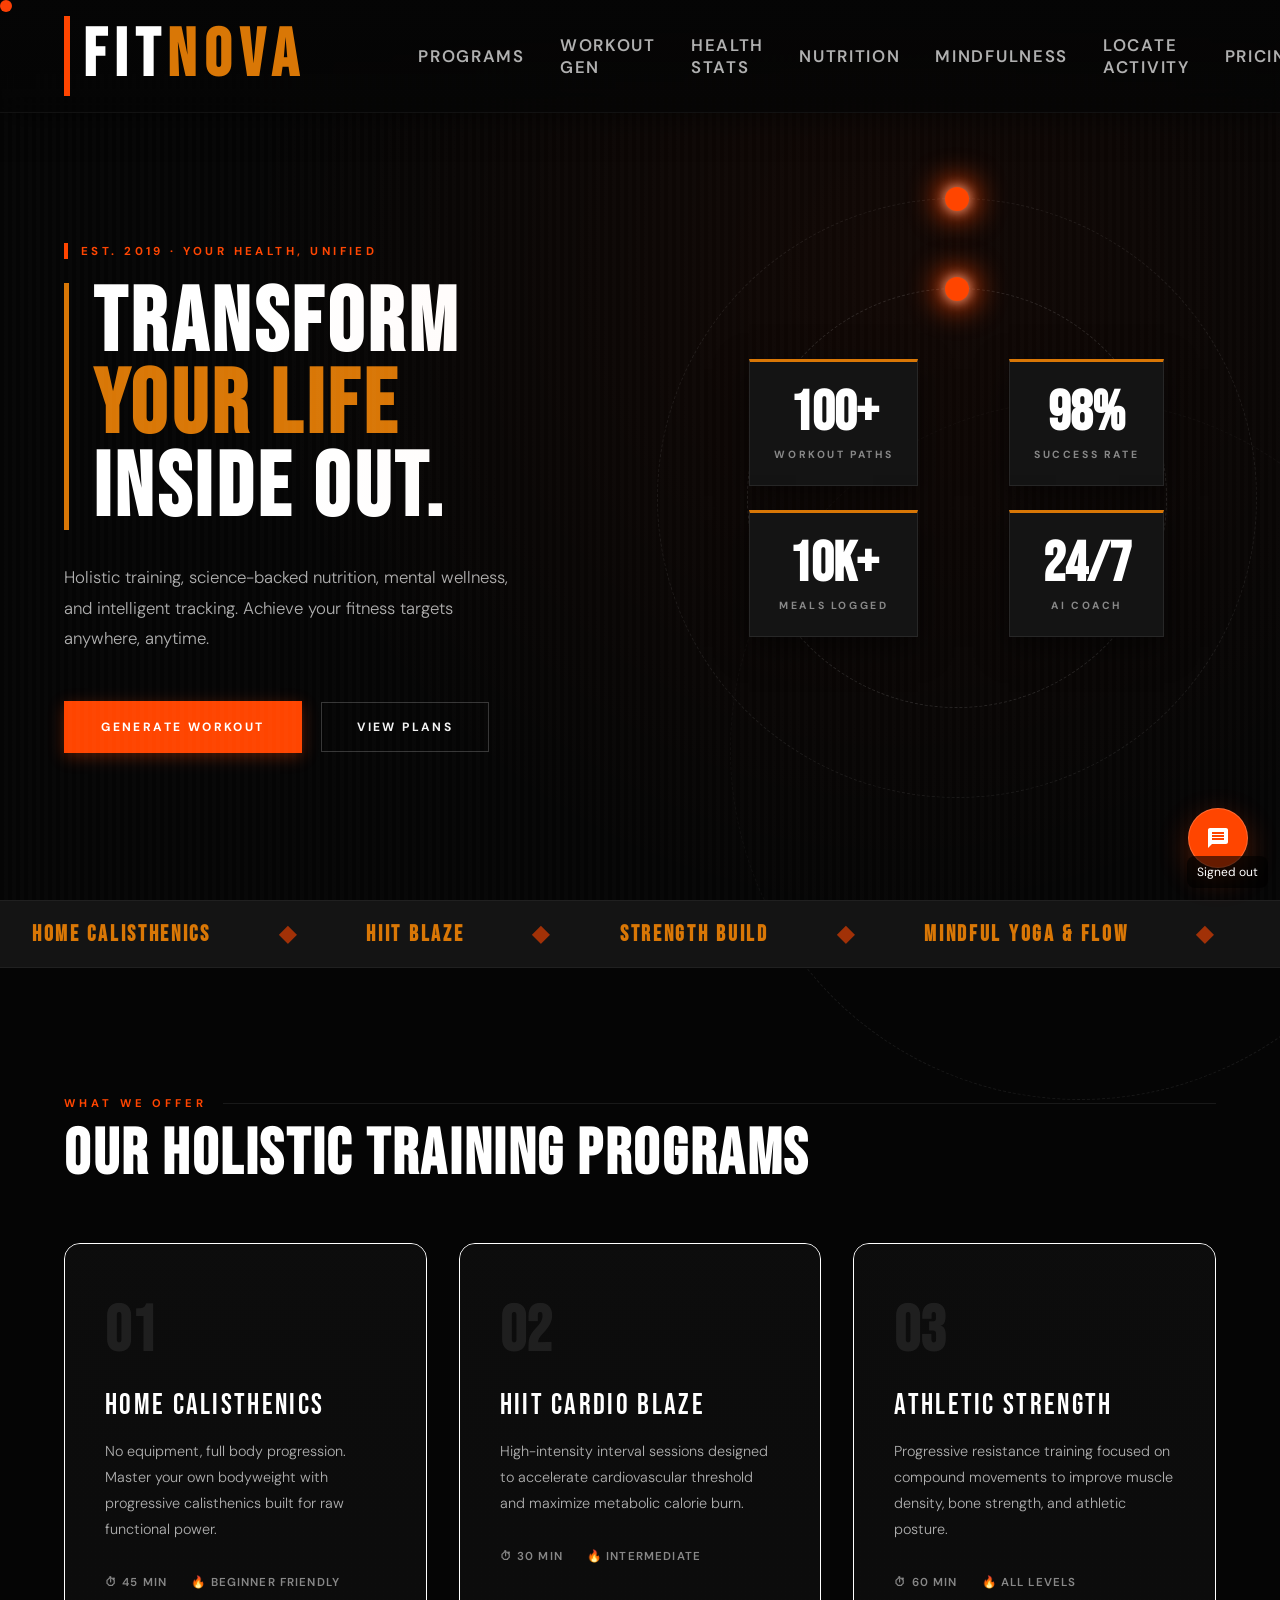
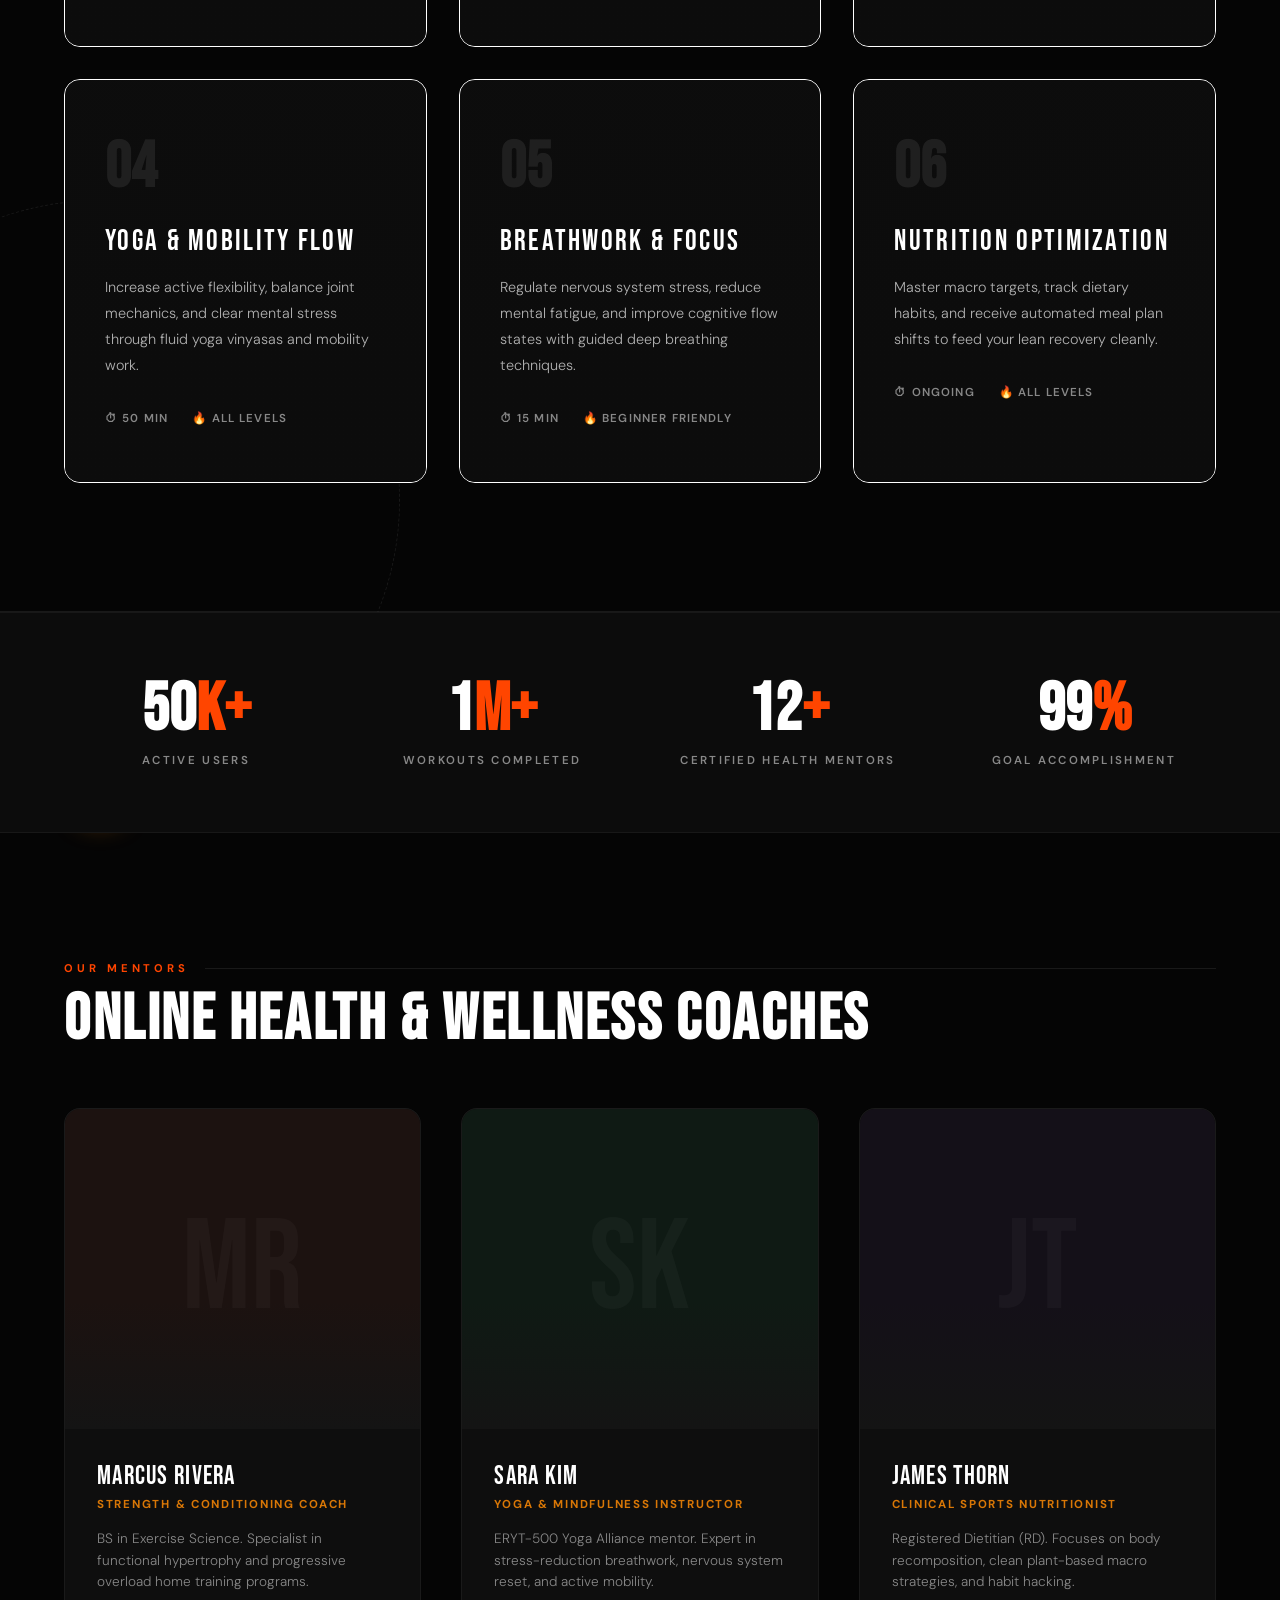
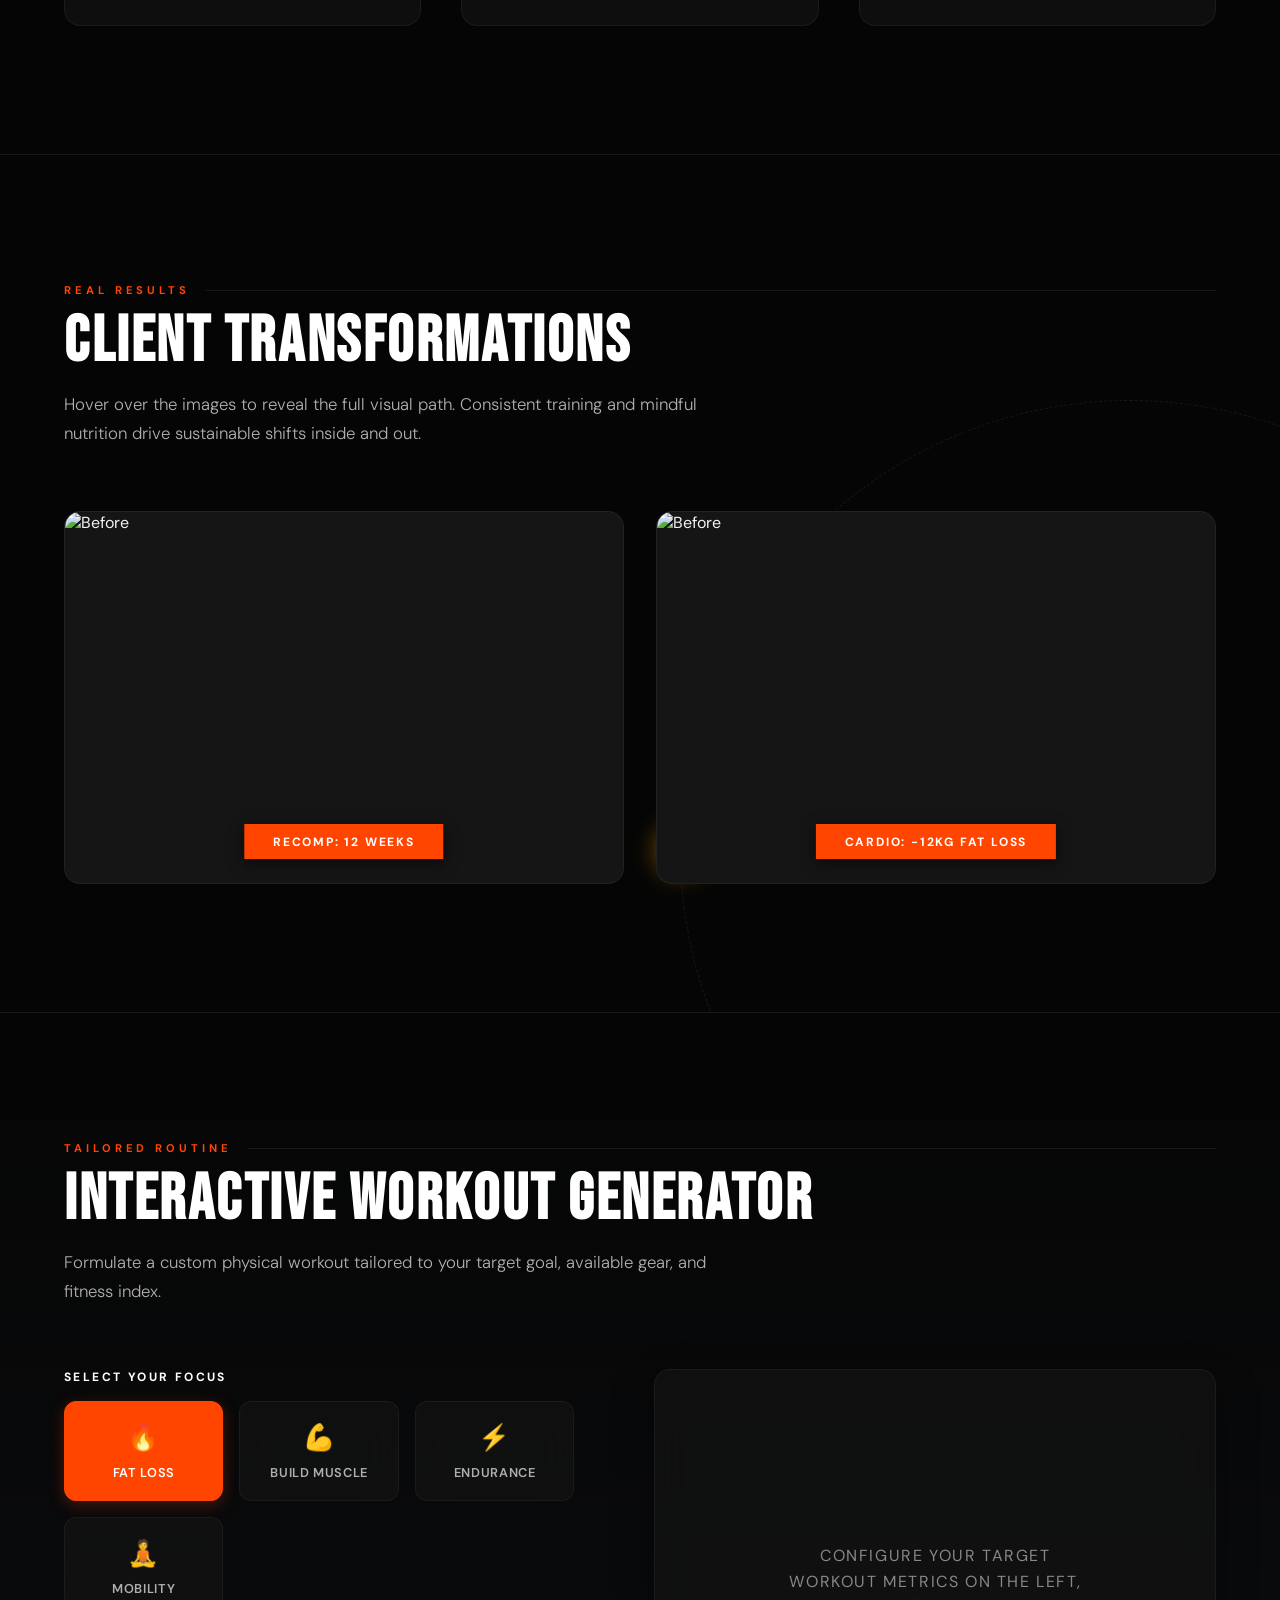
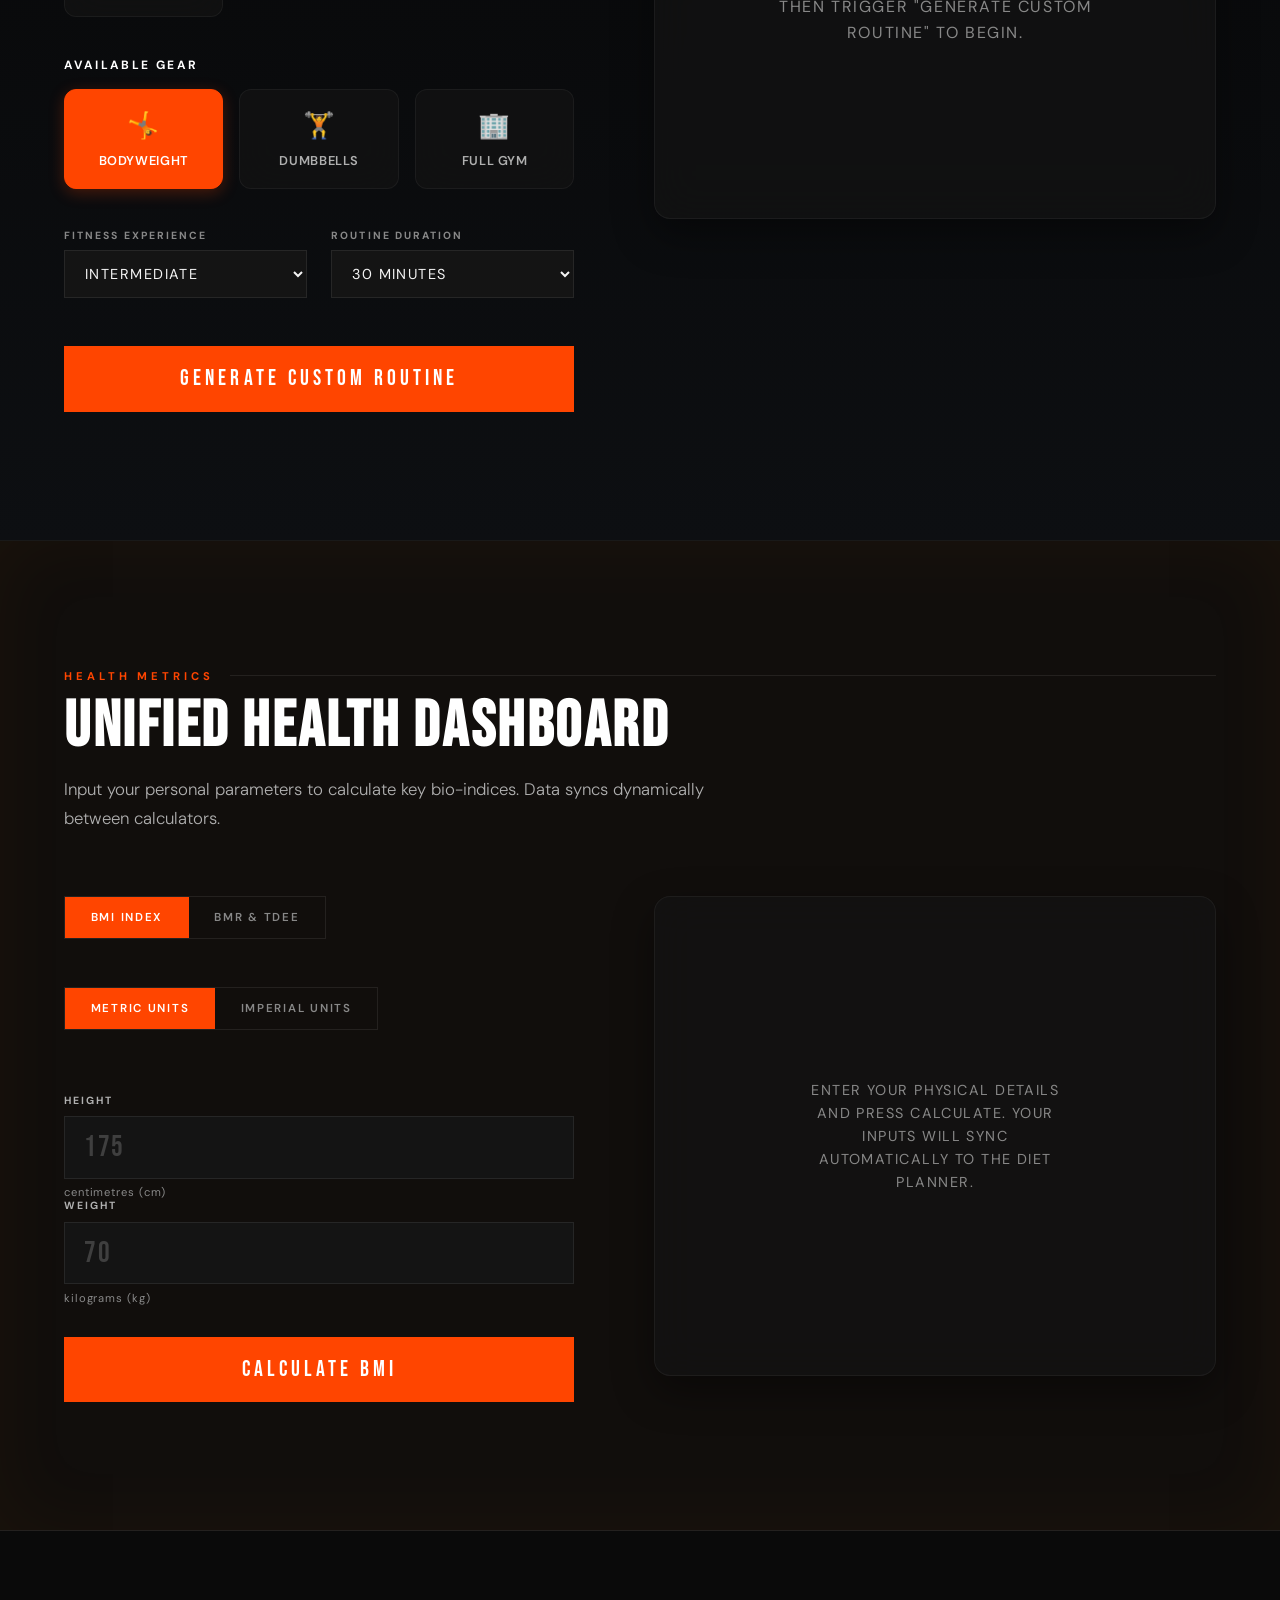
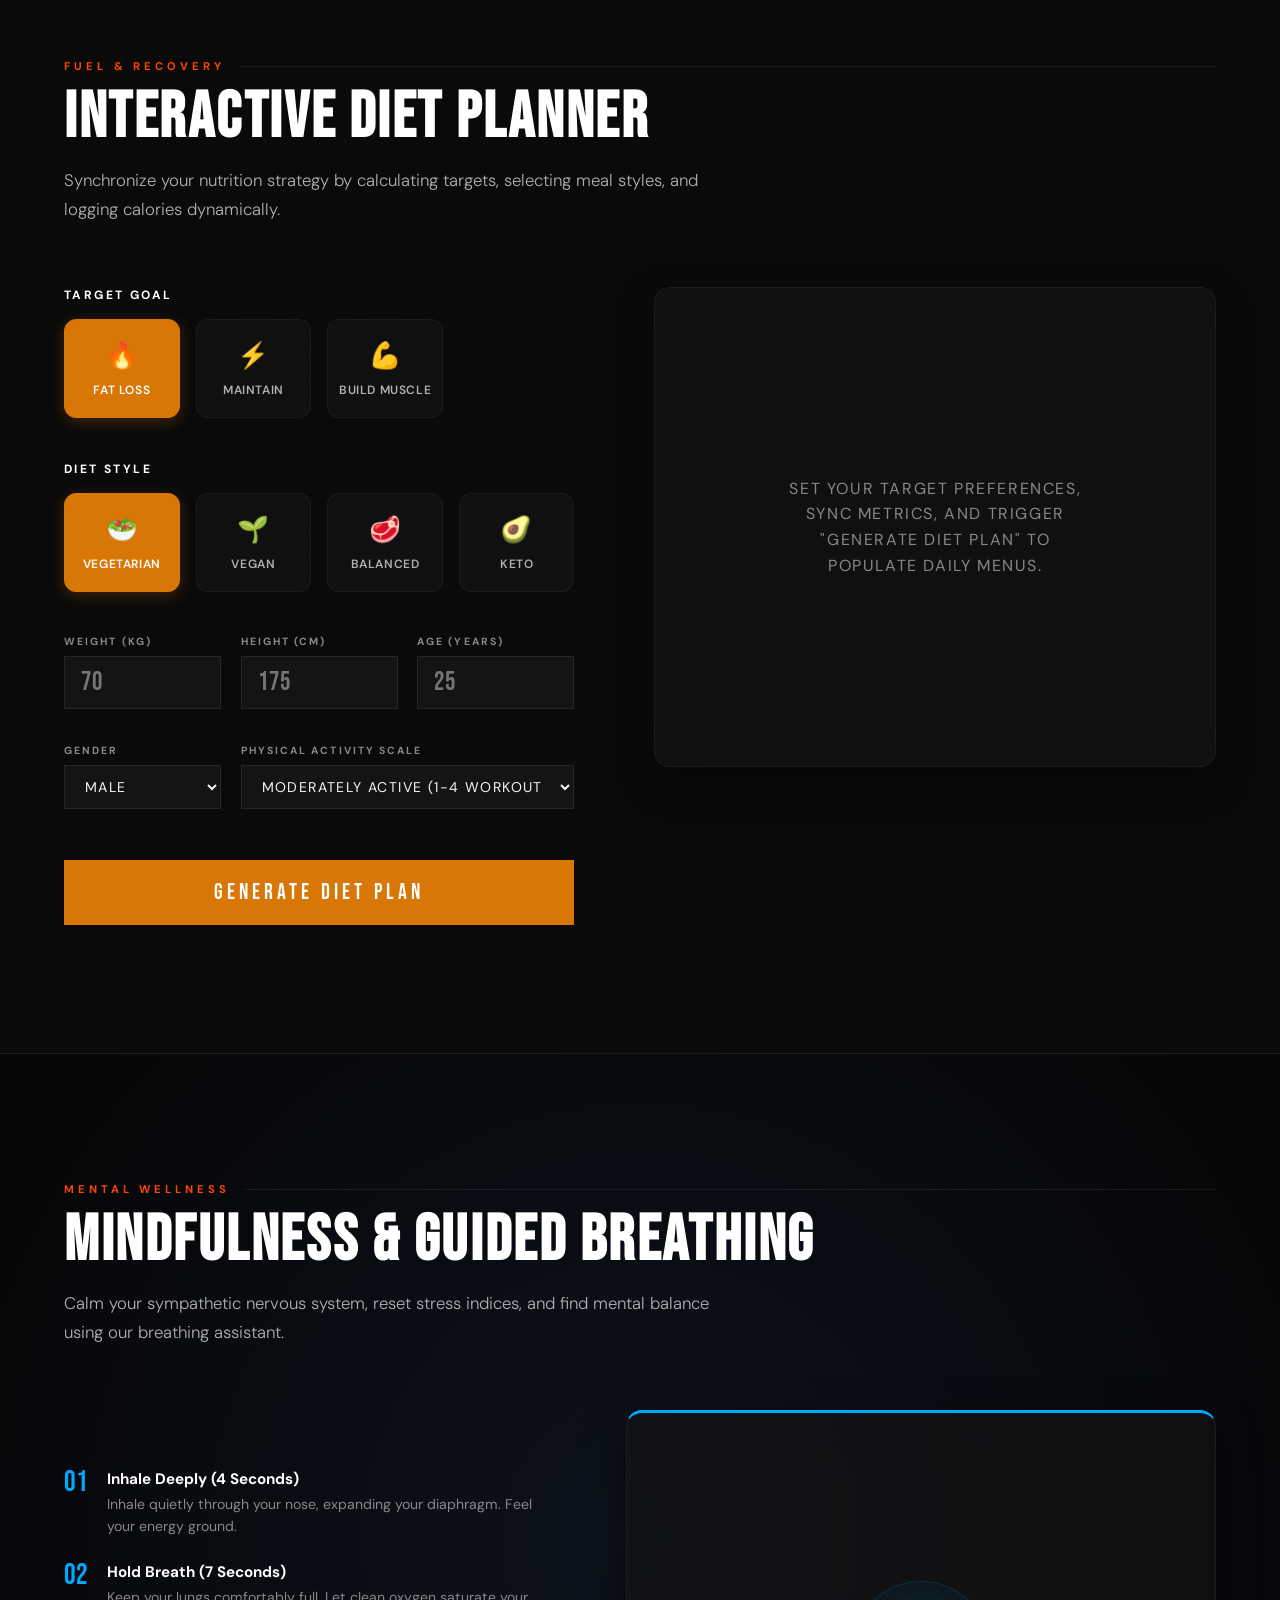
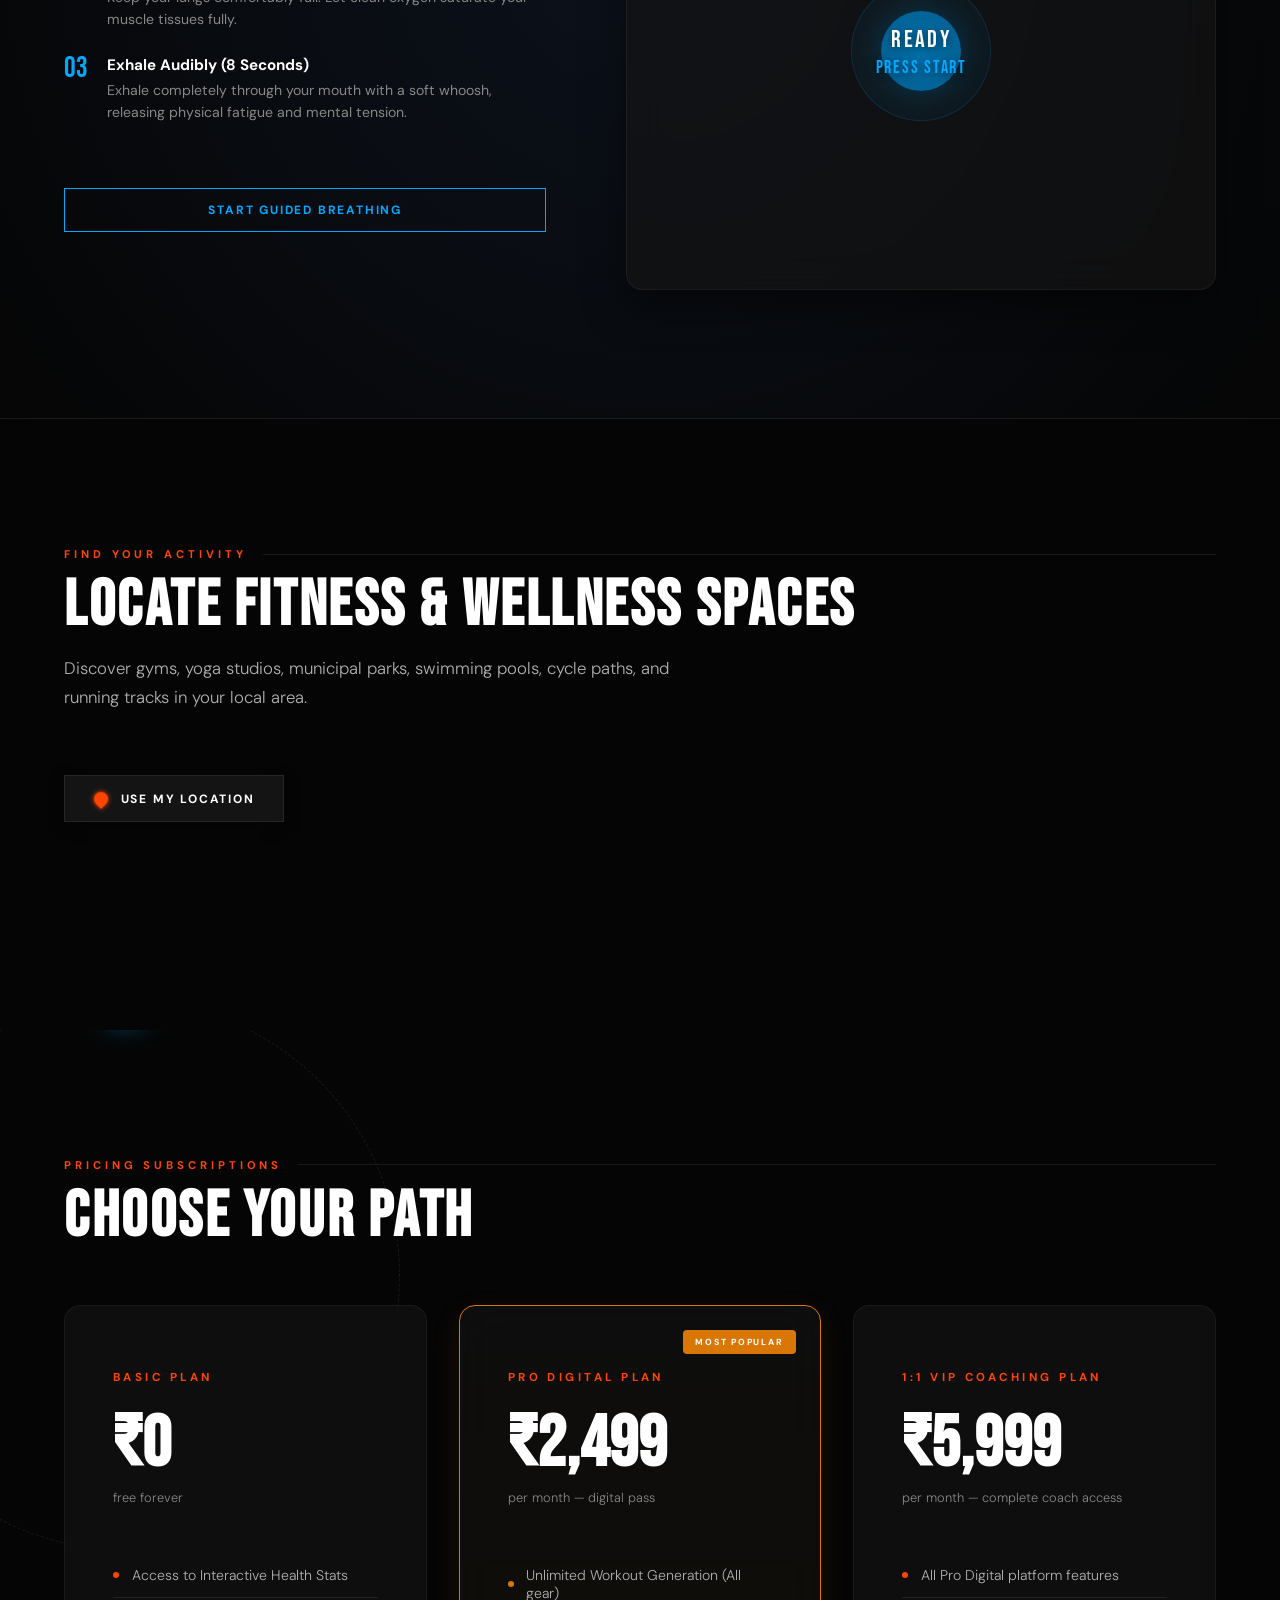
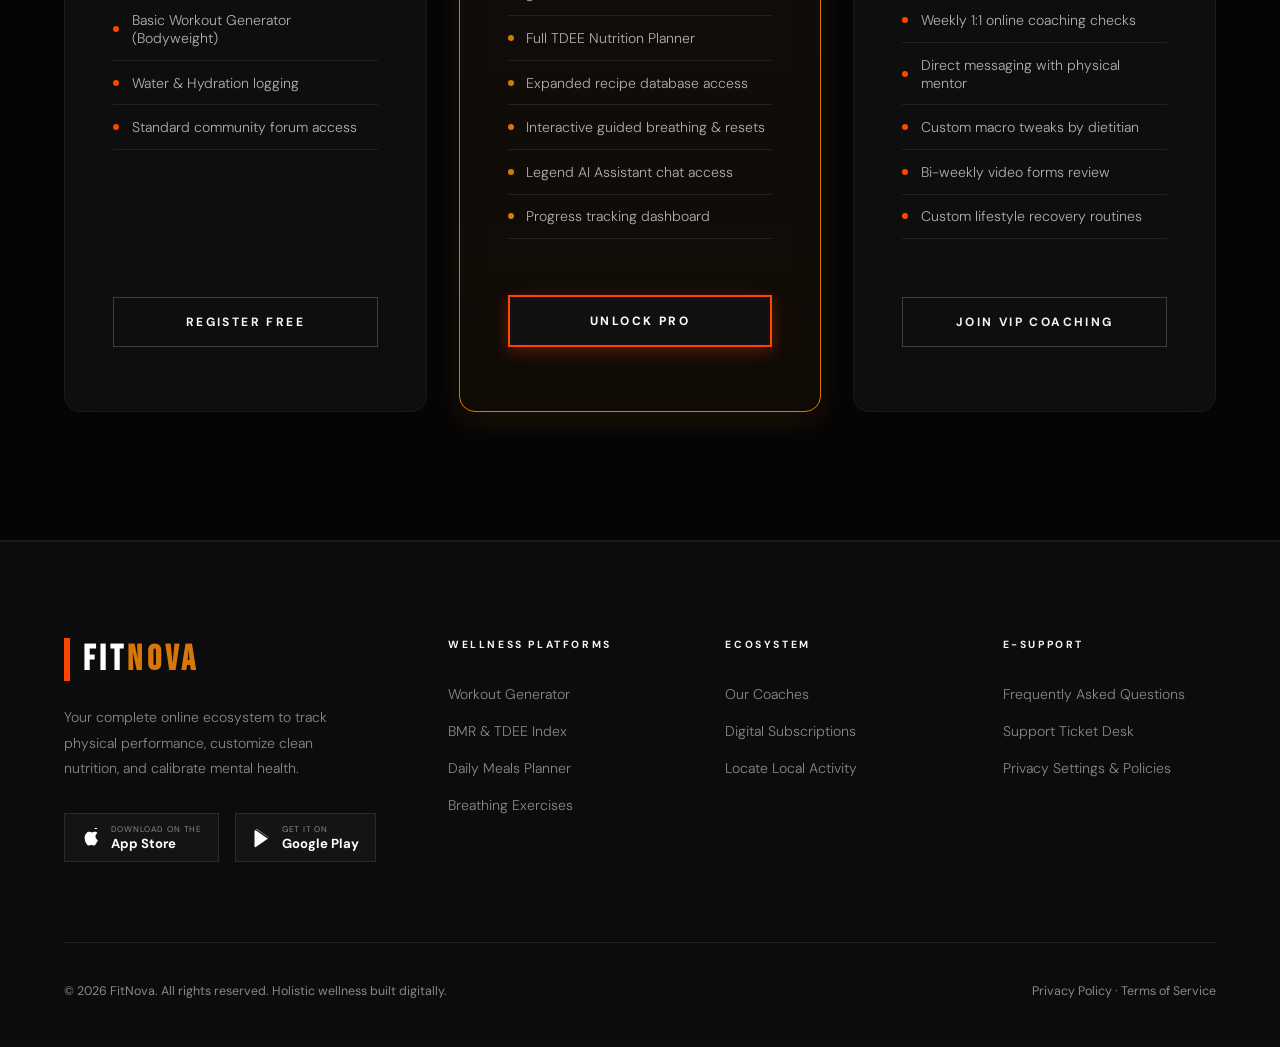
==== index.html @ a73613bc "Rename fitness.html to index.html" ====
<!DOCTYPE html>
<html lang="en">

<head>
  <meta charset="UTF-8">
  <meta name="viewport" content="width=device-width, initial-scale=1.0">
  <title>FitNova — Holistic Fitness & Wellness Ecosystem</title>
  <link href="https://fonts.googleapis.com/css2?family=Bebas+Neue&family=DM+Sans:ital,wght@0,300;0,400;0,500;0,700;1,300;1,400&display=swap" rel="stylesheet">
  <link rel="stylesheet" href="fitness.css">
</head>

<body>

  <!-- Page-Wide Ambient Orbital Background -->
  <div class="bg-orbitals">
    <div class="orbital-ring ring-1"></div>
    <div class="orbital-ring ring-2"></div>
    <div class="orbital-ring ring-3"></div>
    <div class="orbital-ring ring-4"></div>
    <div class="orbital-ring ring-5"></div>
    <div class="orbital-ring ring-6"></div>
    <div class="orbital-ring ring-7"></div>
    <div class="orbital-ring ring-8"></div>
  </div>

  <!-- Custom Mouse Follow Cursor -->
  <div class="cursor" id="cursor"></div>

  <!-- Navigation -->
  <nav>
    <div class="logo">FIT<span>NOVA</span></div>
    <ul>
      <li><a href="#programs">Programs</a></li>
      <li><a href="#workout-generator">Workout Gen</a></li>
      <li><a href="#dashboard">Health Stats</a></li>
      <li><a href="#diet">Nutrition</a></li>
      <li><a href="#mindfulness">Mindfulness</a></li>
      <li><a href="#gyms">Locate Activity</a></li>
      <li><a href="#pricing">Pricing</a></li>
      <li><a href="#" class="nav-cta" onclick="openAuthModal(event, 'login')">Login / Join</a></li>
    </ul>
  </nav>

  <!-- Hero Section -->
  <section class="hero">
    <div class="hero-text">
      <div class="hero-tag">Est. 2019 · Your Health, Unified</div>
      <h1>
        Transform
        <em>Your Life</em>
        Inside Out.
      </h1>
      <p class="hero-desc">
        Holistic training, science-backed nutrition, mental wellness, and intelligent tracking. Achieve your fitness targets anywhere, anytime.
      </p>
      <div class="hero-actions">
        <a href="#workout-generator" class="btn-primary">Generate Workout</a>
        <a href="#pricing" class="btn-ghost">View Plans</a>
      </div>
    </div>

    <div class="hero-visual">
      <div class="hero-circle"></div>
      <div class="hero-circle hero-circle-2"></div>

      <div class="stats-float right">
        <div class="hero-stat-block">
          <div class="num">98%</div>
          <div class="label">Success Rate</div>
        </div>
        <div class="hero-stat-block">
          <div class="num">24/7</div>
          <div class="label">AI Coach</div>
        </div>
      </div>

      <div class="stats-float left">
        <div class="hero-stat-block">
          <div class="num">100+</div>
          <div class="label">Workout Paths</div>
        </div>
        <div class="hero-stat-block">
          <div class="num">10K+</div>
          <div class="label">Meals Logged</div>
        </div>
      </div>
    </div>
  </section>

  <!-- Marquee Scroll -->
  <div class="marquee-wrap">
    <div class="marquee-track">
      <span>HOME CALISTHENICS</span> <span class="bullet">◆</span> <span>HIIT BLAZE</span> <span class="bullet">◆</span> <span>STRENGTH BUILD</span>
      <span class="bullet">◆</span> <span>MINDFUL YOGA & FLOW</span> <span class="bullet">◆</span> <span>NUTRITION COACHING</span> <span class="bullet">◆</span>
      <span>BREATHWORK & FOCUS</span> <span class="bullet">◆</span>
      <span>HOME CALISTHENICS</span> <span class="bullet">◆</span> <span>HIIT BLAZE</span> <span class="bullet">◆</span> <span>STRENGTH BUILD</span>
      <span class="bullet">◆</span> <span>MINDFUL YOGA & FLOW</span> <span class="bullet">◆</span> <span>NUTRITION COACHING</span> <span class="bullet">◆</span>
      <span>BREATHWORK & FOCUS</span> <span class="bullet">◆</span>
    </div>
  </div>

  <!-- Programs Section -->
  <section class="section" id="programs">
    <div class="section-label">What We Offer</div>
    <h2 class="section-title">Our Holistic Training Programs</h2>
    <div class="programs-grid">
      <div class="program-card" style="background-image: url('https://images.pexels.com/photos/32610333/pexels-photo-32610333.jpeg');">
        <div class="program-num">01</div>
        <div class="program-name">Home Calisthenics</div>
        <p class="program-desc">No equipment, full body progression. Master your own bodyweight with progressive calisthenics built for raw functional power.</p>
        <div class="program-meta"><span>⏱ 45 min</span> <span>🔥 Beginner Friendly</span></div>
      </div>
      <div class="program-card" style="background-image: url('https://images.pexels.com/photos/1954524/pexels-photo-1954524.jpeg');">
        <div class="program-num">02</div>
        <div class="program-name">HIIT Cardio Blaze</div>
        <p class="program-desc">High-intensity interval sessions designed to accelerate cardiovascular threshold and maximize metabolic calorie burn.</p>
        <div class="program-meta"><span>⏱ 30 min</span> <span>🔥 Intermediate</span></div>
      </div>
      <div class="program-card" style="background-image: url('https://images.unsplash.com/photo-1534438327276-14e5300c3a48?w=600&q=80');">
        <div class="program-num">03</div>
        <div class="program-name">Athletic Strength</div>
        <p class="program-desc">Progressive resistance training focused on compound movements to improve muscle density, bone strength, and athletic posture.</p>
        <div class="program-meta"><span>⏱ 60 min</span> <span>🔥 All Levels</span></div>
      </div>
      <div class="program-card" style="background-image: url('https://images.unsplash.com/photo-1506126613408-eca07ce68773?w=600&q=80');">
        <div class="program-num">04</div>
        <div class="program-name">Yoga & Mobility Flow</div>
        <p class="program-desc">Increase active flexibility, balance joint mechanics, and clear mental stress through fluid yoga vinyasas and mobility work.</p>
        <div class="program-meta"><span>⏱ 50 min</span> <span>🔥 All Levels</span></div>
      </div>
      <div class="program-card" style="background-image: url('https://s7ap1.scene7.com/is/image/aia/benefits-of-breathwork?qlt=85&wid=1024&ts=1731295173034&dpr=off');">
        <div class="program-num">05</div>
        <div class="program-name">Breathwork & Focus</div>
        <p class="program-desc">Regulate nervous system stress, reduce mental fatigue, and improve cognitive flow states with guided deep breathing techniques.</p>
        <div class="program-meta"><span>⏱ 15 min</span> <span>🔥 Beginner Friendly</span></div>
      </div>
      <div class="program-card" style="background-image: url('https://images.unsplash.com/photo-1490645935967-10de6ba17061?w=600&q=80');">
        <div class="program-num">06</div>
        <div class="program-name">Nutrition Optimization</div>
        <p class="program-desc">Master macro targets, track dietary habits, and receive automated meal plan shifts to feed your lean recovery cleanly.</p>
        <div class="program-meta"><span>⏱ Ongoing</span> <span>🔥 All Levels</span></div>
      </div>
    </div>
  </section>

  <!-- Platform Stats -->
  <div class="stats-bar">
    <div class="stat-item">
      <div class="big">50<span>K+</span></div>
      <div class="small">Active Users</div>
    </div>
    <div class="stat-item">
      <div class="big">1<span>M+</span></div>
      <div class="small">Workouts Completed</div>
    </div>
    <div class="stat-item">
      <div class="big">12<span>+</span></div>
      <div class="small">Certified Health Mentors</div>
    </div>
    <div class="stat-item">
      <div class="big">99<span>%</span></div>
      <div class="small">Goal Accomplishment</div>
    </div>
  </div>

  <!-- Mentors Section -->
  <section class="section" id="trainers">
    <div class="section-label">Our Mentors</div>
    <h2 class="section-title">Online Health & Wellness Coaches</h2>
    <div class="trainers-grid">
      <div class="trainer-card">
        <div class="trainer-avatar" style="background: #1c1210; background-image: url('https://static.vecteezy.com/system/resources/thumbnails/046/836/942/small/young-bangladeshi-male-fitness-trainer-in-modern-gym-environment-suitable-for-health-and-wellness-promotions-exercise-tutorials-and-gym-advertisements-photo.jpg'); background-size: cover; background-position: center;">
          <div class="trainer-initials">MR</div>
        </div>
        <div class="trainer-info">
          <div class="trainer-name">Marcus Rivera</div>
          <div class="trainer-role">Strength & Conditioning Coach</div>
          <p class="trainer-spec">BS in Exercise Science. Specialist in functional hypertrophy and progressive overload home training programs.</p>
        </div>
      </div>
      <div class="trainer-card">
        <div class="trainer-avatar" style="background: #0f1a14; background-image: url('https://t3.ftcdn.net/jpg/05/62/09/28/360_F_562092860_mWJBNRqTg4rarfoJaSdkaLlfy1dkrP33.jpg'); background-size: cover; background-position: center;">
          <div class="trainer-initials">SK</div>
        </div>
        <div class="trainer-info">
          <div class="trainer-name">Sara Kim</div>
          <div class="trainer-role">Yoga & Mindfulness Instructor</div>
          <p class="trainer-spec">ERYT-500 Yoga Alliance mentor. Expert in stress-reduction breathwork, nervous system reset, and active mobility.</p>
        </div>
      </div>
      <div class="trainer-card">
        <div class="trainer-avatar" style="background: #141018; background-image: url('https://ifsinstitute.com/wp-content/uploads/2024/03/scope-for-fitness-trainer.jpg'); background-size: cover; background-position: center;">
          <div class="trainer-initials">JT</div>
        </div>
        <div class="trainer-info">
          <div class="trainer-name">James Thorn</div>
          <div class="trainer-role">Clinical Sports Nutritionist</div>
          <p class="trainer-spec">Registered Dietitian (RD). Focuses on body recomposition, clean plant-based macro strategies, and habit hacking.</p>
        </div>
      </div>
    </div>
  </section>

  <!-- Client Transformations -->
  <section class="section" id="transformations">
    <div class="section-label">Real Results</div>
    <h2 class="section-title">Client Transformations</h2>
    <p class="section-intro">Hover over the images to reveal the full visual path. Consistent training and mindful nutrition drive sustainable shifts inside and out.</p>
    <div class="transformation-grid">
      <div class="transformation-item">
        <img class="transformation-before" src="https://i0.wp.com/thecutgym.com/wp-content/uploads/2024/06/male-body-transformation-london.webp?fit=1000%2C700&ssl=1" alt="Before">
        <img class="transformation-after" src="https://i0.wp.com/thecutgym.com/wp-content/uploads/2024/06/male-body-transformation-london.webp?fit=1000%2C700&ssl=1" alt="After">
        <div class="transformation-label">Recomp: 12 Weeks</div>
      </div>
      <div class="transformation-item">
        <img class="transformation-before" src="https://i0.wp.com/thecutgym.com/wp-content/uploads/2024/11/male-body-transformation-london-3.webp?fit=750%2C525&ssl=1" alt="Before">
        <img class="transformation-after" src="https://i0.wp.com/thecutgym.com/wp-content/uploads/2024/11/male-body-transformation-london-3.webp?fit=750%2C525&ssl=1" alt="After">
        <div class="transformation-label">Cardio: -12kg Fat Loss</div>
      </div>
    </div>
  </section>

  <!-- Interactive Workout Generator Section -->
  <section class="workout-generator-section" id="workout-generator">
    <div class="section-label">Tailored Routine</div>
    <h2 class="section-title">Interactive Workout Generator</h2>
    <p class="section-intro">Formulate a custom physical workout tailored to your target goal, available gear, and fitness index.</p>
    <div class="workout-inner">
      <div class="workout-left">
        <!-- Goal Select -->
        <div class="workout-option-group">
          <label class="workout-option-label">Select Your Focus</label>
          <div class="workout-grid-select" id="workout-goal-select">
            <button class="workout-card-btn active" data-goal="lose" onclick="selectWorkoutGoal('lose')">
              <span class="card-icon">🔥</span>Fat Loss
            </button>
            <button class="workout-card-btn" data-goal="gain" onclick="selectWorkoutGoal('gain')">
              <span class="card-icon">💪</span>Build Muscle
            </button>
            <button class="workout-card-btn" data-goal="endurance" onclick="selectWorkoutGoal('endurance')">
              <span class="card-icon">⚡</span>Endurance
            </button>
            <button class="workout-card-btn" data-goal="mobility" onclick="selectWorkoutGoal('mobility')">
              <span class="card-icon">🧘</span>Mobility
            </button>
          </div>
        </div>

        <!-- Equipment Select -->
        <div class="workout-option-group">
          <label class="workout-option-label">Available Gear</label>
          <div class="workout-grid-select" id="workout-eq-select">
            <button class="workout-card-btn active" data-eq="bodyweight" onclick="selectWorkoutEquipment('bodyweight')">
              <span class="card-icon">🤸</span>Bodyweight
            </button>
            <button class="workout-card-btn" data-eq="minimal" onclick="selectWorkoutEquipment('minimal')">
              <span class="card-icon">🏋️</span>Dumbbells
            </button>
            <button class="workout-card-btn" data-eq="gym" onclick="selectWorkoutEquipment('gym')">
              <span class="card-icon">🏢</span>Full Gym
            </button>
          </div>
        </div>

        <!-- Dropdowns -->
        <div class="workout-fields-row">
          <div class="workout-field">
            <label>Fitness Experience</label>
            <select id="workout-level">
              <option value="beginner">Beginner</option>
              <option value="intermediate" selected>Intermediate</option>
              <option value="advanced">Advanced</option>
            </select>
          </div>
          <div class="workout-field">
            <label>Routine Duration</label>
            <select id="workout-duration">
              <option value="15">15 Minutes</option>
              <option value="30" selected>30 Minutes</option>
              <option value="45">45 Minutes</option>
              <option value="60">60 Minutes</option>
            </select>
          </div>
        </div>

        <button class="workout-generate-btn" onclick="generateWorkout()">Generate Custom Routine</button>
      </div>

      <div class="workout-right">
        <div class="workout-result-box" id="workout-result-box">
          <div class="workout-placeholder" id="workout-placeholder">
            Configure your target workout metrics on the left, then trigger "Generate Custom Routine" to begin.
          </div>
          <div id="workout-output" style="display: none; width: 100%;">
            <div class="workout-header">
              <h3 id="workout-title-display">Your Custom Routine</h3>
              <div class="workout-subtitle" id="workout-desc-display">Specifically organized to support your target path. Check off steps as you proceed.</div>
            </div>

            <div class="workout-meta-summary">
              <div class="workout-meta-item">
                <span class="workout-meta-val" id="workout-time-target">30m</span>
                <span class="workout-meta-lbl">Target Time</span>
              </div>
              <div class="workout-meta-item" style="text-align: center;">
                <span class="workout-meta-val" id="workout-eq-target">None</span>
                <span class="workout-meta-lbl">Equipment</span>
              </div>
              <div class="workout-meta-item" style="text-align: center;">
                <span class="workout-meta-val" id="workout-ex-target">6</span>
                <span class="workout-meta-lbl">Exercises</span>
              </div>
              <div class="workout-meta-item" style="text-align: right;">
                <span class="workout-meta-val" id="workout-logged-target" style="color: var(--green);">0</span>
                <span class="workout-meta-lbl">Steps Logged</span>
              </div>
            </div>

            <!-- Exercises list target -->
            <div class="workout-list" id="workout-list">
              <!-- Rendered dynamically -->
            </div>
          </div>
        </div>
      </div>
    </div>
  </section>

  <!-- Health & Wellness Dashboard Section -->
  <section class="dashboard-section" id="dashboard">
    <div class="section-label">Health Metrics</div>
    <h2 class="section-title">Unified Health Dashboard</h2>
    <p class="section-intro">Input your personal parameters to calculate key bio-indices. Data syncs dynamically between calculators.</p>
    <div class="dashboard-inner">
      <div class="dashboard-left">
        <!-- Toggle Tabs -->
        <div class="dashboard-tabs">
          <button class="active" id="tab-btn-bmi" onclick="setDashboardTab('bmi')">BMI Index</button>
          <button id="tab-btn-bmr" onclick="setDashboardTab('bmr')">BMR & TDEE</button>
        </div>

        <div class="dashboard-tabs" style="margin-bottom: 2rem;">
          <button class="active" id="btn-metric" onclick="setUnit('metric')">Metric Units</button>
          <button id="btn-imperial" onclick="setUnit('imperial')">Imperial Units</button>
        </div>

        <!-- Dynamic Form Fields -->
        <div class="dashboard-fields">
          <div class="dashboard-fields-row">
            <div class="dashboard-field">
              <label>Height</label>
              <input type="number" id="dash-height" placeholder="175" min="1">
              <div class="unit-label" id="height-unit-label">centimetres (cm)</div>
            </div>
            <div class="dashboard-field">
              <label>Weight</label>
              <input type="number" id="dash-weight" placeholder="70" min="1">
              <div class="unit-label" id="weight-unit-label">kilograms (kg)</div>
            </div>
          </div>

          <div class="dashboard-fields-row" id="dash-field-age" style="display: none;">
            <div class="dashboard-field" style="grid-column: 1 / -1;">
              <label>Age (Years)</label>
              <input type="number" id="dash-age" placeholder="25" min="1" max="110" value="25">
            </div>
          </div>

          <div class="dashboard-field" id="dash-field-gender" style="display: none;">
            <label>Biological Gender</label>
            <select id="dash-gender">
              <option value="male">Male</option>
              <option value="female">Female</option>
            </select>
          </div>

          <div class="dashboard-field" id="dash-field-activity" style="display: none;">
            <label>Physical Activity Scale</label>
            <select id="dash-activity">
              <option value="1.2">Sedentary (Little or no active exercise)</option>
              <option value="1.375" selected>Lightly Active (1-3 light sessions/week)</option>
              <option value="1.55">Moderately Active (3-5 intense workouts/week)</option>
              <option value="1.725">Very Active (6-7 heavy workouts/week)</option>
            </select>
          </div>
        </div>

        <button class="dashboard-calc-btn" onclick="calculateDashboard()">
          <span id="dash-calc-btn-text">Calculate BMI</span>
        </button>
      </div>

      <div class="dashboard-right">
        <div class="dashboard-result-box" id="dash-result-box">
          <div class="dashboard-placeholder" id="dash-placeholder">
            Enter your physical details and press Calculate. Your inputs will sync automatically to the Diet Planner.
          </div>
          <div class="dashboard-output-block" id="dash-output-block" style="display: none;">
            <div class="dashboard-output-num" id="dash-number">--</div>
            <div class="dashboard-output-title" id="dash-category">--</div>
            <p class="dashboard-output-desc" id="dash-advice"></p>

            <!-- BMI scale representation -->
            <div class="dashboard-scale" id="dash-scale-container">
              <div class="dashboard-scale-bar">
                <div class="dashboard-scale-needle" id="dash-needle"></div>
              </div>
              <div class="dashboard-scale-labels">
                <span>Underweight</span> <span>Normal</span> <span>Overweight</span> <span>Obese</span>
              </div>
            </div>

            <!-- BMR Metric breakdown -->
            <div class="dashboard-metric-row" id="dash-bmr-metrics" style="display: none;">
              <div class="dashboard-metric-col">
                <div class="dashboard-metric-val" id="val-bmr">--</div>
                <div class="dashboard-metric-lbl">Base BMR</div>
              </div>
              <div class="dashboard-metric-col">
                <div class="dashboard-metric-val" id="val-tdee">--</div>
                <div class="dashboard-metric-lbl">Active TDEE</div>
              </div>
              <div class="dashboard-metric-col" style="border-color: var(--blue);">
                <div class="dashboard-metric-val" id="val-water" style="color: var(--blue);">--</div>
                <div class="dashboard-metric-lbl">Hydration Target</div>
              </div>
            </div>

            <!-- BMI index reference table -->
            <div id="dash-table-container">
              <table class="dashboard-table">
                <tr id="row-under">
                  <td>Underweight</td>
                  <td>&lt; 18.5</td>
                </tr>
                <tr id="row-normal">
                  <td>Normal weight (Healthy)</td>
                  <td>18.5 – 24.9</td>
                </tr>
                <tr id="row-over">
                  <td>Overweight</td>
                  <td>25 – 29.9</td>
                </tr>
                <tr id="row-obese">
                  <td>Obese</td>
                  <td>≥ 30</td>
                </tr>
              </table>
            </div>
          </div>
        </div>
      </div>
    </div>
  </section>

  <!-- Interactive Diet Planner Section -->
  <section class="diet-section" id="diet">
    <div class="section-label">Fuel & Recovery</div>
    <h2 class="section-title">Interactive Diet Planner</h2>
    <p class="section-intro">Synchronize your nutrition strategy by calculating targets, selecting meal styles, and logging calories dynamically.</p>
    <div class="diet-inner">
      <div class="diet-left">
        <!-- Goal Select -->
        <div class="diet-option-group">
          <label class="diet-option-label">Target Goal</label>
          <div class="diet-grid-select" id="diet-goal-select">
            <button class="diet-card-btn active" data-goal="lose" onclick="selectDietGoal('lose')">
              <span class="card-icon">🔥</span>Fat Loss
            </button>
            <button class="diet-card-btn" data-goal="maintain" onclick="selectDietGoal('maintain')">
              <span class="card-icon">⚡</span>Maintain
            </button>
            <button class="diet-card-btn" data-goal="gain" onclick="selectDietGoal('gain')">
              <span class="card-icon">💪</span>Build Muscle
            </button>
          </div>
        </div>

        <!-- Preference Select -->
        <div class="diet-option-group">
          <label class="diet-option-label">Diet Style</label>
          <div class="diet-grid-select" id="diet-pref-select">
            <button class="diet-card-btn active" data-pref="veg" onclick="selectDietPref('veg')">
              <span class="card-icon">🥗</span>Vegetarian
            </button>
            <button class="diet-card-btn" data-pref="vegan" onclick="selectDietPref('vegan')">
              <span class="card-icon">🌱</span>Vegan
            </button>
            <button class="diet-card-btn" data-pref="balanced" onclick="selectDietPref('balanced')">
              <span class="card-icon">🥩</span>Balanced
            </button>
            <button class="diet-card-btn" data-pref="keto" onclick="selectDietPref('keto')">
              <span class="card-icon">🥑</span>Keto
            </button>
          </div>
        </div>

        <!-- Metrics (Synced from health stats) -->
        <div class="diet-fields-row">
          <div class="diet-field">
            <label>Weight (kg)</label>
            <input type="number" id="diet-weight" placeholder="70" min="20" max="300">
          </div>
          <div class="diet-field">
            <label>Height (cm)</label>
            <input type="number" id="diet-height" placeholder="175" min="100" max="250">
          </div>
          <div class="diet-field">
            <label>Age (Years)</label>
            <input type="number" id="diet-age" placeholder="25" min="10" max="100">
          </div>
        </div>

        <div class="diet-fields-row">
          <div class="diet-field" style="grid-column: 1 / 2;">
            <label>Gender</label>
            <select id="diet-gender">
              <option value="male">Male</option>
              <option value="female">Female</option>
            </select>
          </div>
          <div class="diet-field" style="grid-column: 2 / -1;">
            <label>Physical Activity Scale</label>
            <select id="diet-activity">
              <option value="1.2">Sedentary (No exercise)</option>
              <option value="1.4" selected>Moderately Active (1-4 workouts/wk)</option>
              <option value="1.6">Very Active (Daily workouts)</option>
            </select>
          </div>
        </div>

        <button class="diet-generate-btn" onclick="generateDietPlan()">Generate Diet Plan</button>
      </div>

      <div class="diet-right">
        <div class="diet-result-box" id="diet-result-box">
          <div class="diet-placeholder" id="diet-placeholder">
            Set your target preferences, sync metrics, and trigger "Generate Diet Plan" to populate daily menus.
          </div>
          <div id="diet-output" style="display: none; width: 100%;">
            <div class="diet-header">
              <h3 id="diet-title-display">Your Tailored Diet</h3>
              <div class="diet-subtitle" id="diet-desc-display">Custom daily plan mapped to TDEE calculations. Track macro stats.</div>
            </div>

            <div class="diet-calories-summary">
              <div class="diet-cal-number-container">
                <span class="diet-cal-number" id="diet-cal-target">--</span>
                <span class="diet-cal-label">Daily Target (kcal)</span>
              </div>
              <div class="diet-cal-number-container" style="text-align: right;">
                <span class="diet-cal-number" id="diet-cal-logged" style="color: var(--white);">0</span>
                <span class="diet-cal-label">Logged Today</span>
              </div>
            </div>

            <!-- Macros Split -->
            <div class="diet-macros-row">
              <div class="diet-macro-col">
                <div class="diet-macro-name">Protein</div>
                <div class="diet-macro-val" id="diet-macro-p">--</div>
              </div>
              <div class="diet-macro-col">
                <div class="diet-macro-name">Carbs</div>
                <div class="diet-macro-val" id="diet-macro-c">--</div>
              </div>
              <div class="diet-macro-col">
                <div class="diet-macro-name">Fats</div>
                <div class="diet-macro-val" id="diet-macro-f">--</div>
              </div>
              <div class="diet-macro-col" style="border-color: var(--copper);">
                <div class="diet-macro-name" style="color: var(--copper);">Logged</div>
                <div class="diet-macro-val" id="diet-macro-logged" style="color: var(--copper);">0%</div>
              </div>
            </div>

            <!-- Meal Checklist -->
            <div class="diet-meals-container" id="diet-meals-container">
              <!-- Rendered dynamically -->
            </div>

            <!-- Water Tracker -->
            <div class="diet-water-tracker">
              <div class="diet-water-header">
                <span class="diet-water-title">💧 Daily Hydration Tracker</span>
                <span class="diet-water-count" id="diet-water-count">0 / 8 Glasses</span>
              </div>
              <div class="diet-glasses-row" id="diet-glasses-row">
                <!-- Water glass items rendered dynamically -->
              </div>
            </div>
          </div>
        </div>
      </div>
    </div>
  </section>

  <!-- Mindfulness & Breathing Section -->
  <section class="mindfulness-section" id="mindfulness">
    <div class="section-label">Mental Wellness</div>
    <h2 class="section-title">Mindfulness & Guided Breathing</h2>
    <p class="section-intro">Calm your sympathetic nervous system, reset stress indices, and find mental balance using our breathing assistant.</p>
    <div class="mindfulness-inner">
      <div class="mindfulness-left">
        <ul class="breathing-instruction-list">
          <li>
            <div class="instruction-step-num">01</div>
            <div class="instruction-step-text">
              <strong>Inhale Deeply (4 Seconds)</strong>
              <p>Inhale quietly through your nose, expanding your diaphragm. Feel your energy ground.</p>
            </div>
          </li>
          <li>
            <div class="instruction-step-num">02</div>
            <div class="instruction-step-text">
              <strong>Hold Breath (7 Seconds)</strong>
              <p>Keep your lungs comfortably full. Let clean oxygen saturate your muscle tissues fully.</p>
            </div>
          </li>
          <li>
            <div class="instruction-step-num">03</div>
            <div class="instruction-step-text">
              <strong>Exhale Audibly (8 Seconds)</strong>
              <p>Exhale completely through your mouth with a soft whoosh, releasing physical fatigue and mental tension.</p>
            </div>
          </li>
        </ul>
        <button class="mindfulness-control-btn" id="breath-control-btn" onclick="toggleBreathing()">Start Guided Breathing</button>
      </div>

      <div class="mindfulness-visualizer">
        <div class="breathing-container" id="breathing-container" onclick="toggleBreathing()">
          <div class="breathing-circle-outer"></div>
          <div class="breathing-circle-inner"></div>
          <div class="breathing-text">
            <div id="breath-state-label">Ready</div>
            <div class="breathing-timer" id="breath-timer-val">Press Start</div>
          </div>
        </div>
      </div>
    </div>
  </section>

  <!-- Finder Section -->
  <section class="gyms-section" id="gyms">
    <div class="section-label">Find Your Activity</div>
    <h2 class="section-title">Locate Fitness & Wellness Spaces</h2>
    <p class="section-intro">Discover gyms, yoga studios, municipal parks, swimming pools, cycle paths, and running tracks in your local area.</p>
    <button class="gyms-locate-btn" id="locate-btn" onclick="locateUser()">
      <div class="pin-icon"></div><span id="locate-text">Use My Location</span>
    </button>
    <div class="gyms-filter-bar" id="gyms-filter" style="display:none;">
      <button class="filter-btn active" onclick="filterGyms('all', this)">All Spaces</button>
      <button class="filter-btn" onclick="filterGyms('gym', this)">Gyms</button>
      <button class="filter-btn" onclick="filterGyms('yoga', this)">Yoga Studios</button>
      <button class="filter-btn" onclick="filterGyms('park', this)">Parks</button>
      <button class="filter-btn" onclick="filterGyms('pool', this)">Swimming</button>
      <button class="filter-btn" onclick="filterGyms('sport', this)">Sports Centres</button>
      <button class="filter-btn" onclick="filterGyms('running', this)">Running Tracks</button>
      <button class="filter-btn" onclick="filterGyms('cycling', this)">Cycling Paths</button>
    </div>
    <div class="gyms-status" id="gyms-status"></div>
    <div class="gyms-grid" id="gyms-grid">
      <div class="gyms-empty" id="gyms-empty" style="display:none;">No locations found within 5km of your coordinates.</div>
    </div>
  </section>

  <!-- Subscription Pricing Section -->
  <section class="section" id="pricing">
    <div class="section-label">Pricing Subscriptions</div>
    <h2 class="section-title">Choose Your Path</h2>
    <div class="pricing-grid">
      <div class="pricing-card">
        <div class="plan-name">Basic Plan</div>
        <div class="plan-price">₹0</div>
        <div class="plan-period">free forever</div>
        <ul class="plan-features">
          <li>Access to Interactive Health Stats</li>
          <li>Basic Workout Generator (Bodyweight)</li>
          <li>Water & Hydration logging</li>
          <li>Standard community forum access</li>
        </ul>
        <a href="#" class="btn-ghost" style="width:100%; text-align:center; display:block;" onclick="openAuthModal(event, 'signup')">Register Free</a>
      </div>
      <div class="pricing-card featured">
        <div class="plan-name">Pro Digital Plan</div>
        <div class="plan-price">₹2,499</div>
        <div class="plan-period">per month — digital pass</div>
        <ul class="plan-features">
          <li>Unlimited Workout Generation (All gear)</li>
          <li>Full TDEE Nutrition Planner</li>
          <li>Expanded recipe database access</li>
          <li>Interactive guided breathing & resets</li>
          <li>Legend AI Assistant chat access</li>
          <li>Progress tracking dashboard</li>
        </ul>
        <a href="#" class="btn-primary" style="width:100%; text-align:center; display:block; background:#111; color:#fff;" onclick="openAuthModal(event, 'signup')">Unlock Pro</a>
      </div>
      <div class="pricing-card">
        <div class="plan-name">1:1 VIP Coaching Plan</div>
        <div class="plan-price">₹5,999</div>
        <div class="plan-period">per month — complete coach access</div>
        <ul class="plan-features">
          <li>All Pro Digital platform features</li>
          <li>Weekly 1:1 online coaching checks</li>
          <li>Direct messaging with physical mentor</li>
          <li>Custom macro tweaks by dietitian</li>
          <li>Bi-weekly video forms review</li>
          <li>Custom lifestyle recovery routines</li>
        </ul>
        <a href="#" class="btn-ghost" style="width:100%; text-align:center; display:block;" onclick="openAuthModal(event, 'signup')">Join VIP Coaching</a>
      </div>
    </div>
  </section>

  <!-- Footer Section -->
  <footer>
    <div class="footer-top">
      <div class="footer-brand">
        <span class="logo">FIT<span>NOVA</span></span>
        <p class="footer-tagline">Your complete online ecosystem to track physical performance, customize clean nutrition, and calibrate mental health.</p>
        <div class="app-badges">
          <a href="#" class="app-badge">
            <svg viewBox="0 0 24 24"><path d="M17.05 20.28c-.98.95-2.05.88-3.08.4-1.09-.5-2.08-.48-3.24 0-1.44.62-2.2.44-3.06-.4C3.8 16.32 3.1 9.4 6.77 5.86c1.77-1.72 3.55-1.52 4.67-1.03 1.48.64 2.12.63 3.56 0 1.2-.53 3.32-.9 4.81 1.05-3.66 2.05-3 6.96.48 8.65-1.05 2.5-2.43 4.96-3.24 5.75zM15.93.5c1-1.08 2.65-.95 3.58 0-.96 1.15-2.6 1.08-3.58 0z"/></svg>
            <div class="app-badge-text">
              <span>Download on the</span>
              <span>App Store</span>
            </div>
          </a>
          <a href="#" class="app-badge">
            <svg viewBox="0 0 24 24"><path d="M3 1.95v20.1c0 .58.42.95 1 .95.2 0 .38-.05.56-.16l14.36-10.05-14.36-10.05c-.18-.1-.36-.16-.56-.16-.58 0-1 .37-1 .95zm16.48 9.53L4.85 21.1c.32.18.73.18 1.05 0l13.58-9.5c.34-.24.34-.64 0-.88L5.9 1.22c-.32-.18-.73-.18-1.05 0L19.48 11c.35.1.35.38 0 .48z"/></svg>
            <div class="app-badge-text">
              <span>Get it on</span>
              <span>Google Play</span>
            </div>
          </a>
        </div>
      </div>
      <div class="footer-col">
        <h4>Wellness Platforms</h4>
        <ul>
          <li><a href="#workout-generator">Workout Generator</a></li>
          <li><a href="#dashboard">BMR & TDEE Index</a></li>
          <li><a href="#diet">Daily Meals Planner</a></li>
          <li><a href="#mindfulness">Breathing Exercises</a></li>
        </ul>
      </div>
      <div class="footer-col">
        <h4>Ecosystem</h4>
        <ul>
          <li><a href="#trainers">Our Coaches</a></li>
          <li><a href="#pricing">Digital Subscriptions</a></li>
          <li><a href="#gyms">Locate Local Activity</a></li>
        </ul>
      </div>
      <div class="footer-col">
        <h4>E-Support</h4>
        <ul>
          <li><a href="#">Frequently Asked Questions</a></li>
          <li><a href="#">Support Ticket Desk</a></li>
          <li><a href="#">Privacy Settings & Policies</a></li>
        </ul>
      </div>
    </div>
    <div class="footer-bottom">
      <span>© 2026 FitNova. All rights reserved. Holistic wellness built digitally.</span>
      <span>Privacy Policy · Terms of Service</span>
    </div>
  </footer>

  <!-- Recipe Details Overlay Modal -->
  <div class="recipe-overlay" id="recipeOverlay" onclick="if(event.target.id === 'recipeOverlay') closeRecipeModal()">
    <div class="recipe-card" onclick="event.stopPropagation()">
      <button class="recipe-close" onclick="closeRecipeModal()">✕</button>
      <div class="recipe-tag">Recipe Details</div>
      <h3 class="recipe-title" id="rec-title">Oatmeal with Almond Milk</h3>
      
      <div class="recipe-meta-row" id="rec-macros-row">
        <div class="recipe-meta-item">
          <span class="recipe-meta-val" id="rec-cal">350 kcal</span>
          <span class="recipe-meta-lbl">Calories</span>
        </div>
        <div class="recipe-meta-item">
          <span class="recipe-meta-val" id="rec-p">12g</span>
          <span class="recipe-meta-lbl">Protein</span>
        </div>
        <div class="recipe-meta-item">
          <span class="recipe-meta-val" id="rec-c">55g</span>
          <span class="recipe-meta-lbl">Carbs</span>
        </div>
        <div class="recipe-meta-item">
          <span class="recipe-meta-val" id="rec-f">8g</span>
          <span class="recipe-meta-lbl">Fats</span>
        </div>
      </div>
      
      <div class="recipe-meta-row" style="border-bottom:none; margin-bottom:1.5rem; padding-bottom:0;">
        <div class="recipe-meta-item">
          <span class="recipe-meta-val" id="rec-time">10 min</span>
          <span class="recipe-meta-lbl">Cook Time</span>
        </div>
        <div class="recipe-meta-item" style="margin-left: 3rem;">
          <span class="recipe-meta-val" id="rec-serves">1 Person</span>
          <span class="recipe-meta-lbl">Yields</span>
        </div>
      </div>

      <div class="recipe-ingredients">
        <h4 class="recipe-section-title">Ingredients Needed</h4>
        <ul class="recipe-ingredients-list" id="rec-ing-list">
          <!-- Populated dynamically -->
        </ul>
      </div>

      <div class="recipe-steps">
        <h4 class="recipe-section-title">Cooking Instructions</h4>
        <ol class="recipe-steps-list" id="rec-steps-list">
          <!-- Populated dynamically -->
        </ol>
      </div>
    </div>
  </div>

  <!-- Interactive Auth Modal Overlay -->
  <div class="auth-overlay" id="authOverlay" onclick="closeAuthModal(event)">
    <div class="auth-card" onclick="event.stopPropagation()">
      <button class="auth-close" onclick="toggleAuthModal()">×</button>
      <div class="auth-tabs">
        <button class="auth-tab active" id="tab-login" onclick="switchAuthTab('login')">Login</button>
        <button class="auth-tab" id="tab-signup" onclick="switchAuthTab('signup')">Sign Up</button>
      </div>

      <!-- Login Form -->
      <form class="auth-form active" id="form-login" onsubmit="handleAuthSubmit(event)">
        <div class="input-group">
          <label>Email Address</label>
          <input type="email" placeholder="athlete@fitnova.com" required>
        </div>
        <div class="input-group">
          <label>Password</label>
          <input type="password" placeholder="••••••••" required>
        </div>
        <div class="forgot-password-link">
          <button type="button" class="btn-forgot" onclick="switchAuthTab('forgot')">Forgot Password?</button>
        </div>
        <button type="submit" class="btn-primary" style="margin-top:1rem;">Log In</button>

        <div class="social-auth-title">Or Connect With</div>
        <div class="social-grid">
            <button type="button" class="btn-social" id="googleSignBtn">Google</button>
          <button type="button" class="btn-social" onclick="alert('Facebook authentication triggered!')">Facebook</button>
        </div>
      </form>

      <!-- Signup Form -->
      <form class="auth-form" id="form-signup" onsubmit="handleAuthSubmit(event)">
        <div class="input-group">
          <label>Full Name</label>
          <input type="text" placeholder="John Doe" required>
        </div>
        <div class="input-group">
          <label>Email Address</label>
          <input type="email" placeholder="athlete@fitnova.com" required>
        </div>
        <div class="input-group">
          <label>Create Password</label>
          <input type="password" placeholder="••••••••" required>
        </div>
        <button type="submit" class="btn-primary" style="margin-top:1rem;">Create Account</button>
      </form>

      <!-- Forgot Form -->
      <form class="auth-form" id="form-forgot" onsubmit="handleForgotPassword(event)">
        <div class="input-group">
          <label>Email Address</label>
          <input type="email" placeholder="athlete@fitnova.com" required>
        </div>
        <p class="forgot-password-help" style="font-size: 0.8rem; color: var(--ash); margin-top: 0.5rem; line-height: 1.5;">Input your email and we'll dispatch a link to securely reset your credentials.</p>
        <button type="submit" class="btn-primary" style="margin-top:1rem;">Send Reset Link</button>
      </form>
    </div>
  </div>

  <!-- Legend AI Floating Chatbot -->
  <button class="bot-trigger" id="botTrigger" onclick="toggleBotWindow()">
    <svg viewBox="0 0 24 24">
      <path d="M20 2H4c-1.1 0-2 .9-2 2v18l4-4h14c1.1 0 2-.9 2-2V4c0-1.1-.9-2-2-2zm-2 12H6v-2h12v2zm0-3H6V9h12v2zm0-3H6V6h12v2z" />
    </svg>
  </button>

  <div class="bot-window" id="botWindow">
    <div class="bot-header">
      <div class="bot-title">LEGEND <span>AI</span></div>
      <button class="bot-close" onclick="toggleBotWindow()">✕</button>
    </div>
    <div class="bot-messages" id="botMessages">
      <div class="msg-bubble bot">Welcome, athlete. I am your automated wellness assistant. Ask me about custom workouts, daily meal plans, and mindfulness calibrations.</div>
    </div>
    <div class="bot-input-area">
      <input type="text" id="botInput" placeholder="Ask about workouts, recipes, pricing..." onkeydown="if(event.key === 'Enter') sendBotMessage()">
      <button class="bot-send-btn" onclick="sendBotMessage()">GO</button>
    </div>
  </div>

  <script src="fitness.js" defer></script>
  <!-- Firebase (web) - replace firebaseConfig below with your project values -->
  <script src="https://www.gstatic.com/firebasejs/9.22.1/firebase-app-compat.js"></script>
  <script src="https://www.gstatic.com/firebasejs/9.22.1/firebase-auth-compat.js"></script>
  <script>
    // TODO: Replace these values with your Firebase project's config
    const firebaseConfig = {
      apiKey: "REPLACE_ME",
      authDomain: "REPLACE_ME",
      projectId: "REPLACE_ME",
      storageBucket: "REPLACE_ME",
      messagingSenderId: "REPLACE_ME",
      appId: "REPLACE_ME"
    };

    try {
      if (firebase && !firebase.apps?.length) {
        firebase.initializeApp(firebaseConfig);
      }
      window._firebaseReady = true;
      console.log('Firebase init attempt complete.');
    } catch (err) {
      window._firebaseReady = false;
      console.warn('Firebase init skipped or failed. Please add valid config to fitness.html', err);
    }
  </script>
</body>

</html>
---- fitness.css ----
/* ==========================================================================
   FitNova — CSS Design System & Layout Engine
   ========================================================================== */

*,
*::before,
*::after {
  margin: 0;
  padding: 0;
  box-sizing: border-box;
}

:root {
  --black: #050505;
  --off-black: #0c0c0c;
  --charcoal: #141414;
  --iron: #222222;
  --smoke: #333333;
  --ash: #888888;
  --cream: #f4f4f4;
  --white: #ffffff;
  --fire: #ff4500;
  --fire-dim: #cc3700;
  --steel: rgba(255, 255, 255, 0.08);
  --steel-border: 1px solid rgba(255, 255, 255, 0.08);
  --steel-border-thick: 2px solid rgba(255, 255, 255, 0.12);
  --metal: #eaeaea;
  --silver: #b0b0b0;
  --copper: #d97706;
  --gold: #f59e0b;
  --blue: #00a8ff;
  --green: #10b981;
  --glow-orange: rgba(255, 69, 0, 0.15);
  --glow-blue: rgba(0, 168, 255, 0.15);
  --transition: all 0.3s cubic-bezier(0.25, 0.8, 0.25, 1);
}

html {
  scroll-behavior: smooth;
}

body {
  font-family: 'DM Sans', sans-serif;
  background:
    linear-gradient(rgba(5, 5, 5, 0.94), rgba(5, 5, 5, 0.94)),
    url('https://images.unsplash.com/photo-1517836357463-d25ddfcbf042?w=1600&q=80') no-repeat center/cover fixed;
  background-color: var(--black);
  color: var(--cream);
  overflow-x: hidden;
  position: relative;
  cursor: none;
}

/* --- AMBIENT ORBITAL BACKGROUND --- */
.bg-orbitals {
  position: absolute;
  top: 0;
  left: 0;
  width: 100%;
  height: 100%;
  pointer-events: none;
  z-index: -2;
  overflow: hidden;
}

.orbital-ring {
  border-radius: 50%;
  border: 1.5px dashed rgba(255, 255, 255, 0.08);
  position: absolute;
  pointer-events: none;
  animation: rotateSlow 50s linear infinite;
}

.orbital-ring::before {
  content: '';
  position: absolute;
  width: 24px;
  height: 24px;
  border-radius: 50%;
  background: var(--fire);
  box-shadow: 0 0 30px 6px var(--fire), 0 0 12px rgba(255, 255, 255, 0.9);
}

.ring-1 {
  width: 700px;
  height: 700px;
  top: 400px;
  right: -150px;
  animation-duration: 60s;
}
.ring-1::before {
  top: -12px;
  left: 50%;
  transform: translateX(-50%);
  background: var(--fire);
  box-shadow: 0 0 30px 6px var(--fire), 0 0 12px rgba(255, 255, 255, 0.9);
}

.ring-2 {
  width: 600px;
  height: 600px;
  top: 1800px;
  left: -200px;
  animation-direction: reverse;
  animation-duration: 45s;
}
.ring-2::before {
  bottom: -12px;
  left: 50%;
  transform: translateX(-50%);
  background: var(--copper);
  box-shadow: 0 0 30px 6px var(--copper), 0 0 12px rgba(255, 255, 255, 0.9);
}

.ring-3 {
  width: 900px;
  height: 900px;
  top: 3600px;
  right: -300px;
  animation-duration: 80s;
}
.ring-3::before {
  left: -12px;
  top: 50%;
  transform: translateY(-50%);
  background: var(--gold);
  box-shadow: 0 0 30px 6px var(--gold), 0 0 12px rgba(255, 255, 255, 0.9);
}

.ring-4 {
  width: 750px;
  height: 750px;
  top: 5400px;
  left: -250px;
  animation-duration: 55s;
  animation-direction: reverse;
}
.ring-4::before {
  right: -12px;
  top: 50%;
  transform: translateY(-50%);
  background: var(--fire);
  box-shadow: 0 0 30px 6px var(--fire), 0 0 12px rgba(255, 255, 255, 0.9);
}

.ring-5 {
  width: 800px;
  height: 800px;
  top: 7200px;
  right: -200px;
  animation-duration: 65s;
}
.ring-5::before {
  top: -12px;
  left: 50%;
  transform: translateX(-50%);
  background: var(--copper);
  box-shadow: 0 0 30px 6px var(--copper), 0 0 12px rgba(255, 255, 255, 0.9);
}

.ring-6 {
  width: 550px;
  height: 550px;
  top: 9000px;
  left: -150px;
  animation-duration: 40s;
  animation-direction: reverse;
}
.ring-6::before {
  top: -12px;
  left: 50%;
  transform: translateX(-50%);
  background: var(--blue);
  box-shadow: 0 0 30px 6px var(--blue), 0 0 12px rgba(255, 255, 255, 0.9);
}

.ring-7 {
  width: 950px;
  height: 950px;
  top: 11200px;
  right: -300px;
  animation-duration: 75s;
}
.ring-7::before {
  left: -12px;
  top: 50%;
  transform: translateY(-50%);
  background: var(--fire);
  box-shadow: 0 0 30px 6px var(--fire), 0 0 12px rgba(255, 255, 255, 0.9);
}

.ring-8 {
  width: 700px;
  height: 700px;
  top: 13000px;
  left: -200px;
  animation-duration: 50s;
  animation-direction: reverse;
}
.ring-8::before {
  bottom: -12px;
  left: 50%;
  transform: translateX(-50%);
  background: var(--gold);
  box-shadow: 0 0 30px 6px var(--gold), 0 0 12px rgba(255, 255, 255, 0.9);
}

/* Custom follow cursor */
.cursor {
  width: 12px;
  height: 12px;
  background: var(--fire);
  border-radius: 50%;
  position: fixed;
  top: 0;
  left: 0;
  pointer-events: none;
  z-index: 9999;
  transition: transform 0.1s ease;
  mix-blend-mode: difference;
}

/* --- NAVIGATION --- */
nav {
  position: fixed;
  top: 0;
  left: 0;
  right: 0;
  z-index: 100;
  display: flex;
  justify-content: flex-start;
  align-items: center;
  padding: 1rem 4rem;
  background: linear-gradient(to bottom, rgba(5, 5, 5, 0.98), rgba(5, 5, 5, 0.8));
  backdrop-filter: blur(12px);
  -webkit-backdrop-filter: blur(12px);
  border-bottom: 1px solid rgba(255, 255, 255, 0.05);
  box-shadow: 0 4px 30px rgba(0, 0, 0, 0.5);
}

.logo {
  font-family: 'Bebas Neue', sans-serif;
  font-size: 4.2rem;
  letter-spacing: 0.12em;
  color: var(--white);
  font-weight: 700;
  text-transform: uppercase;
  border-left: 6px solid var(--fire);
  padding-left: 0.8rem;
}

.logo span {
  color: var(--copper);
}

nav ul {
  display: flex;
  gap: 2.2rem;
  list-style: none;
  align-items: center;
  margin-left: 7rem;
  flex-grow: 1;
}

nav ul li:last-child {
  margin-left: auto;
}

nav ul a {
  text-decoration: none;
  font-size: 1.05rem;
  font-weight: 600;
  letter-spacing: 0.1em;
  text-transform: uppercase;
  color: var(--silver);
  transition: var(--transition);
}

nav ul a:hover {
  color: var(--fire);
}

.nav-cta {
  background: var(--fire) !important;
  color: var(--white) !important;
  padding: 0.6rem 1.6rem !important;
  letter-spacing: 0.15em !important;
  border: 1px solid var(--fire) !important;
  font-weight: 700;
  box-shadow: 0 4px 10px rgba(255, 69, 0, 0.2);
  transition: var(--transition) !important;
}

.nav-cta:hover {
  background: transparent !important;
  color: var(--fire) !important;
  border-color: var(--fire) !important;
  box-shadow: none;
}

/* --- HERO SECTION --- */
.hero {
  min-height: 100vh;
  display: grid;
  grid-template-columns: 1.1fr 0.9fr;
  align-items: center;
  padding: 0 4rem;
  padding-top: 6rem;
  position: relative;
  overflow: hidden;
  background: linear-gradient(135deg, rgba(5, 5, 5, 0.8) 0%, rgba(5, 5, 5, 0.5) 100%), 
              url('https://images.unsplash.com/photo-1517838277536-f5f99be501cd?w=1600&q=80') no-repeat center/cover;
}

.hero::before {
  content: '';
  position: absolute;
  inset: 0;
  background: radial-gradient(circle at 70% 30%, rgba(255, 69, 0, 0.05) 0%, transparent 60%),
              repeating-linear-gradient(90deg, transparent, transparent 4px, rgba(255, 255, 255, 0.01) 4px, rgba(255, 255, 255, 0.01) 8px);
  pointer-events: none;
}

.hero-tag {
  font-size: 0.72rem;
  letter-spacing: 0.3em;
  text-transform: uppercase;
  color: var(--fire);
  margin-bottom: 1.5rem;
  display: flex;
  align-items: center;
  gap: 0.8rem;
  font-weight: 700;
}

.hero-tag::before {
  content: '';
  width: 4px;
  height: 16px;
  background: var(--fire);
  display: inline-block;
}

.hero h1 {
  font-family: 'Bebas Neue', sans-serif;
  font-size: clamp(3.5rem, 7vw, 7.5rem);
  line-height: 0.92;
  letter-spacing: 0.05em;
  color: var(--white);
  margin-bottom: 2rem;
  font-weight: 900;
  text-transform: uppercase;
  border-left: 5px solid var(--copper);
  padding-left: 1.5rem;
}

.hero h1 em {
  font-style: normal;
  color: var(--copper);
  display: block;
}

.hero-desc {
  font-size: 1.05rem;
  font-weight: 300;
  line-height: 1.8;
  color: var(--silver);
  max-width: 460px;
  margin-bottom: 3rem;
}

.hero-actions {
  display: flex;
  gap: 1.2rem;
  align-items: center;
}

.btn-primary {
  background: var(--fire);
  color: var(--white);
  border: 2px solid var(--fire);
  padding: 1rem 2.2rem;
  font-family: 'DM Sans', sans-serif;
  font-size: 0.75rem;
  font-weight: 700;
  letter-spacing: 0.2em;
  text-transform: uppercase;
  cursor: none;
  text-decoration: none;
  display: inline-block;
  transition: var(--transition);
  box-shadow: 0 4px 15px rgba(255, 69, 0, 0.3);
}

.btn-primary:hover {
  background: transparent;
  color: var(--fire);
  transform: translateY(-3px);
  box-shadow: 0 6px 20px rgba(255, 69, 0, 0.1);
}

.btn-ghost {
  background: transparent;
  color: var(--cream);
  border: 1px solid rgba(255, 255, 255, 0.2);
  padding: 1rem 2.2rem;
  font-family: 'DM Sans', sans-serif;
  font-size: 0.75rem;
  font-weight: 700;
  letter-spacing: 0.2em;
  text-transform: uppercase;
  cursor: none;
  text-decoration: none;
  display: inline-block;
  transition: var(--transition);
}

.btn-ghost:hover {
  border-color: var(--white);
  background: rgba(255, 255, 255, 0.05);
  transform: translateY(-3px);
}

.hero-visual {
  display: flex;
  justify-content: center;
  align-items: center;
  position: relative;
  height: 80vh;
}

.hero-circle {
  width: 600px;
  height: 600px;
  border-radius: 50%;
  border: 1.5px dashed rgba(255, 255, 255, 0.08);
  position: absolute;
  animation: rotateSlow 40s linear infinite;
}

.hero-circle::before {
  content: '';
  position: absolute;
  top: -12px;
  left: 50%;
  width: 24px;
  height: 24px;
  border-radius: 50%;
  background: var(--fire);
  transform: translateX(-50%);
  box-shadow: 0 0 30px 6px var(--fire), 0 0 12px rgba(255, 255, 255, 0.9);
}

.hero-circle-2 {
  width: 420px;
  height: 420px;
  animation-direction: reverse;
  animation-duration: 25s;
  border: 1.5px dashed rgba(255, 255, 255, 0.12);
}

@keyframes rotateSlow {
  to {
    transform: rotate(360deg);
  }
}

.hero-stat-block {
  background: var(--charcoal);
  border: var(--steel-border);
  padding: 1.5rem;
  z-index: 2;
  text-align: center;
  box-shadow: 0 10px 30px rgba(0, 0, 0, 0.5);
  border-top: 3px solid var(--copper);
}

.hero-stat-block .num {
  font-family: 'Bebas Neue', sans-serif;
  font-size: 3.5rem;
  color: var(--white);
  line-height: 1;
  font-weight: 900;
}

.hero-stat-block .label {
  font-size: 0.65rem;
  letter-spacing: 0.25em;
  text-transform: uppercase;
  color: var(--ash);
  margin-top: 0.4rem;
  font-weight: 700;
}

.stats-float {
  position: absolute;
  display: flex;
  flex-direction: column;
  gap: 1.5rem;
}

.stats-float.right {
  right: 10%;
}

.stats-float.left {
  left: 10%;
}

/* --- TEXT MARQUEE --- */
.marquee-wrap {
  overflow: hidden;
  background: var(--charcoal);
  padding: 1.2rem 0;
  white-space: nowrap;
  border-top: 1px solid rgba(255, 255, 255, 0.05);
  border-bottom: 1px solid rgba(255, 255, 255, 0.05);
}

.marquee-track {
  display: inline-block;
  animation: scroll 25s linear infinite;
}

.marquee-track span {
  font-family: 'Bebas Neue', sans-serif;
  font-size: 1.4rem;
  letter-spacing: 0.12em;
  color: var(--copper);
  margin: 0 2rem;
  font-weight: 700;
  text-transform: uppercase;
}

.marquee-track span.bullet {
  color: var(--fire);
  opacity: 0.6;
}

@keyframes scroll {
  from {
    transform: translateX(0);
  }
  to {
    transform: translateX(-50%);
  }
}

/* --- SECTIONS MAIN --- */
.section {
  padding: 8rem 4rem;
  border-bottom: var(--steel-border);
}

.section-label {
  font-size: 0.7rem;
  letter-spacing: 0.35em;
  text-transform: uppercase;
  color: var(--fire);
  margin-bottom: 0.8rem;
  display: flex;
  align-items: center;
  gap: 1rem;
  font-weight: 700;
}

.section-label::after {
  content: '';
  flex: 1;
  height: 1px;
  background: var(--steel);
}

.section-title {
  font-family: 'Bebas Neue', sans-serif;
  font-size: clamp(2.5rem, 5vw, 4.5rem);
  letter-spacing: 0.04em;
  line-height: 1;
  color: var(--white);
  margin-bottom: 3.5rem;
}

.section-intro {
  font-size: 1.05rem;
  font-weight: 300;
  color: var(--silver);
  max-width: 650px;
  margin-top: -2.5rem;
  margin-bottom: 4rem;
  line-height: 1.7;
}

/* --- PROGRAMS GRID --- */
.programs-grid {
  display: grid;
  grid-template-columns: repeat(3, 1fr);
  gap: 2rem;
}

.program-card {
  background-color: rgba(20, 20, 20, 0.65);
  border: 1px solid var(--white);
  backdrop-filter: blur(20px);
  -webkit-backdrop-filter: blur(20px);
  border-radius: 16px;
  padding: 3.5rem 2.5rem;
  position: relative;
  overflow: hidden;
  transition: var(--transition);
  z-index: 1;
  background-size: cover;
  background-position: center;
}

.program-card::after {
  content: '';
  position: absolute;
  inset: 0;
  background: linear-gradient(to top, rgba(12, 12, 12, 0.95) 30%, rgba(12, 12, 12, 0.6) 100%);
  z-index: -1;
  transition: var(--transition);
}

.program-card::before {
  content: '';
  position: absolute;
  bottom: 0;
  left: 0;
  right: 0;
  height: 3px;
  background: var(--fire);
  transform: scaleX(0);
  transform-origin: left;
  transition: var(--transition);
}

.program-card:hover {
  transform: translateY(-5px);
  border-color: var(--white);
  box-shadow: 0 15px 35px rgba(255, 255, 255, 0.15), 0 5px 15px rgba(0, 0, 0, 0.5);
}

.program-card:hover::after {
  background: linear-gradient(to top, rgba(12, 12, 12, 0.98) 20%, rgba(12, 12, 12, 0.75) 100%);
}

.program-card:hover::before {
  transform: scaleX(1);
}

.program-num {
  font-family: 'Bebas Neue', sans-serif;
  font-size: 4rem;
  color: rgba(255, 255, 255, 0.08);
  line-height: 1;
  margin-bottom: 1.5rem;
  font-weight: 900;
  transition: var(--transition);
}

.program-card:hover .program-num {
  color: var(--fire);
  transform: scale(1.05);
}

.program-name {
  font-family: 'Bebas Neue', sans-serif;
  font-size: 1.8rem;
  letter-spacing: 0.08em;
  color: var(--white);
  margin-bottom: 1rem;
  text-transform: uppercase;
}

.program-desc {
  font-size: 0.9rem;
  font-weight: 300;
  line-height: 1.8;
  color: var(--silver);
  margin-bottom: 2rem;
}

.program-meta {
  display: flex;
  gap: 1.5rem;
  font-size: 0.72rem;
  letter-spacing: 0.1em;
  text-transform: uppercase;
  color: var(--ash);
  font-weight: 600;
}

/* --- STATS BAR --- */
.stats-bar {
  background: var(--off-black);
  border-top: 1px solid rgba(255, 255, 255, 0.05);
  border-bottom: 1px solid rgba(255, 255, 255, 0.05);
  padding: 4rem;
  display: grid;
  grid-template-columns: repeat(4, 1fr);
  gap: 2rem;
  text-align: center;
}

.stat-item .big {
  font-family: 'Bebas Neue', sans-serif;
  font-size: 4.2rem;
  color: var(--white);
  line-height: 1;
  font-weight: 900;
}

.stat-item .big span {
  color: var(--fire);
}

.stat-item .small {
  font-size: 0.72rem;
  letter-spacing: 0.2em;
  text-transform: uppercase;
  color: var(--ash);
  margin-top: 0.6rem;
  font-weight: 600;
}

/* --- COACHES/MENTORS GRID --- */
.trainers-grid {
  display: grid;
  grid-template-columns: repeat(3, 1fr);
  gap: 2.5rem;
}

.trainer-card {
  background: rgba(20, 20, 20, 0.65);
  border: 1px solid rgba(255, 255, 255, 0.05);
  backdrop-filter: blur(20px);
  -webkit-backdrop-filter: blur(20px);
  border-radius: 16px;
  position: relative;
  overflow: hidden;
  transition: var(--transition);
}

.trainer-card:hover {
  transform: translateY(-5px);
  border-color: rgba(217, 119, 6, 0.4);
  box-shadow: 0 15px 35px rgba(217, 119, 6, 0.18), 0 5px 15px rgba(0, 0, 0, 0.5);
}

.trainer-avatar {
  height: 320px;
  display: flex;
  align-items: center;
  justify-content: center;
  position: relative;
  overflow: hidden;
}

.trainer-avatar::after {
  content: '';
  position: absolute;
  inset: 0;
  background: linear-gradient(to top, var(--charcoal) 0%, transparent 40%);
}

.trainer-initials {
  font-family: 'Bebas Neue', sans-serif;
  font-size: 8rem;
  color: rgba(255, 255, 255, 0.03);
  position: absolute;
  z-index: 1;
  pointer-events: none;
}

.trainer-info {
  padding: 2rem;
  position: relative;
  z-index: 2;
}

.trainer-name {
  font-family: 'Bebas Neue', sans-serif;
  font-size: 1.6rem;
  letter-spacing: 0.05em;
  color: var(--white);
  text-transform: uppercase;
}

.trainer-role {
  font-size: 0.72rem;
  letter-spacing: 0.15em;
  text-transform: uppercase;
  color: var(--copper);
  margin-top: 0.3rem;
  font-weight: 700;
}

.trainer-spec {
  font-size: 0.85rem;
  color: var(--ash);
  margin-top: 1rem;
  line-height: 1.6;
  font-weight: 300;
}

/* --- CLIENT TRANSFORMATION GALLERY --- */
.transformation-grid {
  display: grid;
  grid-template-columns: repeat(2, 1fr);
  gap: 2rem;
}

.transformation-item {
  position: relative;
  overflow: hidden;
  aspect-ratio: 1.5;
  border: 1px solid rgba(255, 255, 255, 0.05);
  border-radius: 16px;
  background: #151515;
}

.transformation-before,
.transformation-after {
  position: absolute;
  width: 100%;
  height: 100%;
  object-fit: cover;
  display: block;
  transition: transform 0.6s cubic-bezier(0.25, 0.8, 0.25, 1);
}

.transformation-before {
  left: 0;
  z-index: 2;
}

.transformation-after {
  left: 100%;
  z-index: 3;
}

.transformation-item:hover .transformation-before {
  transform: translateX(-5%);
}

.transformation-item:hover .transformation-after {
  left: 0;
}

.transformation-label {
  position: absolute;
  bottom: 1.5rem;
  left: 50%;
  transform: translateX(-50%);
  background: var(--fire);
  color: var(--white);
  padding: 0.6rem 1.8rem;
  font-size: 0.75rem;
  font-weight: 700;
  letter-spacing: 0.15em;
  text-transform: uppercase;
  z-index: 10;
  box-shadow: 0 4px 15px rgba(0, 0, 0, 0.6);
}

/* --- INTERACTIVE WORKOUT GENERATOR --- */
.workout-generator-section {
  padding: 8rem 4rem;
  background: linear-gradient(180deg, var(--black) 0%, #0d0f12 100%);
  border-bottom: var(--steel-border);
}

.workout-inner {
  display: grid;
  grid-template-columns: 1fr 1.1fr;
  gap: 5rem;
  align-items: start;
}

.workout-left {
  display: flex;
  flex-direction: column;
  gap: 2rem;
}

.workout-option-group {
  margin-bottom: 0.5rem;
}

.workout-option-label {
  display: block;
  font-size: 0.75rem;
  letter-spacing: 0.2em;
  text-transform: uppercase;
  color: var(--white);
  margin-bottom: 1rem;
  font-weight: 700;
}

.workout-grid-select {
  display: grid;
  grid-template-columns: repeat(auto-fit, minmax(130px, 1fr));
  gap: 1rem;
}

.workout-card-btn {
  background: rgba(20, 20, 20, 0.65);
  border: 1px solid rgba(255, 255, 255, 0.05);
  backdrop-filter: blur(20px);
  -webkit-backdrop-filter: blur(20px);
  border-radius: 12px;
  color: var(--silver);
  padding: 1.2rem 1rem;
  text-align: center;
  cursor: none;
  transition: var(--transition);
  font-family: 'DM Sans', sans-serif;
  font-size: 0.8rem;
  font-weight: 600;
  text-transform: uppercase;
  letter-spacing: 0.05em;
  display: flex;
  flex-direction: column;
  align-items: center;
  justify-content: center;
}

.workout-card-btn:hover {
  border-color: var(--fire);
  color: var(--white);
  transform: translateY(-2px);
}

.workout-card-btn.active {
  background: var(--fire);
  border-color: var(--fire);
  color: var(--white);
  box-shadow: 0 4px 15px rgba(255, 69, 0, 0.25);
}

.workout-card-btn .card-icon {
  font-size: 1.6rem;
  margin-bottom: 0.6rem;
  display: block;
}

.workout-fields-row {
  display: grid;
  grid-template-columns: 1fr 1fr;
  gap: 1.5rem;
}

.workout-field {
  display: flex;
  flex-direction: column;
  gap: 0.5rem;
}

.workout-field label {
  font-size: 0.65rem;
  letter-spacing: 0.2em;
  text-transform: uppercase;
  color: var(--ash);
  font-weight: 700;
}

.workout-field select {
  width: 100%;
  background: var(--charcoal);
  border: var(--steel-border);
  color: var(--cream);
  font-family: 'DM Sans', sans-serif;
  font-size: 0.9rem;
  height: 48px;
  padding: 0 1rem;
  outline: none;
  cursor: none;
  transition: var(--transition);
  text-transform: uppercase;
  letter-spacing: 0.1em;
}

.workout-field select:focus {
  border-color: var(--fire);
}

.workout-generate-btn {
  width: 100%;
  background: var(--fire);
  color: var(--white);
  border: none;
  padding: 1.2rem;
  font-family: 'Bebas Neue', sans-serif;
  font-size: 1.4rem;
  letter-spacing: 0.18em;
  cursor: none;
  transition: var(--transition);
  margin-top: 1rem;
}

.workout-generate-btn:hover {
  background: var(--fire-dim);
  transform: translateY(-2px);
}

.workout-right {
  position: sticky;
  top: 120px;
}

.workout-result-box {
  background: rgba(20, 20, 20, 0.65);
  border: 1px solid rgba(255, 255, 255, 0.05);
  backdrop-filter: blur(20px);
  -webkit-backdrop-filter: blur(20px);
  border-radius: 16px;
  padding: 3rem;
  min-height: 450px;
  display: flex;
  flex-direction: column;
  justify-content: center;
  align-items: center;
  box-shadow: 0 15px 40px rgba(0, 0, 0, 0.4);
}

.workout-result-box.has-content {
  align-items: stretch;
  justify-content: start;
}

.workout-placeholder {
  font-size: 1rem;
  color: var(--ash);
  letter-spacing: 0.1em;
  text-transform: uppercase;
  text-align: center;
  max-width: 320px;
  line-height: 1.6;
}

.workout-header {
  border-bottom: 2px solid var(--iron);
  padding-bottom: 1.5rem;
  margin-bottom: 2rem;
}

.workout-header h3 {
  font-family: 'Bebas Neue', sans-serif;
  font-size: 2.2rem;
  color: var(--white);
  letter-spacing: 0.05em;
  margin-bottom: 0.5rem;
}

.workout-subtitle {
  font-size: 0.8rem;
  color: var(--ash);
  line-height: 1.5;
}

.workout-meta-summary {
  display: flex;
  justify-content: space-between;
  margin-bottom: 2rem;
  background: rgba(255, 255, 255, 0.02);
  padding: 1rem;
  border: 1px dashed rgba(255, 255, 255, 0.1);
}

.workout-meta-item {
  display: flex;
  flex-direction: column;
}

.workout-meta-val {
  font-family: 'Bebas Neue', sans-serif;
  font-size: 1.8rem;
  color: var(--fire);
}

.workout-meta-lbl {
  font-size: 0.6rem;
  letter-spacing: 0.15em;
  text-transform: uppercase;
  color: var(--ash);
}

.workout-list {
  display: flex;
  flex-direction: column;
  gap: 1.2rem;
}

.workout-step-card {
  background: rgba(12, 12, 12, 0.6);
  border: 1px solid rgba(255, 255, 255, 0.05);
  border-radius: 12px;
  padding: 1.2rem;
  display: flex;
  gap: 1.2rem;
  align-items: flex-start;
  transition: var(--transition);
}

.workout-step-card.completed {
  border-color: rgba(16, 185, 129, 0.3);
  background: rgba(16, 185, 129, 0.02);
}

.workout-step-card.completed .workout-step-name {
  text-decoration: line-through;
  color: var(--ash);
}

.workout-chk-wrapper {
  position: relative;
  width: 22px;
  height: 22px;
  margin-top: 3px;
}

.workout-chk-wrapper input[type="checkbox"] {
  position: absolute;
  opacity: 0;
  cursor: none;
  width: 100%;
  height: 100%;
  z-index: 2;
}

.workout-chk-custom {
  position: absolute;
  inset: 0;
  background: var(--charcoal);
  border: 1.5px solid rgba(255, 255, 255, 0.15);
  transition: var(--transition);
}

.workout-chk-wrapper input[type="checkbox"]:checked ~ .workout-chk-custom {
  background: var(--green);
  border-color: var(--green);
}

.workout-chk-wrapper input[type="checkbox"]:checked ~ .workout-chk-custom::after {
  content: '';
  position: absolute;
  left: 7px;
  top: 3px;
  width: 5px;
  height: 9px;
  border: solid white;
  border-width: 0 2px 2px 0;
  transform: rotate(45deg);
}

.workout-step-info {
  flex: 1;
}

.workout-step-num {
  font-size: 0.6rem;
  letter-spacing: 0.15em;
  text-transform: uppercase;
  color: var(--fire);
  font-weight: 700;
  margin-bottom: 0.25rem;
}

.workout-step-name {
  font-size: 1rem;
  font-weight: 600;
  color: var(--white);
  margin-bottom: 0.4rem;
  transition: var(--transition);
}

.workout-step-details {
  font-size: 0.8rem;
  color: var(--silver);
  margin-bottom: 0.6rem;
  font-weight: 300;
  line-height: 1.5;
}

.workout-step-specs {
  font-size: 0.72rem;
  color: var(--ash);
  display: flex;
  gap: 1rem;
}

.workout-step-specs span strong {
  color: var(--cream);
}

/* --- HEALTH & WELLNESS DASHBOARD (BMI, BMR, TDEE) --- */
.dashboard-section {
  padding: 8rem 4rem;
  background: #110e0c;
  border-bottom: var(--steel-border);
  box-shadow: inset 0 0 80px rgba(217, 119, 6, 0.05);
}

.dashboard-inner {
  display: grid;
  grid-template-columns: 1fr 1.1fr;
  gap: 5rem;
  align-items: start;
}

.dashboard-left {
  display: flex;
  flex-direction: column;
  gap: 2rem;
}

.dashboard-tabs {
  display: flex;
  width: fit-content;
  border: var(--steel-border);
  margin-bottom: 1rem;
}

.dashboard-tabs button {
  background: transparent;
  border: none;
  color: var(--ash);
  font-family: 'DM Sans', sans-serif;
  font-size: 0.72rem;
  font-weight: 600;
  letter-spacing: 0.15em;
  text-transform: uppercase;
  padding: 0.8rem 1.6rem;
  cursor: none;
  transition: var(--transition);
}

.dashboard-tabs button.active {
  background: var(--fire);
  color: var(--white);
}

.dashboard-fields {
  display: flex;
  flex-direction: column;
  gap: 1.5rem;
}

.dashboard-field label {
  display: block;
  font-size: 0.65rem;
  letter-spacing: 0.2em;
  text-transform: uppercase;
  color: var(--silver);
  margin-bottom: 0.6rem;
  font-weight: 700;
}

.dashboard-field input,
.dashboard-field select {
  width: 100%;
  background: var(--charcoal);
  border: var(--steel-border);
  color: var(--cream);
  font-family: 'Bebas Neue', sans-serif;
  font-size: 1.8rem;
  padding: 0.8rem 1.2rem;
  outline: none;
  transition: var(--transition);
  letter-spacing: 0.05em;
}

.dashboard-field select {
  font-family: 'DM Sans', sans-serif;
  font-size: 0.95rem;
  height: 54px;
  text-transform: uppercase;
  letter-spacing: 0.1em;
}

.dashboard-field input::placeholder {
  color: #3f3f3f;
}

.dashboard-field input:focus,
.dashboard-field select:focus {
  border-color: var(--fire);
}

.dashboard-field .unit-label {
  font-size: 0.7rem;
  color: var(--ash);
  margin-top: 0.4rem;
  letter-spacing: 0.08em;
}

.dashboard-calc-btn {
  width: 100%;
  background: var(--fire);
  color: var(--white);
  border: none;
  padding: 1.2rem;
  font-family: 'Bebas Neue', sans-serif;
  font-size: 1.4rem;
  letter-spacing: 0.18em;
  cursor: none;
  transition: var(--transition);
}

.dashboard-calc-btn:hover {
  background: var(--fire-dim);
  transform: translateY(-2px);
}

.dashboard-right {
  position: sticky;
  top: 120px;
}

.dashboard-result-box {
  background: rgba(20, 20, 20, 0.65);
  border: 1px solid rgba(255, 255, 255, 0.05);
  backdrop-filter: blur(20px);
  -webkit-backdrop-filter: blur(20px);
  border-radius: 16px;
  padding: 3rem;
  text-align: center;
  min-height: 480px;
  display: flex;
  flex-direction: column;
  align-items: center;
  justify-content: center;
  box-shadow: 0 15px 40px rgba(0, 0, 0, 0.4);
}

.dashboard-result-box.show {
  border-color: rgba(255, 69, 0, 0.4);
  box-shadow: 0 15px 35px rgba(255, 69, 0, 0.1), 0 15px 40px rgba(0, 0, 0, 0.4);
}

.dashboard-placeholder {
  font-size: 0.9rem;
  color: var(--ash);
  letter-spacing: 0.1em;
  text-transform: uppercase;
  max-width: 280px;
  line-height: 1.6;
}

.dashboard-output-block {
  width: 100%;
}

.dashboard-output-num {
  font-family: 'Bebas Neue', sans-serif;
  font-size: 6.5rem;
  line-height: 1;
  color: var(--white);
  margin-bottom: 0.25rem;
}

.dashboard-output-title {
  font-family: 'Bebas Neue', sans-serif;
  font-size: 1.8rem;
  letter-spacing: 0.08em;
  margin-bottom: 1rem;
}

.dashboard-output-desc {
  font-size: 0.88rem;
  font-weight: 300;
  color: var(--silver);
  line-height: 1.7;
  max-width: 380px;
  margin: 0 auto 2.5rem;
}

.dashboard-metric-row {
  display: grid;
  grid-template-columns: repeat(3, 1fr);
  gap: 1rem;
  margin-top: 2rem;
  border-top: 1px solid var(--iron);
  padding-top: 2rem;
}

.dashboard-metric-col {
  text-align: center;
  background: var(--off-black);
  padding: 1rem;
  border: var(--steel-border);
}

.dashboard-metric-val {
  font-family: 'Bebas Neue', sans-serif;
  font-size: 1.6rem;
  color: var(--white);
}

.dashboard-metric-lbl {
  font-size: 0.6rem;
  letter-spacing: 0.15em;
  text-transform: uppercase;
  color: var(--ash);
  margin-top: 0.2rem;
}

/* Scale needle elements */
.dashboard-scale {
  width: 100%;
  margin-top: 1.5rem;
}

.dashboard-scale-bar {
  height: 6px;
  border-radius: 3px;
  background: linear-gradient(to right, #38bdf8, #34d399, #fbbf24, #ef4444, #b91c1c);
  position: relative;
  margin-bottom: 0.8rem;
}

.dashboard-scale-needle {
  position: absolute;
  top: -5px;
  width: 3px;
  height: 16px;
  background: var(--white);
  transform: translateX(-50%);
  transition: left 0.8s cubic-bezier(0.34, 1.56, 0.64, 1);
  border-radius: 1px;
  left: 0%;
  box-shadow: 0 0 5px rgba(0, 0, 0, 0.5);
}

.dashboard-scale-labels {
  display: flex;
  justify-content: space-between;
  font-size: 0.6rem;
  color: var(--ash);
  letter-spacing: 0.05em;
  text-transform: uppercase;
}

.dashboard-table {
  margin-top: 2rem;
  width: 100%;
  border-collapse: collapse;
}

.dashboard-table tr {
  border-bottom: 1px solid var(--iron);
}

.dashboard-table td {
  padding: 0.75rem 0;
  font-size: 0.82rem;
  color: var(--ash);
}

.dashboard-table td:last-child {
  text-align: right;
  font-weight: 600;
  color: var(--cream);
}

.dashboard-table tr.active-row td {
  color: var(--fire) !important;
}

/* --- DIET & NUTRITION PLANNER --- */
.diet-section {
  padding: 8rem 4rem;
  background: #0a0a0a;
  border-bottom: var(--steel-border);
}

.diet-inner {
  display: grid;
  grid-template-columns: 1fr 1.1fr;
  gap: 5rem;
  align-items: start;
}

.diet-left {
  display: flex;
  flex-direction: column;
  gap: 2.2rem;
}

.diet-option-group {
  margin-bottom: 0.5rem;
}

.diet-option-label {
  display: block;
  font-size: 0.75rem;
  letter-spacing: 0.2em;
  text-transform: uppercase;
  color: var(--white);
  margin-bottom: 1rem;
  font-weight: 700;
}

.diet-grid-select {
  display: grid;
  grid-template-columns: repeat(4, 1fr);
  gap: 1rem;
}

.diet-card-btn {
  background: rgba(20, 20, 20, 0.65);
  border: 1px solid rgba(255, 255, 255, 0.05);
  backdrop-filter: blur(20px);
  -webkit-backdrop-filter: blur(20px);
  border-radius: 12px;
  color: var(--silver);
  padding: 1.2rem 0.5rem;
  text-align: center;
  cursor: none;
  transition: var(--transition);
  font-family: 'DM Sans', sans-serif;
  font-size: 0.75rem;
  font-weight: 600;
  text-transform: uppercase;
  letter-spacing: 0.05em;
}

.diet-card-btn:hover {
  border-color: var(--copper);
  color: var(--white);
  transform: translateY(-2px);
}

.diet-card-btn.active {
  background: var(--copper);
  border-color: var(--copper);
  color: var(--white);
  box-shadow: 0 4px 15px rgba(217, 119, 6, 0.25);
}

.diet-card-btn .card-icon {
  font-size: 1.6rem;
  margin-bottom: 0.6rem;
  display: block;
}

.diet-fields-row {
  display: grid;
  grid-template-columns: repeat(3, 1fr);
  gap: 1.2rem;
}

.diet-field {
  display: flex;
  flex-direction: column;
  gap: 0.5rem;
}

.diet-field label {
  font-size: 0.65rem;
  letter-spacing: 0.2em;
  text-transform: uppercase;
  color: var(--ash);
  font-weight: 700;
}

.diet-field input,
.diet-field select {
  width: 100%;
  background: var(--charcoal);
  border: var(--steel-border);
  color: var(--cream);
  font-family: 'Bebas Neue', sans-serif;
  font-size: 1.6rem;
  padding: 0.6rem 1rem;
  outline: none;
  transition: var(--transition);
  letter-spacing: 0.05em;
}

.diet-field select {
  font-family: 'DM Sans', sans-serif;
  font-size: 0.88rem;
  height: 44px;
  text-transform: uppercase;
  letter-spacing: 0.1em;
  cursor: none;
}

.diet-field input:focus,
.diet-field select:focus {
  border-color: var(--copper);
}

.diet-generate-btn {
  width: 100%;
  background: var(--copper);
  color: var(--white);
  border: none;
  padding: 1.2rem;
  font-family: 'Bebas Neue', sans-serif;
  font-size: 1.4rem;
  letter-spacing: 0.18em;
  cursor: none;
  transition: var(--transition);
  margin-top: 1rem;
}

.diet-generate-btn:hover {
  background: #b56300;
  transform: translateY(-2px);
}

.diet-right {
  position: sticky;
  top: 120px;
}

.diet-result-box {
  background: rgba(20, 20, 20, 0.65);
  border: 1px solid rgba(255, 255, 255, 0.05);
  backdrop-filter: blur(20px);
  -webkit-backdrop-filter: blur(20px);
  border-radius: 16px;
  padding: 3rem;
  min-height: 480px;
  display: flex;
  flex-direction: column;
  justify-content: center;
  align-items: center;
  box-shadow: 0 15px 40px rgba(0, 0, 0, 0.4);
}

.diet-result-box.has-content {
  align-items: stretch;
  justify-content: start;
}

.diet-placeholder {
  font-size: 1rem;
  color: var(--ash);
  letter-spacing: 0.1em;
  text-transform: uppercase;
  text-align: center;
  max-width: 320px;
  line-height: 1.6;
}

.diet-header {
  border-bottom: 2px solid var(--iron);
  padding-bottom: 1.5rem;
  margin-bottom: 1.8rem;
}

.diet-header h3 {
  font-family: 'Bebas Neue', sans-serif;
  font-size: 2.2rem;
  color: var(--white);
  letter-spacing: 0.05em;
  margin-bottom: 0.5rem;
}

.diet-subtitle {
  font-size: 0.8rem;
  color: var(--ash);
  line-height: 1.5;
}

.diet-calories-summary {
  display: flex;
  justify-content: space-between;
  align-items: center;
  margin-bottom: 2rem;
  background: rgba(255, 255, 255, 0.02);
  padding: 1rem 1.5rem;
  border: 1px dashed rgba(217, 119, 6, 0.2);
}

.diet-cal-number-container {
  display: flex;
  flex-direction: column;
}

.diet-cal-number {
  font-family: 'Bebas Neue', sans-serif;
  font-size: 3rem;
  color: var(--copper);
  line-height: 1;
}

.diet-cal-label {
  font-size: 0.65rem;
  letter-spacing: 0.25em;
  text-transform: uppercase;
  color: var(--ash);
  margin-top: 0.3rem;
}

.diet-macros-row {
  display: grid;
  grid-template-columns: repeat(4, 1fr);
  gap: 1rem;
  margin-bottom: 2rem;
}

.diet-macro-col {
  background: var(--off-black);
  padding: 1rem 0.5rem;
  border: var(--steel-border);
  text-align: center;
}

.diet-macro-name {
  font-size: 0.6rem;
  letter-spacing: 0.15em;
  text-transform: uppercase;
  color: var(--ash);
  margin-bottom: 0.4rem;
}

.diet-macro-val {
  font-family: 'Bebas Neue', sans-serif;
  font-size: 1.4rem;
  color: var(--white);
}

.diet-meals-container {
  display: flex;
  flex-direction: column;
  gap: 1.2rem;
  margin-bottom: 2rem;
}

.diet-meal-card {
  background: rgba(12, 12, 12, 0.6);
  border: 1px solid rgba(255, 255, 255, 0.05);
  border-radius: 12px;
  padding: 1.5rem;
  display: flex;
  justify-content: space-between;
  align-items: center;
  transition: var(--transition);
}

.diet-meal-card.consumed {
  border-color: rgba(217, 119, 6, 0.4);
  background: rgba(217, 119, 6, 0.03);
}

.diet-meal-left {
  display: flex;
  gap: 1.2rem;
  align-items: flex-start;
  flex: 1;
}

.diet-checkbox-wrapper {
  position: relative;
  width: 22px;
  height: 22px;
  margin-top: 3px;
}

.diet-checkbox-wrapper input[type="checkbox"] {
  position: absolute;
  opacity: 0;
  cursor: none;
  width: 100%;
  height: 100%;
  z-index: 2;
}

.diet-checkbox-custom {
  position: absolute;
  inset: 0;
  background: var(--charcoal);
  border: 1.5px solid rgba(255, 255, 255, 0.15);
  transition: var(--transition);
}

.diet-checkbox-wrapper input[type="checkbox"]:checked ~ .diet-checkbox-custom {
  background: var(--copper);
  border-color: var(--copper);
}

.diet-checkbox-wrapper input[type="checkbox"]:checked ~ .diet-checkbox-custom::after {
  content: '';
  position: absolute;
  left: 7px;
  top: 3px;
  width: 5px;
  height: 9px;
  border: solid white;
  border-width: 0 2px 2px 0;
  transform: rotate(45deg);
}

.diet-meal-info {
  flex: 1;
  padding-right: 1rem;
}

.diet-meal-tag {
  font-size: 0.65rem;
  letter-spacing: 0.18em;
  text-transform: uppercase;
  color: var(--copper);
  font-weight: 700;
  margin-bottom: 0.3rem;
}

.diet-meal-name {
  font-size: 0.95rem;
  font-weight: 600;
  color: var(--white);
  margin-bottom: 0.5rem;
  line-height: 1.4;
  cursor: none;
  transition: var(--transition);
}

.diet-meal-name:hover {
  color: var(--copper);
}

.diet-meal-stats {
  font-size: 0.75rem;
  color: var(--ash);
}

.diet-meal-actions {
  display: flex;
  flex-direction: column;
  gap: 0.5rem;
  align-items: flex-end;
}

.diet-swap-btn {
  background: transparent;
  border: 1px solid rgba(255, 255, 255, 0.1);
  color: var(--ash);
  font-size: 0.65rem;
  text-transform: uppercase;
  letter-spacing: 0.1em;
  padding: 0.4rem 0.8rem;
  cursor: none;
  transition: var(--transition);
}

.diet-swap-btn:hover {
  border-color: var(--copper);
  color: var(--white);
}

.diet-water-tracker {
  background: rgba(12, 12, 12, 0.6);
  border: 1px solid rgba(255, 255, 255, 0.05);
  border-radius: 12px;
  padding: 1.8rem;
  margin-top: 2rem;
}

.diet-water-header {
  display: flex;
  justify-content: space-between;
  align-items: center;
  margin-bottom: 1.2rem;
}

.diet-water-title {
  font-size: 0.8rem;
  letter-spacing: 0.18em;
  text-transform: uppercase;
  color: var(--white);
  font-weight: 700;
}

.diet-water-count {
  font-family: 'Bebas Neue', sans-serif;
  font-size: 1.4rem;
  color: var(--copper);
}

.diet-glasses-row {
  display: flex;
  gap: 0.8rem;
  justify-content: space-between;
  flex-wrap: wrap;
}

.diet-water-glass {
  width: 26px;
  height: 36px;
  border: 2px solid rgba(255, 255, 255, 0.15);
  border-top: none;
  border-radius: 0 0 5px 5px;
  position: relative;
  cursor: none;
  transition: var(--transition);
}

.diet-water-glass::before {
  content: '';
  position: absolute;
  bottom: 2px;
  left: 2px;
  right: 2px;
  top: 30px;
  background: #0284c7;
  transition: all 0.4s cubic-bezier(0.25, 0.8, 0.25, 1);
  opacity: 0;
}

.diet-water-glass.filled {
  border-color: #38bdf8;
}

.diet-water-glass.filled::before {
  top: 2px;
  opacity: 0.85;
  background: #38bdf8;
  box-shadow: 0 0 10px rgba(56, 189, 248, 0.4);
}

.diet-water-glass:hover {
  border-color: #38bdf8;
  transform: scale(1.15) translateY(-2px);
}

/* --- MINDFULNESS & BREATHING HUB --- */
.mindfulness-section {
  padding: 8rem 4rem;
  background: radial-gradient(circle at 50% 50%, #0c121c 0%, var(--black) 100%);
  border-bottom: var(--steel-border);
}

.mindfulness-inner {
  display: grid;
  grid-template-columns: 0.9fr 1.1fr;
  gap: 5rem;
  align-items: center;
}

.mindfulness-left {
  display: flex;
  flex-direction: column;
  gap: 2rem;
}

.mindfulness-visualizer {
  background: rgba(20, 20, 20, 0.65);
  border: 1px solid rgba(255, 255, 255, 0.05);
  backdrop-filter: blur(20px);
  -webkit-backdrop-filter: blur(20px);
  border-radius: 16px;
  height: 480px;
  display: flex;
  flex-direction: column;
  align-items: center;
  justify-content: center;
  position: relative;
  overflow: hidden;
  box-shadow: 0 15px 40px rgba(0, 0, 0, 0.5);
  border-top: 3px solid var(--blue);
}

.breathing-container {
  display: flex;
  align-items: center;
  justify-content: center;
  width: 300px;
  height: 300px;
  position: relative;
  cursor: pointer;
}

.breathing-circle-outer {
  width: 140px;
  height: 140px;
  border-radius: 50%;
  background: rgba(0, 168, 255, 0.05);
  border: 1px solid rgba(0, 168, 255, 0.15);
  position: absolute;
  display: flex;
  align-items: center;
  justify-content: center;
  transition: all 4s cubic-bezier(0.4, 0, 0.2, 1);
}

.breathing-circle-inner {
  width: 80px;
  height: 80px;
  border-radius: 50%;
  background: radial-gradient(circle, #0284c7 0%, #0369a1 100%);
  position: absolute;
  transition: all 4s cubic-bezier(0.4, 0, 0.2, 1);
  box-shadow: 0 0 30px rgba(3, 105, 161, 0.5);
  opacity: 0.85;
}

.breathing-text {
  position: relative;
  z-index: 10;
  font-family: 'Bebas Neue', sans-serif;
  font-size: 1.5rem;
  letter-spacing: 0.1em;
  color: var(--white);
  text-shadow: 0 2px 8px rgba(0, 0, 0, 0.6);
  text-align: center;
  pointer-events: none;
}

.breathing-timer {
  font-family: 'Bebas Neue', sans-serif;
  font-size: 1.1rem;
  color: var(--blue);
  margin-top: 0.2rem;
  letter-spacing: 0.1em;
}

/* breathing state styles */
.breathing-container.inhale .breathing-circle-outer {
  width: 240px;
  height: 240px;
  background: rgba(0, 168, 255, 0.1);
  border-color: rgba(0, 168, 255, 0.4);
  transition: all 4s linear;
}
.breathing-container.inhale .breathing-circle-inner {
  width: 180px;
  height: 180px;
  transition: all 4s linear;
  box-shadow: 0 0 50px rgba(3, 105, 161, 0.7);
}

.breathing-container.hold .breathing-circle-outer {
  width: 240px;
  height: 240px;
  background: rgba(16, 185, 129, 0.1);
  border-color: rgba(16, 185, 129, 0.4);
  transition: none; /* keep state */
}
.breathing-container.hold .breathing-circle-inner {
  width: 180px;
  height: 180px;
  background: radial-gradient(circle, #059669 0%, #047857 100%);
  box-shadow: 0 0 50px rgba(4, 120, 87, 0.7);
  transition: none; /* keep state */
}

.breathing-container.exhale .breathing-circle-outer {
  width: 140px;
  height: 140px;
  background: rgba(0, 168, 255, 0.05);
  border-color: rgba(0, 168, 255, 0.15);
  transition: all 8s linear;
}
.breathing-container.exhale .breathing-circle-inner {
  width: 80px;
  height: 80px;
  transition: all 8s linear;
  box-shadow: 0 0 30px rgba(3, 105, 161, 0.5);
}

.mindfulness-control-btn {
  margin-top: 2rem;
  background: transparent;
  border: 1px solid var(--blue);
  color: var(--blue);
  padding: 0.8rem 2.2rem;
  font-family: 'DM Sans', sans-serif;
  font-size: 0.75rem;
  font-weight: 700;
  letter-spacing: 0.15em;
  text-transform: uppercase;
  cursor: none;
  transition: var(--transition);
}

.mindfulness-control-btn:hover {
  background: var(--blue);
  color: var(--white);
  box-shadow: 0 4px 15px rgba(0, 168, 255, 0.3);
}

.breathing-instruction-list {
  list-style: none;
  display: flex;
  flex-direction: column;
  gap: 1.5rem;
}

.breathing-instruction-list li {
  display: flex;
  gap: 1.2rem;
  align-items: flex-start;
}

.instruction-step-num {
  font-family: 'Bebas Neue', sans-serif;
  font-size: 1.8rem;
  color: var(--blue);
  line-height: 1;
}

.instruction-step-text strong {
  color: var(--white);
  display: block;
  font-size: 0.95rem;
  margin-bottom: 0.25rem;
}

.instruction-step-text p {
  font-size: 0.88rem;
  color: var(--ash);
  line-height: 1.6;
}

/* --- LOCATION FINDER --- */
.gyms-section {
  padding: 8rem 4rem;
  background: var(--black);
}

.gyms-filter-bar {
  display: flex;
  gap: 0.8rem;
  margin-bottom: 3rem;
  flex-wrap: wrap;
}

.filter-btn {
  background: transparent;
  border: var(--steel-border);
  color: var(--silver);
  font-family: 'DM Sans', sans-serif;
  font-size: 0.7rem;
  font-weight: 600;
  letter-spacing: 0.15em;
  text-transform: uppercase;
  padding: 0.6rem 1.4rem;
  cursor: none;
  transition: var(--transition);
}

.filter-btn:hover {
  border-color: var(--ash);
  color: var(--white);
}

.filter-btn.active {
  background: var(--fire);
  border-color: var(--fire);
  color: var(--white);
  box-shadow: 0 4px 10px rgba(255, 69, 0, 0.2);
}

.gyms-locate-btn {
  display: inline-flex;
  align-items: center;
  gap: 0.8rem;
  background: var(--charcoal);
  border: var(--steel-border);
  color: var(--white);
  font-family: 'DM Sans', sans-serif;
  font-size: 0.75rem;
  font-weight: 700;
  letter-spacing: 0.15em;
  text-transform: uppercase;
  padding: 0.9rem 1.8rem;
  cursor: none;
  margin-bottom: 3rem;
  transition: var(--transition);
  box-shadow: 0 4px 15px rgba(0, 0, 0, 0.3);
}

.gyms-locate-btn:hover {
  border-color: var(--fire);
  background: var(--iron);
}

.pin-icon {
  width: 14px;
  height: 14px;
  background: var(--fire);
  border-radius: 50% 50% 50% 0;
  transform: rotate(-45deg);
  flex-shrink: 0;
  box-shadow: 0 0 5px var(--fire);
}

.gyms-status {
  font-size: 0.85rem;
  color: var(--ash);
  margin-bottom: 2rem;
  letter-spacing: 0.05em;
}

.gyms-grid {
  display: grid;
  grid-template-columns: repeat(3, 1fr);
  gap: 2rem;
}

.gym-card {
  background: rgba(20, 20, 20, 0.65);
  border: 1px solid rgba(255, 255, 255, 0.05);
  backdrop-filter: blur(20px);
  -webkit-backdrop-filter: blur(20px);
  border-radius: 16px;
  padding: 2.2rem;
  position: relative;
  transition: var(--transition);
}

.gym-card:hover {
  background: var(--iron);
  border-color: rgba(255, 69, 0, 0.4);
  transform: translateY(-3px);
  box-shadow: 0 15px 35px rgba(255, 69, 0, 0.18), 0 5px 15px rgba(0, 0, 0, 0.5);
}

.gym-card-type {
  font-size: 0.65rem;
  letter-spacing: 0.2em;
  text-transform: uppercase;
  color: var(--fire);
  margin-bottom: 0.8rem;
  font-weight: 700;
}

.gym-card-name {
  font-family: 'Bebas Neue', sans-serif;
  font-size: 1.5rem;
  letter-spacing: 0.05em;
  color: var(--white);
  margin-bottom: 0.6rem;
  line-height: 1.2;
}

.gym-card-addr {
  font-size: 0.82rem;
  font-weight: 300;
  color: var(--ash);
  margin-bottom: 1.5rem;
  line-height: 1.6;
}

.gym-card-meta {
  display: flex;
  align-items: center;
  justify-content: space-between;
  font-size: 0.72rem;
  color: var(--silver);
  border-top: 1px solid var(--iron);
  padding-top: 1.2rem;
}

.gym-rating {
  color: var(--gold);
  font-weight: 600;
}

.gym-dist {
  color: var(--fire);
  font-weight: 700;
}

.gyms-map-link {
  display: inline-flex;
  align-items: center;
  gap: 0.5rem;
  font-size: 0.7rem;
  letter-spacing: 0.15em;
  text-transform: uppercase;
  color: var(--fire);
  text-decoration: none;
  margin-top: 1.2rem;
  border-bottom: 1px solid transparent;
  transition: var(--transition);
  font-weight: 600;
}

.gyms-map-link:hover {
  border-color: var(--fire);
}

.gyms-empty {
  grid-column: 1/-1;
  text-align: center;
  padding: 5rem;
  color: var(--ash);
  font-size: 0.9rem;
  letter-spacing: 0.1em;
  text-transform: uppercase;
  border: 1px dashed var(--iron);
}

/* --- PRICING SECTION --- */
.pricing-grid {
  display: grid;
  grid-template-columns: repeat(3, 1fr);
  gap: 2rem;
}

.pricing-card {
  background: rgba(20, 20, 20, 0.65);
  border: 1px solid rgba(255, 255, 255, 0.05);
  backdrop-filter: blur(20px);
  -webkit-backdrop-filter: blur(20px);
  border-radius: 16px;
  padding: 4rem 3rem;
  transition: var(--transition);
  position: relative;
  display: flex;
  flex-direction: column;
}

.pricing-card:hover {
  transform: translateY(-5px);
  border-color: rgba(255, 69, 0, 0.4);
  box-shadow: 0 15px 35px rgba(255, 69, 0, 0.18), 0 5px 15px rgba(0, 0, 0, 0.5);
}

.pricing-card.featured {
  background: linear-gradient(180deg, rgba(20, 20, 20, 0.6) 0%, rgba(217, 119, 6, 0.06) 100%);
  border: 1.5px solid var(--copper);
  border-radius: 16px;
  backdrop-filter: blur(20px);
  -webkit-backdrop-filter: blur(20px);
  box-shadow: 0 10px 30px rgba(217, 119, 6, 0.12), 0 5px 15px rgba(0, 0, 0, 0.5);
}

.pricing-card.featured:hover {
  border-color: var(--gold);
  box-shadow: 0 15px 40px rgba(217, 119, 6, 0.25), 0 5px 15px rgba(0, 0, 0, 0.5);
}

.pricing-card.featured::before {
  content: 'MOST POPULAR';
  position: absolute;
  top: 1.5rem;
  right: 1.5rem;
  background: var(--copper);
  color: var(--white);
  font-size: 0.55rem;
  font-weight: 700;
  letter-spacing: 0.2em;
  padding: 0.4rem 0.8rem;
  border-radius: 4px;
}

.plan-name {
  font-size: 0.72rem;
  letter-spacing: 0.3em;
  text-transform: uppercase;
  color: var(--fire);
  margin-bottom: 1.5rem;
  font-weight: 700;
}

.plan-price {
  font-family: 'Bebas Neue', sans-serif;
  font-size: 4.5rem;
  color: var(--white);
  line-height: 1;
  margin-bottom: 0.5rem;
  font-weight: 900;
}

.plan-period {
  font-size: 0.8rem;
  color: var(--ash);
  margin-bottom: 3rem;
  font-weight: 300;
}

.plan-features {
  list-style: none;
  margin-bottom: 3.5rem;
  flex: 1;
}

.plan-features li {
  font-size: 0.88rem;
  font-weight: 300;
  color: var(--silver);
  padding: 0.8rem 0;
  border-bottom: 1px solid var(--iron);
  display: flex;
  align-items: center;
  gap: 0.8rem;
}

.plan-features li::before {
  content: '';
  width: 6px;
  height: 6px;
  border-radius: 50%;
  background: var(--fire);
  flex-shrink: 0;
}

.pricing-card.featured .plan-features li::before {
  background: var(--copper);
}

/* --- RECIPE MODAL SYSTEM --- */
.recipe-overlay {
  position: fixed;
  inset: 0;
  background: rgba(5, 5, 5, 0.96);
  z-index: 1000;
  display: none;
  align-items: center;
  justify-content: center;
  padding: 2rem;
  backdrop-filter: blur(10px);
}

.recipe-overlay.active {
  display: flex;
}

.recipe-card {
  background: rgba(20, 20, 20, 0.85);
  border: 1px solid rgba(255, 255, 255, 0.08);
  backdrop-filter: blur(20px);
  -webkit-backdrop-filter: blur(20px);
  border-radius: 20px;
  width: 100%;
  max-width: 600px;
  padding: 3rem;
  position: relative;
  box-shadow: 0 20px 50px rgba(0, 0, 0, 0.8);
  max-height: 90vh;
  overflow-y: auto;
}

.recipe-close {
  position: absolute;
  top: 1.5rem;
  right: 1.5rem;
  background: transparent;
  border: none;
  color: var(--ash);
  font-size: 1.8rem;
  cursor: none;
  transition: var(--transition);
}

.recipe-close:hover {
  color: var(--fire);
}

.recipe-tag {
  font-size: 0.65rem;
  letter-spacing: 0.2em;
  text-transform: uppercase;
  color: var(--copper);
  font-weight: 700;
  margin-bottom: 0.5rem;
}

.recipe-title {
  font-family: 'Bebas Neue', sans-serif;
  font-size: 2.5rem;
  color: var(--white);
  letter-spacing: 0.05em;
  margin-bottom: 1rem;
  line-height: 1.1;
}

.recipe-meta-row {
  display: flex;
  gap: 2rem;
  border-bottom: 1px solid var(--iron);
  padding-bottom: 1.5rem;
  margin-bottom: 2rem;
}

.recipe-meta-item {
  display: flex;
  flex-direction: column;
}

.recipe-meta-val {
  font-family: 'Bebas Neue', sans-serif;
  font-size: 1.4rem;
  color: var(--cream);
}

.recipe-meta-lbl {
  font-size: 0.58rem;
  letter-spacing: 0.15em;
  text-transform: uppercase;
  color: var(--ash);
}

.recipe-section-title {
  font-family: 'Bebas Neue', sans-serif;
  font-size: 1.4rem;
  letter-spacing: 0.1em;
  color: var(--white);
  margin-bottom: 1rem;
  text-transform: uppercase;
}

.recipe-ingredients {
  margin-bottom: 2rem;
}

.recipe-ingredients-list {
  list-style: none;
  display: grid;
  grid-template-columns: 1fr 1fr;
  gap: 0.6rem;
}

.recipe-ingredients-list li {
  font-size: 0.88rem;
  color: var(--silver);
  font-weight: 300;
  display: flex;
  align-items: center;
  gap: 0.5rem;
}

.recipe-ingredients-list li::before {
  content: '▪';
  color: var(--copper);
  font-size: 0.6rem;
}

.recipe-steps-list {
  list-style: decimal;
  padding-left: 1.2rem;
  display: flex;
  flex-direction: column;
  gap: 0.8rem;
}

.recipe-steps-list li {
  font-size: 0.88rem;
  color: var(--silver);
  font-weight: 300;
  line-height: 1.6;
  padding-left: 0.5rem;
}

/* --- FOOTER --- */
footer {
  background: var(--off-black);
  border-top: 1px solid rgba(255, 255, 255, 0.05);
  padding: 6rem 4rem 3rem;
}

.footer-top {
  display: grid;
  grid-template-columns: 1.5fr 1fr 1fr 1fr;
  gap: 4rem;
  margin-bottom: 5rem;
}

.footer-brand .logo {
  font-size: 2.2rem;
  margin-bottom: 1.5rem;
  display: block;
}

.footer-tagline {
  font-size: 0.88rem;
  font-weight: 300;
  line-height: 1.8;
  color: var(--ash);
  max-width: 300px;
  margin-bottom: 2rem;
}

.app-badges {
  display: flex;
  gap: 1rem;
  align-items: center;
}

.app-badge {
  display: flex;
  align-items: center;
  gap: 0.6rem;
  background: rgba(255, 255, 255, 0.03);
  border: 1px solid rgba(255, 255, 255, 0.1);
  padding: 0.6rem 1rem;
  color: var(--white);
  text-decoration: none;
  transition: var(--transition);
  cursor: none;
}

.app-badge:hover {
  background: rgba(255, 255, 255, 0.08);
  border-color: rgba(255, 255, 255, 0.2);
  transform: translateY(-2px);
}

.app-badge svg {
  width: 20px;
  height: 20px;
  fill: currentColor;
}

.app-badge-text {
  display: flex;
  flex-direction: column;
  text-align: left;
}

.app-badge-text span:first-child {
  font-size: 0.52rem;
  letter-spacing: 0.1em;
  text-transform: uppercase;
  color: var(--ash);
}

.app-badge-text span:last-child {
  font-family: 'DM Sans', sans-serif;
  font-size: 0.82rem;
  font-weight: 700;
}

.footer-col h4 {
  font-size: 0.65rem;
  letter-spacing: 0.25em;
  text-transform: uppercase;
  color: var(--cream);
  margin-bottom: 2rem;
  font-weight: 700;
}

.footer-col ul {
  list-style: none;
}

.footer-col ul li {
  margin-bottom: 1rem;
}

.footer-col ul a {
  font-size: 0.88rem;
  font-weight: 300;
  color: var(--ash);
  text-decoration: none;
  transition: var(--transition);
}

.footer-col ul a:hover {
  color: var(--white);
}

.footer-bottom {
  border-top: 1px solid var(--iron);
  padding-top: 2.5rem;
  display: flex;
  justify-content: space-between;
  align-items: center;
  font-size: 0.78rem;
  color: var(--ash);
}

/* --- AUTH MODAL SYSTEM --- */
.auth-overlay {
  position: fixed;
  inset: 0;
  background: rgba(5, 5, 5, 0.95);
  z-index: 1000;
  display: none;
  align-items: center;
  justify-content: center;
  padding: 2rem;
  backdrop-filter: blur(8px);
}

.auth-overlay.active {
  display: flex;
}

.auth-card {
  background: rgba(20, 20, 20, 0.85);
  border: 1px solid rgba(255, 255, 255, 0.08);
  backdrop-filter: blur(20px);
  -webkit-backdrop-filter: blur(20px);
  border-radius: 20px;
  width: 100%;
  max-width: 450px;
  padding: 3.5rem 3rem;
  position: relative;
  box-shadow: 0 20px 50px rgba(0, 0, 0, 0.8);
}

.auth-close {
  position: absolute;
  top: 1.5rem;
  right: 1.5rem;
  background: transparent;
  border: none;
  color: var(--ash);
  font-size: 1.8rem;
  cursor: none;
  transition: var(--transition);
}

.auth-close:hover {
  color: var(--fire);
}

.auth-tabs {
  display: flex;
  gap: 2rem;
  margin-bottom: 2.5rem;
  border-bottom: 1px solid var(--iron);
}

.auth-tab {
  background: transparent;
  border: none;
  font-family: 'Bebas Neue', sans-serif;
  font-size: 2rem;
  color: var(--ash);
  padding-bottom: 0.6rem;
  cursor: none;
  letter-spacing: 0.05em;
  transition: var(--transition);
  position: relative;
}

.auth-tab.active {
  color: var(--white);
}

.auth-tab.active::after {
  content: '';
  position: absolute;
  bottom: -1px;
  left: 0;
  right: 0;
  height: 2px;
  background: var(--fire);
}

.auth-form {
  display: none;
  flex-direction: column;
  gap: 1.2rem;
}

.auth-form.active {
  display: flex;
}

.input-group {
  display: flex;
  flex-direction: column;
  gap: 0.5rem;
}

.input-group label {
  font-size: 0.65rem;
  letter-spacing: 0.2em;
  text-transform: uppercase;
  color: var(--silver);
  font-weight: 700;
}

.input-group input {
  background: var(--off-black);
  border: var(--steel-border);
  padding: 0.9rem 1.2rem;
  color: var(--cream);
  font-family: 'DM Sans', sans-serif;
  font-size: 0.9rem;
  outline: none;
  transition: var(--transition);
}

.input-group input:focus {
  border-color: var(--fire);
}

.forgot-password-link {
  text-align: right;
  margin-top: 0.2rem;
}

.btn-forgot {
  background: none;
  border: none;
  color: var(--copper);
  font-size: 0.75rem;
  letter-spacing: 0.1em;
  text-transform: uppercase;
  cursor: none;
  transition: var(--transition);
  font-weight: 600;
}

.btn-forgot:hover {
  color: var(--fire);
}

.social-auth-title {
  text-align: center;
  font-size: 0.65rem;
  letter-spacing: 0.2em;
  text-transform: uppercase;
  color: var(--ash);
  margin: 1.8rem 0 1.2rem;
  position: relative;
}

.social-auth-title::before,
.social-auth-title::after {
  content: '';
  position: absolute;
  top: 50%;
  width: 20%;
  height: 1px;
  background: var(--iron);
}

.social-auth-title::before {
  left: 0;
}

.social-auth-title::after {
  right: 0;
}

.social-grid {
  display: grid;
  grid-template-columns: 1fr 1fr;
  gap: 1rem;
}

.btn-social {
  display: flex;
  align-items: center;
  justify-content: center;
  gap: 0.6rem;
  background: var(--off-black);
  border: var(--steel-border);
  padding: 0.8rem;
  color: var(--cream);
  font-size: 0.75rem;
  font-weight: 600;
  letter-spacing: 0.1em;
  text-transform: uppercase;
  cursor: none;
  transition: var(--transition);
}

.btn-social:hover {
  border-color: var(--white);
  background: var(--charcoal);
}

/* --- AI CHATBOT SYSTEM --- */
.bot-trigger {
  position: fixed;
  bottom: 2rem;
  right: 2rem;
  background: var(--fire);
  color: var(--white);
  width: 60px;
  height: 60px;
  border-radius: 50%;
  display: flex;
  align-items: center;
  justify-content: center;
  z-index: 999;
  cursor: none;
  border: 1px solid rgba(255, 255, 255, 0.2);
  box-shadow: 0 10px 30px rgba(255, 69, 0, 0.3);
  transition: var(--transition);
}

.bot-trigger:hover {
  transform: translateY(-3px) scale(1.05);
}

.bot-trigger svg {
  width: 24px;
  height: 24px;
  fill: currentColor;
}

.bot-window {
  position: fixed;
  bottom: 7rem;
  right: 2rem;
  width: 380px;
  height: 520px;
  background: rgba(20, 20, 20, 0.85);
  border: 1px solid rgba(255, 255, 255, 0.08);
  backdrop-filter: blur(20px);
  -webkit-backdrop-filter: blur(20px);
  border-radius: 16px;
  overflow: hidden;
  z-index: 999;
  display: none;
  flex-direction: column;
  box-shadow: 0 15px 40px rgba(0, 0, 0, 0.7);
}

.bot-window.active {
  display: flex;
}

.bot-header {
  background: var(--off-black);
  padding: 1.2rem 1.5rem;
  border-bottom: 1px solid var(--iron);
  display: flex;
  justify-content: space-between;
  align-items: center;
}

.bot-title {
  font-family: 'Bebas Neue', sans-serif;
  font-size: 1.5rem;
  letter-spacing: 0.08em;
  color: var(--white);
}

.bot-title span {
  color: var(--fire);
}

.bot-close {
  background: transparent;
  border: none;
  color: var(--ash);
  font-size: 1.2rem;
  cursor: none;
  transition: var(--transition);
}

.bot-close:hover {
  color: var(--white);
}

.bot-messages {
  flex: 1;
  padding: 1.5rem;
  overflow-y: auto;
  display: flex;
  flex-direction: column;
  gap: 1.2rem;
}

.msg-bubble {
  max-width: 80%;
  padding: 0.8rem 1.2rem;
  font-size: 0.85rem;
  line-height: 1.6;
}

.msg-bubble.bot {
  background: var(--off-black);
  color: var(--cream);
  align-self: flex-start;
  border-left: 2px solid var(--fire);
}

.msg-bubble.user {
  background: var(--fire);
  color: var(--white);
  align-self: flex-end;
  font-weight: 500;
}

.bot-input-area {
  padding: 1rem;
  border-top: 1px solid var(--iron);
  display: flex;
  gap: 0.6rem;
  background: var(--off-black);
}

.bot-input-area input {
  flex: 1;
  background: var(--charcoal);
  border: var(--steel-border);
  padding: 0.8rem 1rem;
  color: var(--cream);
  font-family: 'DM Sans', sans-serif;
  font-size: 0.85rem;
  outline: none;
  transition: var(--transition);
}

.bot-input-area input:focus {
  border-color: var(--fire);
}

.bot-send-btn {
  background: var(--fire);
  color: var(--white);
  border: none;
  padding: 0 1.5rem;
  font-family: 'Bebas Neue', sans-serif;
  font-size: 1.1rem;
  letter-spacing: 0.1em;
  cursor: none;
  transition: var(--transition);
}

.bot-send-btn:hover {
  background: var(--fire-dim);
}

/* --- RESPONSIVE LAYOUTS --- */
@media (max-width: 1200px) {
  .hero {
    grid-template-columns: 1fr;
    text-align: center;
    padding-top: 8rem;
    min-height: auto;
    padding-bottom: 5rem;
  }
  .hero h1 {
    border-left: none;
    padding-left: 0;
  }
  .hero-desc {
    margin: 0 auto 3rem;
  }
  .hero-actions {
    justify-content: center;
  }
  .hero-visual {
    display: none;
  }
  .workout-inner,
  .dashboard-inner,
  .diet-inner,
  .mindfulness-inner {
    grid-template-columns: 1fr;
    gap: 4rem;
  }
  .workout-right,
  .dashboard-right,
  .diet-right {
    position: static;
  }
  .programs-grid,
  .trainers-grid,
  .pricing-grid,
  .gyms-grid {
    grid-template-columns: repeat(2, 1fr);
  }
}

@media (max-width: 900px) {
  nav {
    padding: 1.2rem 2rem;
  }
  nav ul {
    display: none;
  }
  .section {
    padding: 6rem 2rem;
  }
  .footer-top {
    grid-template-columns: 1fr 1fr;
    gap: 3rem;
  }
}

@media (max-width: 600px) {
  .programs-grid,
  .trainers-grid,
  .pricing-grid,
  .gyms-grid,
  .transformation-grid {
    grid-template-columns: 1fr;
  }
  .stats-bar {
    grid-template-columns: repeat(2, 1fr);
    padding: 2rem 1rem;
  }
  .diet-fields-row,
  .workout-fields-row {
    grid-template-columns: 1fr;
  }
  .diet-grid-select {
    grid-template-columns: repeat(2, 1fr);
  }
  .recipe-ingredients-list {
    grid-template-columns: 1fr;
  }
  .footer-top {
    grid-template-columns: 1fr;
  }
  .footer-bottom {
    flex-direction: column;
    gap: 1rem;
    text-align: center;
  }
}
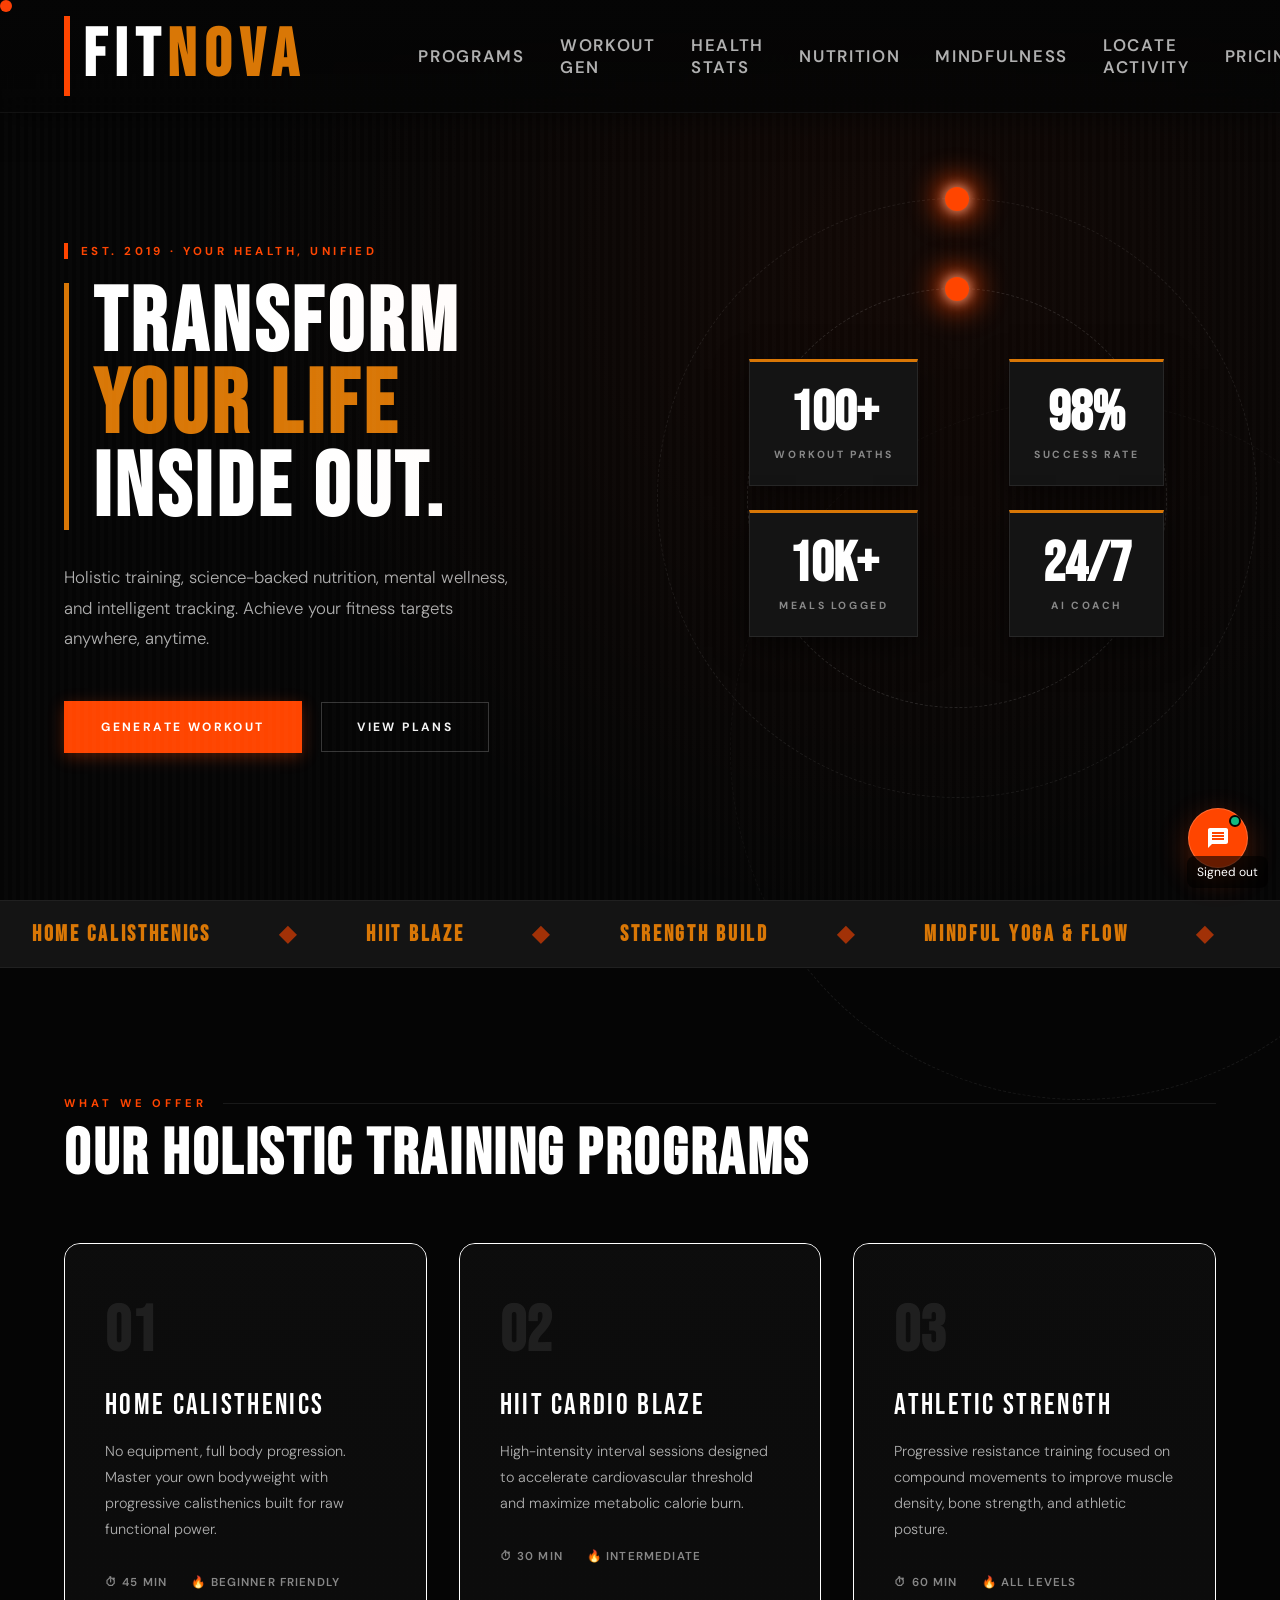
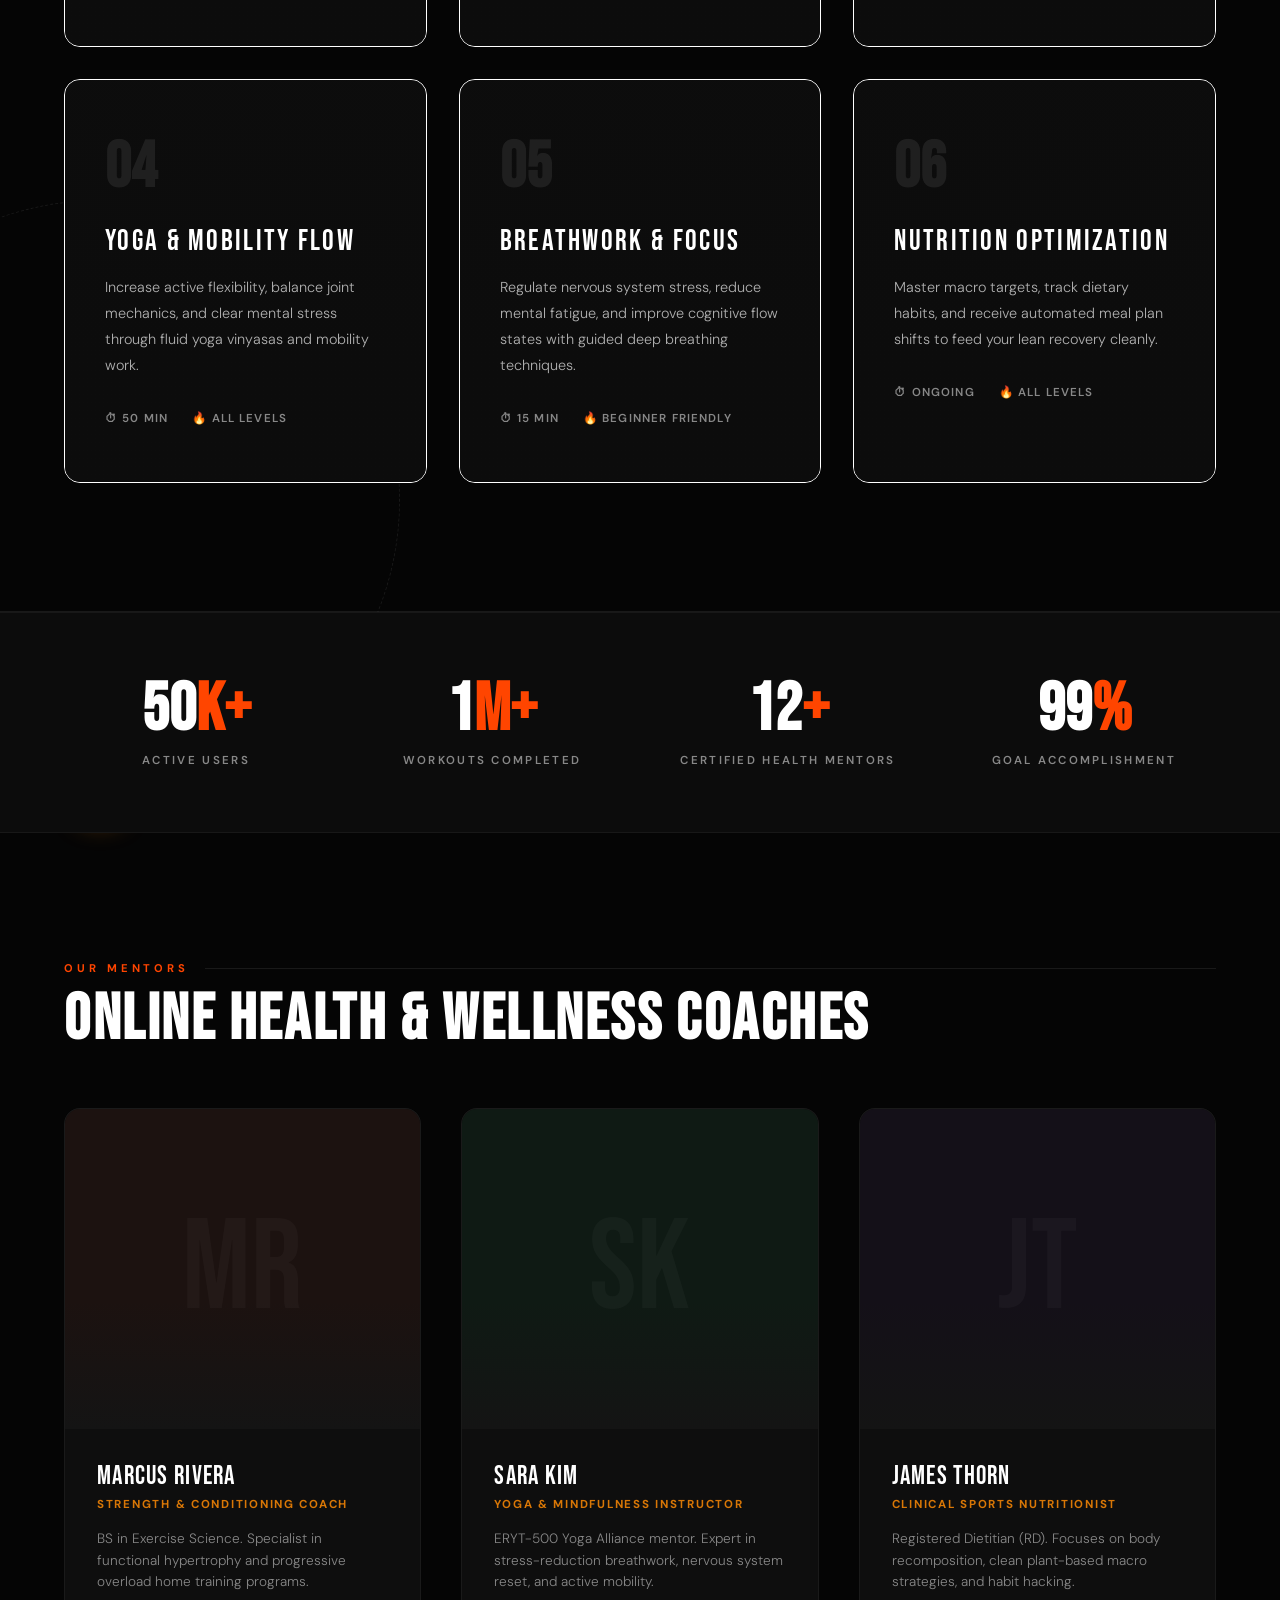
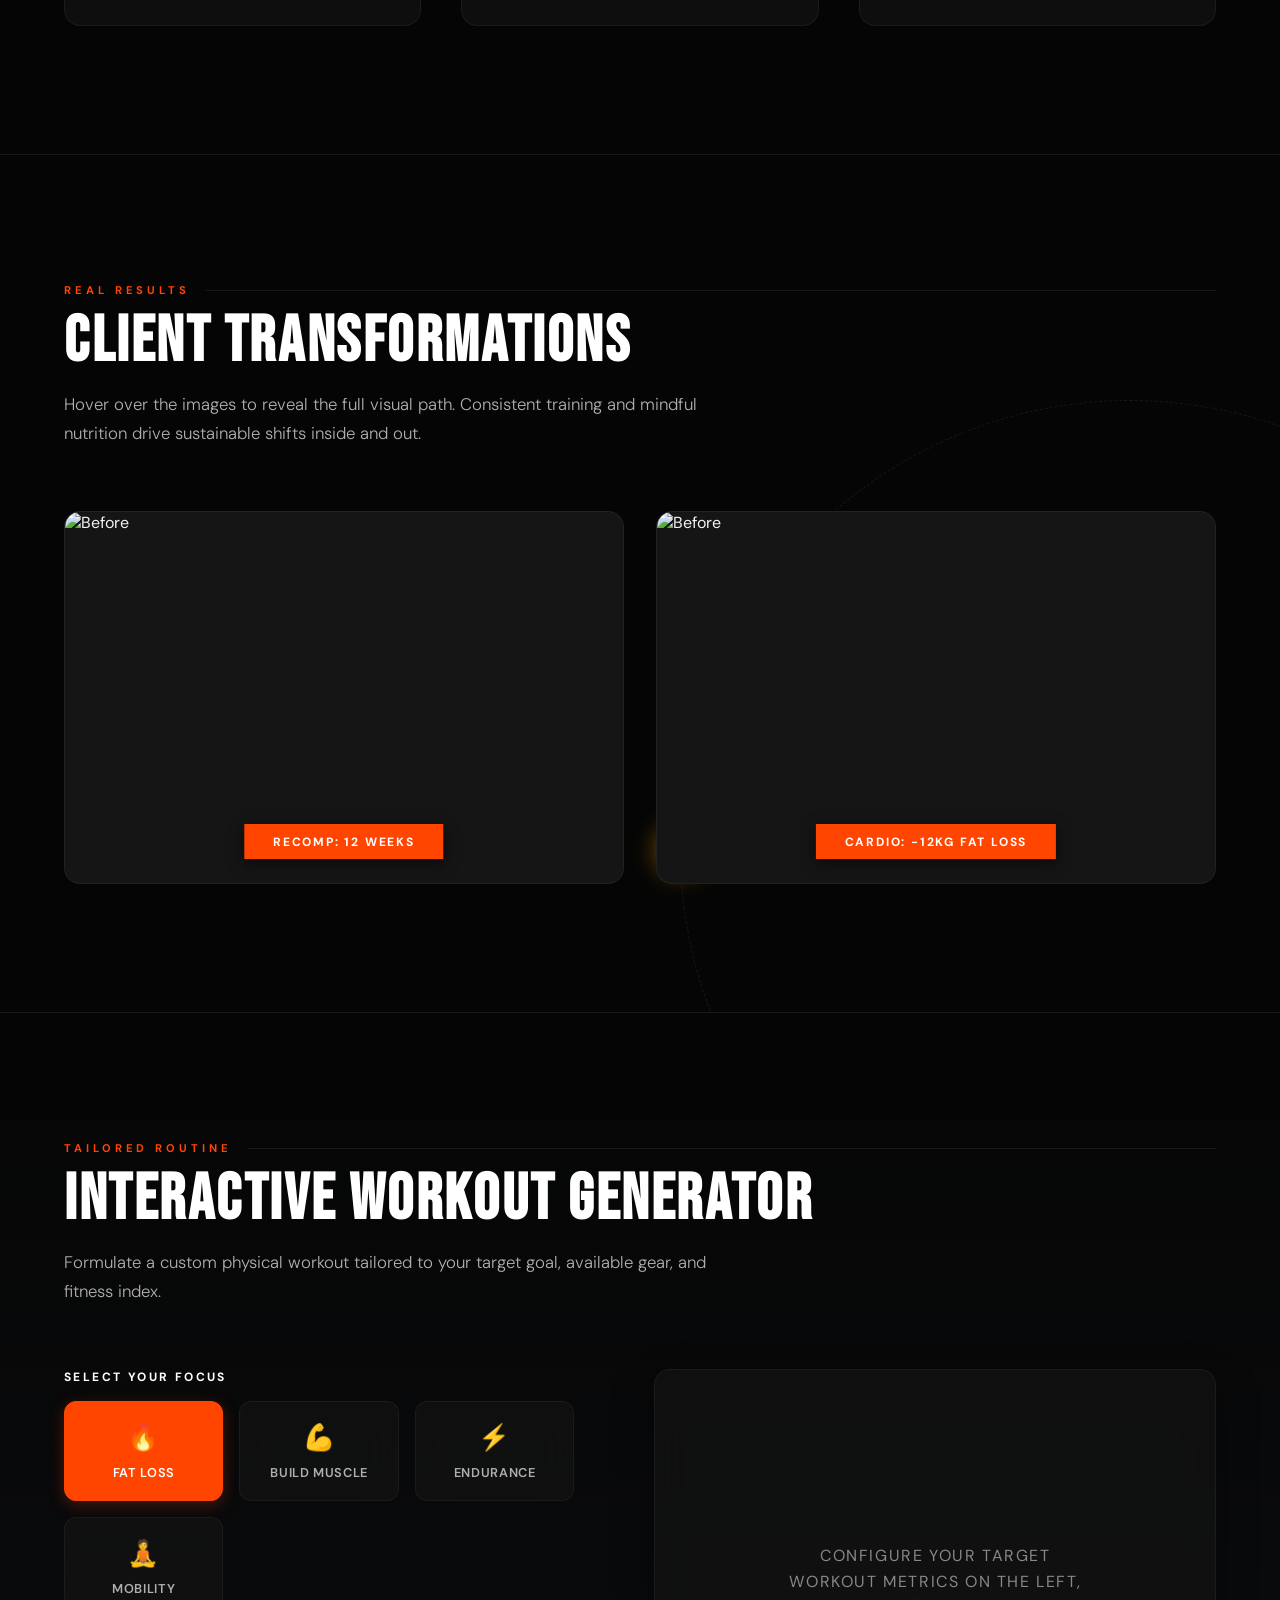
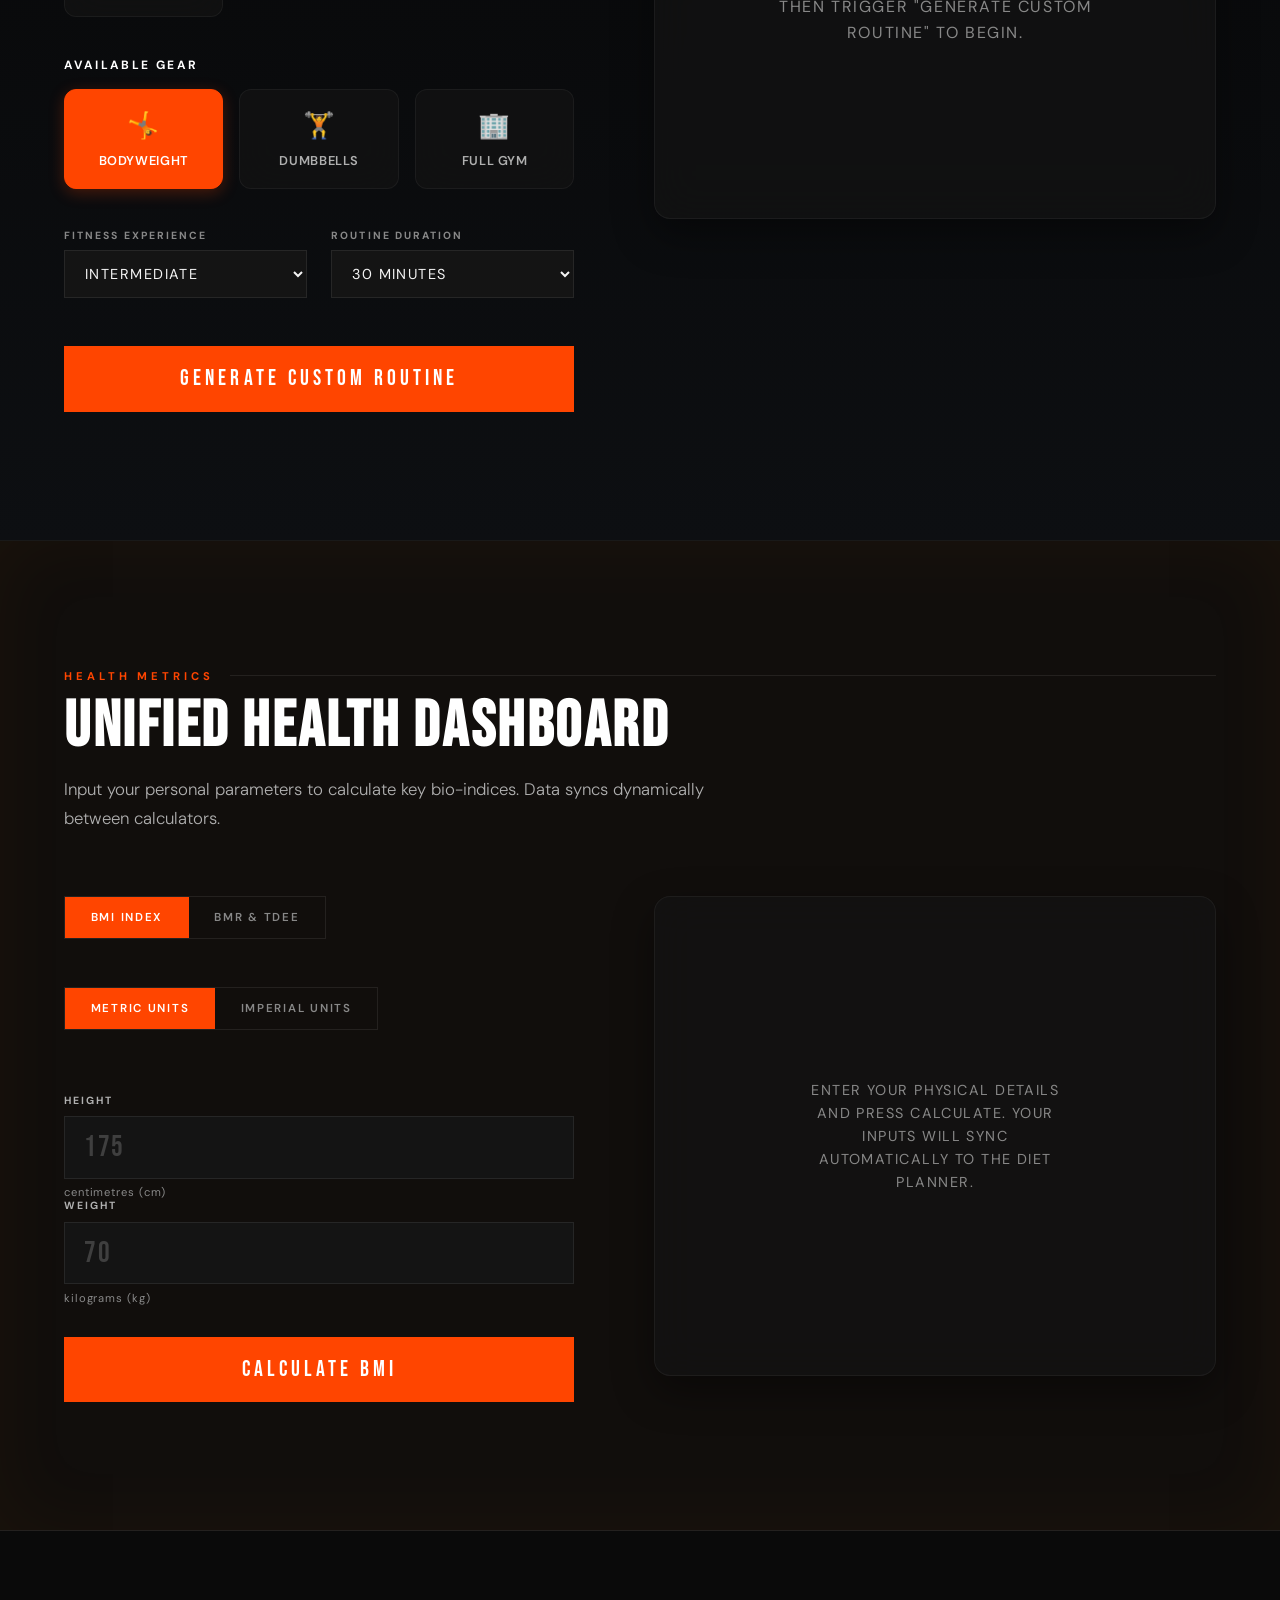
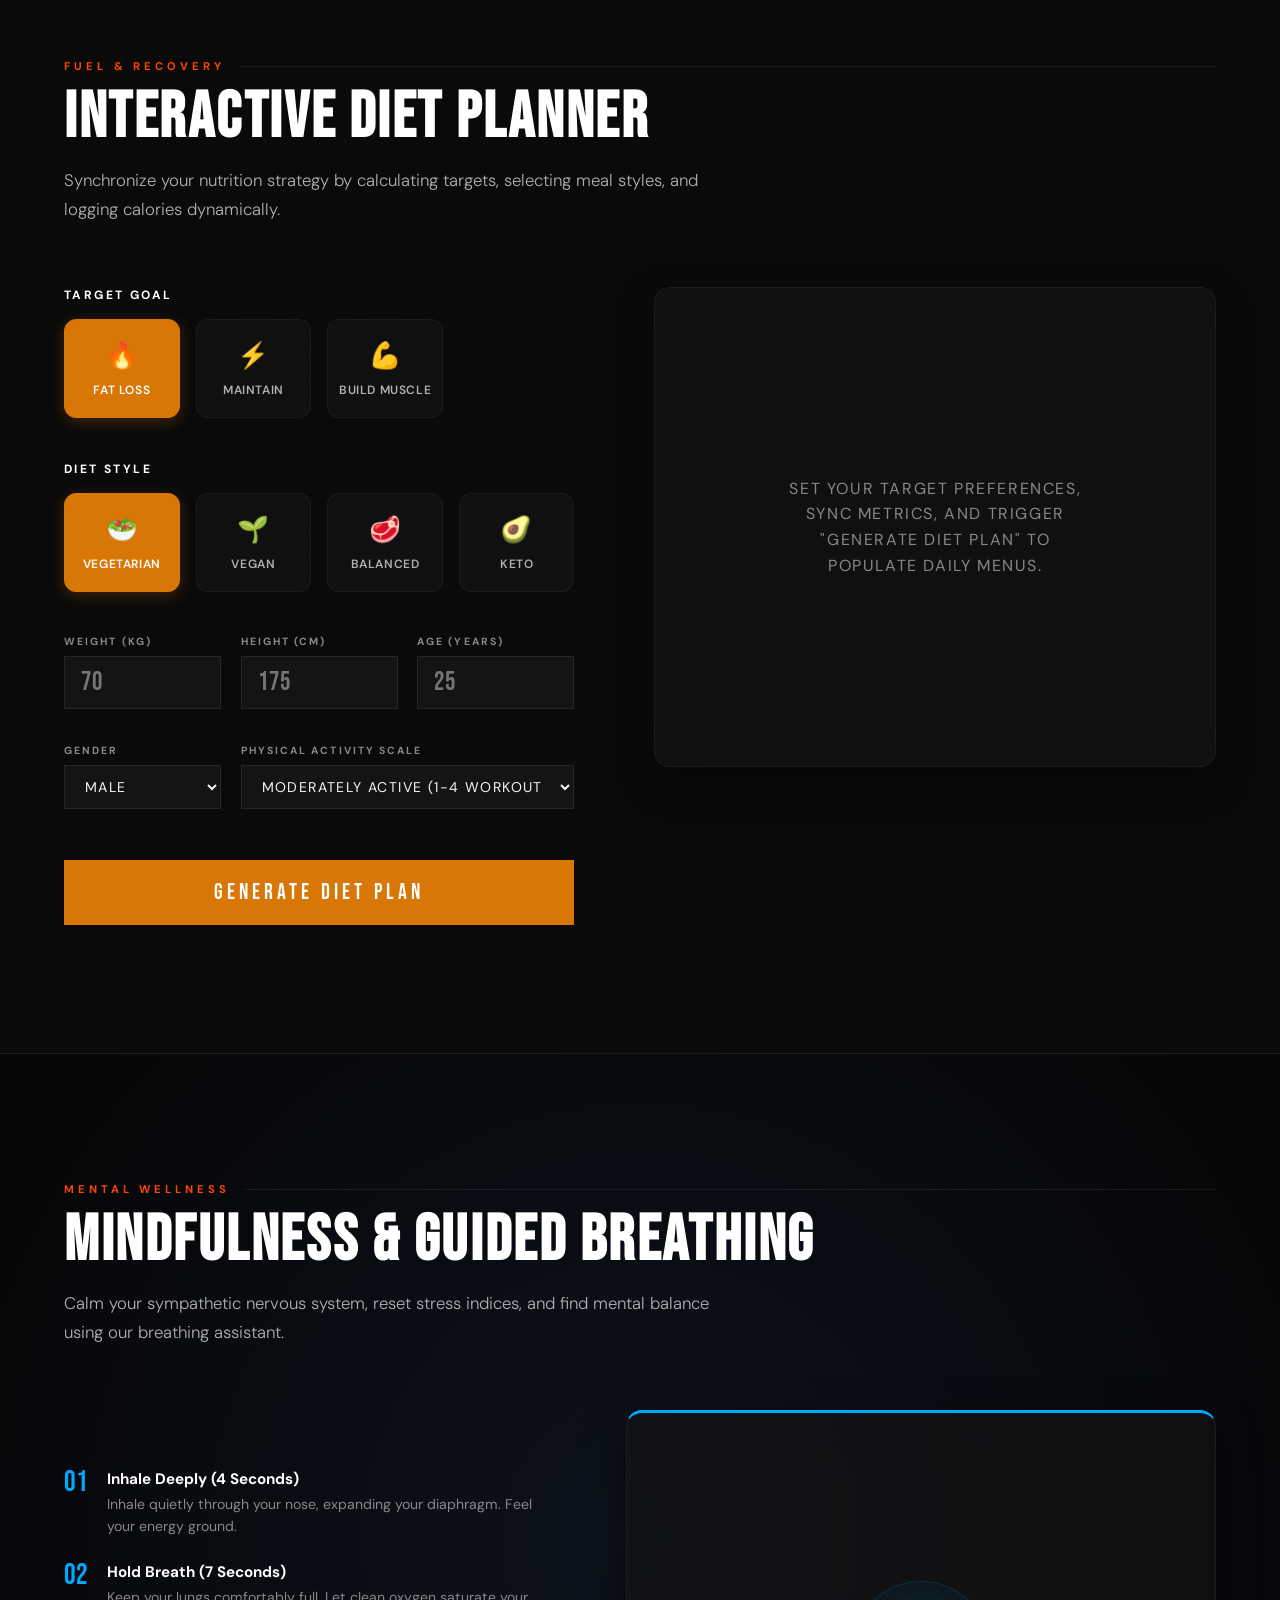
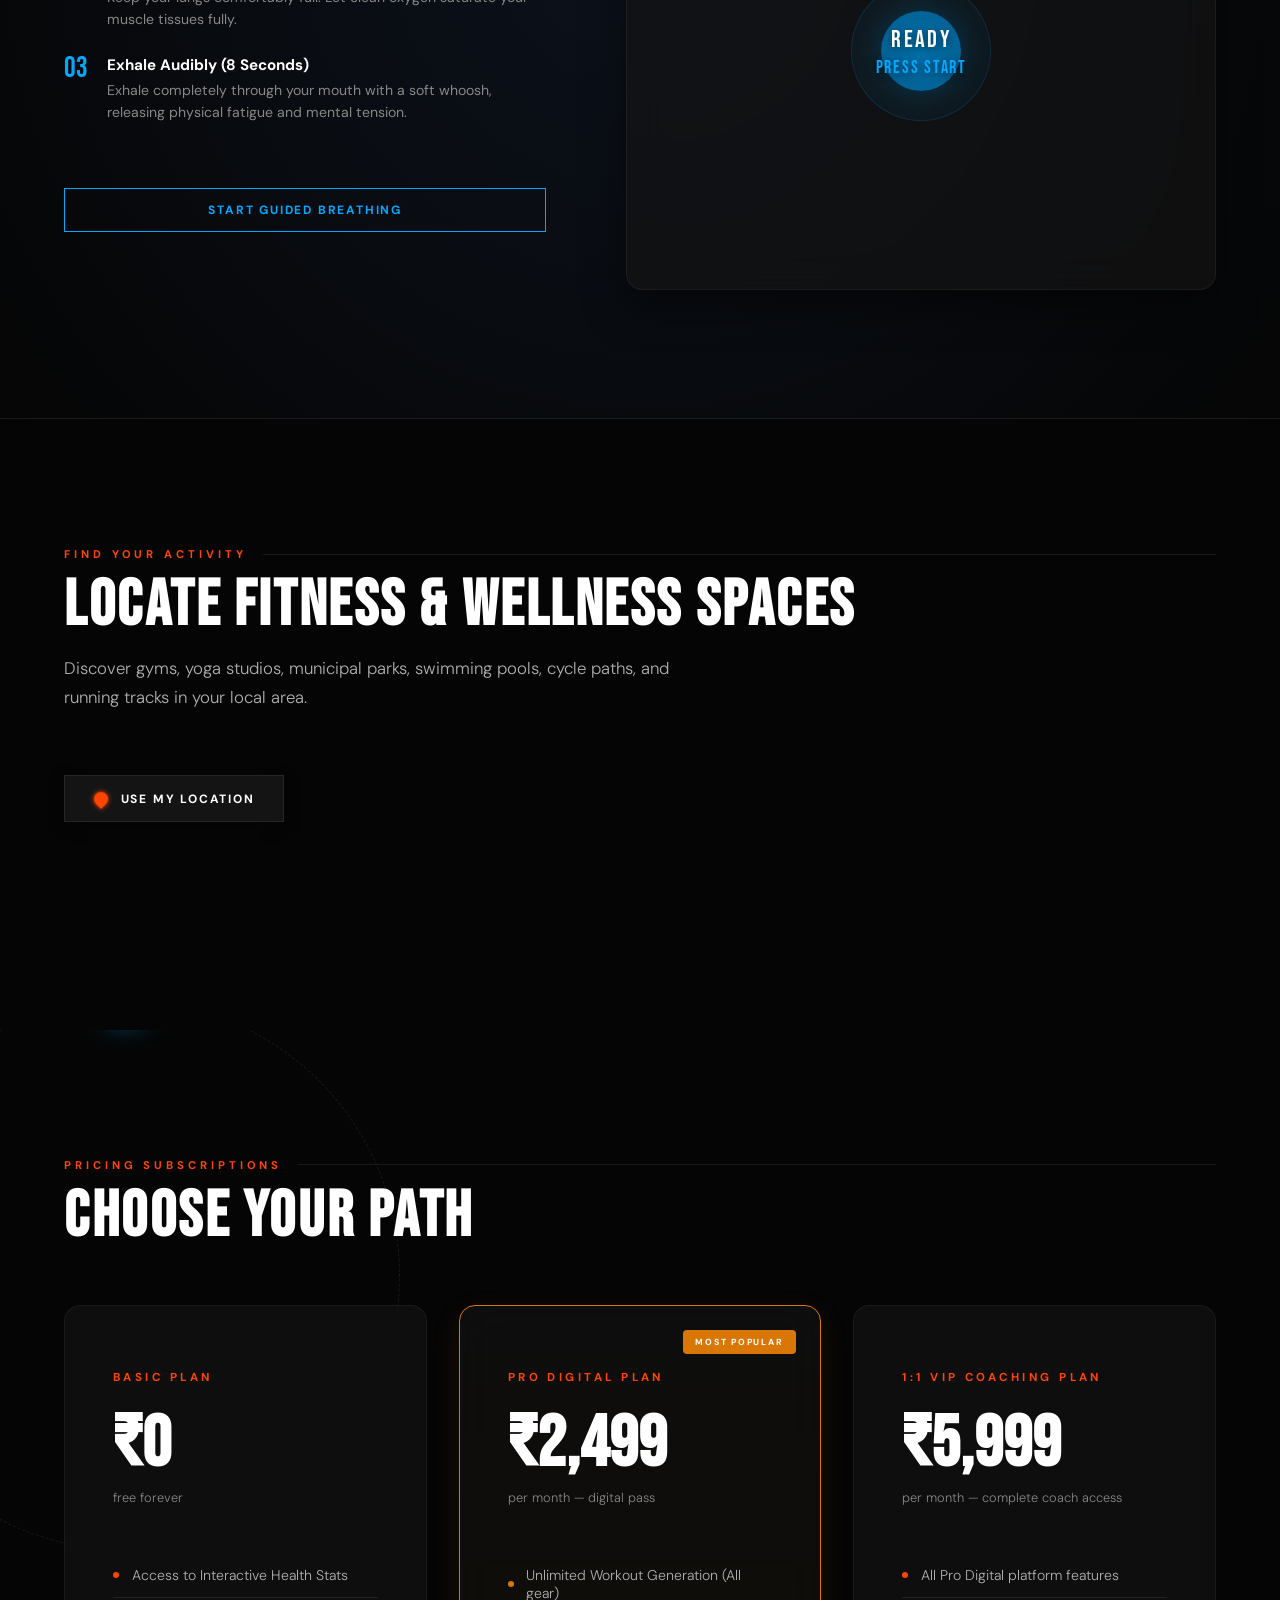
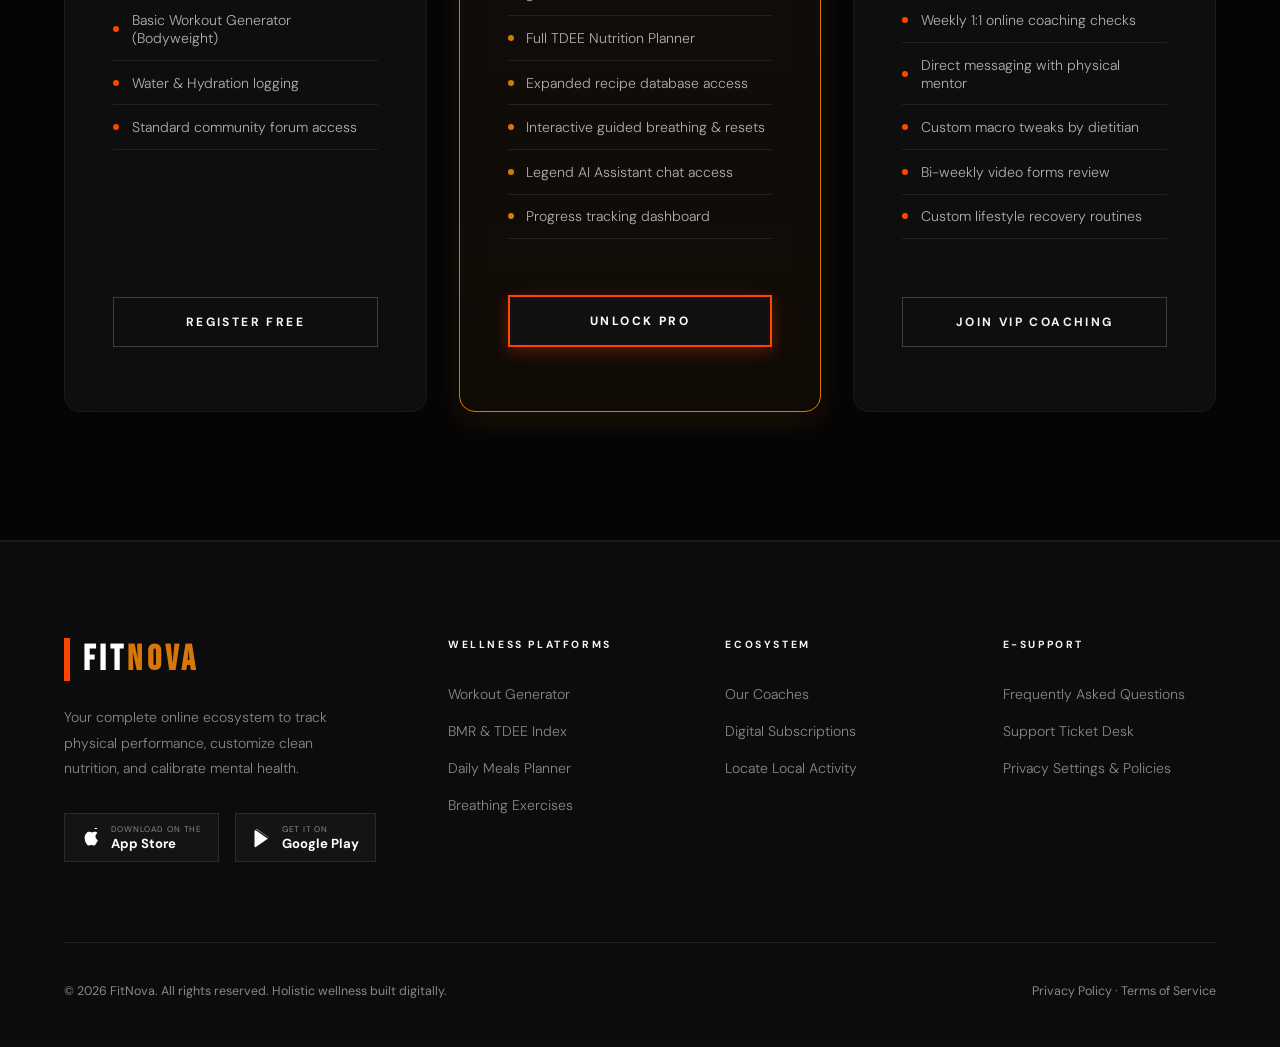
==== commit 13ce24f1: "Elevate UI/UX, responsive mobile drawer, SEO and Open Graph meta, Vercel config, and comprehensive d" ====
--- a/index.html
+++ b/index.html
@@ -5,6 +5,31 @@
   <meta charset="UTF-8">
   <meta name="viewport" content="width=device-width, initial-scale=1.0">
   <title>FitNova — Holistic Fitness & Wellness Ecosystem</title>
+
+  <!-- SEO & Social Graph Meta Tags -->
+  <meta name="description" content="Transform your life with FitNova — personalized workout generator, science-backed TDEE/macro nutrition planning, guided 4-7-8 mindfulness, and real-time nearby gym discovery.">
+  <meta name="keywords" content="fitness, workout generator, nutrition planner, TDEE calculator, BMI, mindfulness, gym locator, AI coach, wellness">
+  <meta name="author" content="FitNova">
+  <meta name="theme-color" content="#050505">
+
+  <!-- Open Graph / Social Media -->
+  <meta property="og:type" content="website">
+  <meta property="og:title" content="FitNova — Holistic Fitness & Wellness Ecosystem">
+  <meta property="og:description" content="Personalized workouts, macro nutrition planning, mindfulness calibrations, and live fitness location discovery in one unified experience.">
+  <meta property="og:image" content="https://images.unsplash.com/photo-1517836357463-d25ddfcbf042?w=1200&q=80">
+
+  <!-- Twitter Card -->
+  <meta name="twitter:card" content="summary_large_image">
+  <meta name="twitter:title" content="FitNova — Holistic Fitness & Wellness Ecosystem">
+  <meta name="twitter:description" content="Transform inside and out with custom workouts, science-backed nutrition, and guided breathwork.">
+  <meta name="twitter:image" content="https://images.unsplash.com/photo-1517836357463-d25ddfcbf042?w=1200&q=80">
+
+  <!-- Favicon -->
+  <link rel="icon" type="image/svg+xml" href="data:image/svg+xml,<svg xmlns='http://www.w3.org/2000/svg' viewBox='0 0 100 100'><rect width='100' height='100' rx='20' fill='%23050505'/><polygon points='30,75 50,20 70,75 55,75 50,55 45,75' fill='%23ff4500'/><circle cx='50' cy='38' r='8' fill='%23ff8c00'/></svg>">
+
+  <!-- Fonts & Stylesheet -->
+  <link rel="preconnect" href="https://fonts.googleapis.com">
+  <link rel="preconnect" href="https://fonts.gstatic.com" crossorigin>
   <link href="https://fonts.googleapis.com/css2?family=Bebas+Neue&family=DM+Sans:ital,wght@0,300;0,400;0,500;0,700;1,300;1,400&display=swap" rel="stylesheet">
   <link rel="stylesheet" href="fitness.css">
 </head>
@@ -28,8 +53,8 @@
 
   <!-- Navigation -->
   <nav>
-    <div class="logo">FIT<span>NOVA</span></div>
-    <ul>
+    <a href="#" class="logo-link" style="text-decoration:none;"><div class="logo">FIT<span>NOVA</span></div></a>
+    <ul id="navMenu">
       <li><a href="#programs">Programs</a></li>
       <li><a href="#workout-generator">Workout Gen</a></li>
       <li><a href="#dashboard">Health Stats</a></li>
@@ -39,6 +64,11 @@
       <li><a href="#pricing">Pricing</a></li>
       <li><a href="#" class="nav-cta" onclick="openAuthModal(event, 'login')">Login / Join</a></li>
     </ul>
+    <button class="mobile-nav-toggle" id="mobileNavToggle" aria-label="Toggle navigation" onclick="toggleMobileNav()">
+      <span></span>
+      <span></span>
+      <span></span>
+    </button>
   </nav>
 
   <!-- Hero Section -->
@@ -882,19 +912,26 @@
   </div>
 
   <!-- Legend AI Floating Chatbot -->
-  <button class="bot-trigger" id="botTrigger" onclick="toggleBotWindow()">
+  <button class="bot-trigger" id="botTrigger" onclick="toggleBotWindow()" aria-label="Open AI Assistant">
     <svg viewBox="0 0 24 24">
       <path d="M20 2H4c-1.1 0-2 .9-2 2v18l4-4h14c1.1 0 2-.9 2-2V4c0-1.1-.9-2-2-2zm-2 12H6v-2h12v2zm0-3H6V9h12v2zm0-3H6V6h12v2z" />
     </svg>
+    <span class="bot-badge-dot"></span>
   </button>
 
   <div class="bot-window" id="botWindow">
     <div class="bot-header">
-      <div class="bot-title">LEGEND <span>AI</span></div>
-      <button class="bot-close" onclick="toggleBotWindow()">✕</button>
+      <div class="bot-title">LEGEND <span>AI COACH</span></div>
+      <button class="bot-close" onclick="toggleBotWindow()" aria-label="Close Assistant">✕</button>
     </div>
     <div class="bot-messages" id="botMessages">
       <div class="msg-bubble bot">Welcome, athlete. I am your automated wellness assistant. Ask me about custom workouts, daily meal plans, and mindfulness calibrations.</div>
+    </div>
+    <div class="bot-quick-chips">
+      <button type="button" class="bot-chip" onclick="quickBotQuery('Generate a full-body workout routine')">💪 Workout</button>
+      <button type="button" class="bot-chip" onclick="quickBotQuery('What nutrition or diet plan should I follow?')">🥗 Nutrition</button>
+      <button type="button" class="bot-chip" onclick="quickBotQuery('How do I calm down with breathing exercises?')">🧘 Breathwork</button>
+      <button type="button" class="bot-chip" onclick="quickBotQuery('What are your membership pricing plans?')">💳 Pricing</button>
     </div>
     <div class="bot-input-area">
       <input type="text" id="botInput" placeholder="Ask about workouts, recipes, pricing..." onkeydown="if(event.key === 'Enter') sendBotMessage()">
@@ -903,11 +940,10 @@
   </div>
 
   <script src="fitness.js" defer></script>
-  <!-- Firebase (web) - replace firebaseConfig below with your project values -->
+  <!-- Firebase (web) - optional remote auth sync -->
   <script src="https://www.gstatic.com/firebasejs/9.22.1/firebase-app-compat.js"></script>
   <script src="https://www.gstatic.com/firebasejs/9.22.1/firebase-auth-compat.js"></script>
   <script>
-    // TODO: Replace these values with your Firebase project's config
     const firebaseConfig = {
       apiKey: "REPLACE_ME",
       authDomain: "REPLACE_ME",
@@ -918,14 +954,15 @@
     };
 
     try {
-      if (firebase && !firebase.apps?.length) {
+      if (typeof firebase !== 'undefined' && firebase.apps && !firebase.apps.length && firebaseConfig.apiKey !== "REPLACE_ME") {
         firebase.initializeApp(firebaseConfig);
+        window._firebaseReady = true;
+      } else {
+        window._firebaseReady = false;
+        console.log('FitNova: Client-side local engine active.');
       }
-      window._firebaseReady = true;
-      console.log('Firebase init attempt complete.');
     } catch (err) {
       window._firebaseReady = false;
-      console.warn('Firebase init skipped or failed. Please add valid config to fitness.html', err);
     }
   </script>
 </body>
--- a/fitness.css
+++ b/fitness.css
@@ -298,6 +298,37 @@
   box-shadow: none;
 }
 
+.mobile-nav-toggle {
+  display: none;
+  background: transparent;
+  border: none;
+  cursor: pointer;
+  padding: 0.5rem;
+  flex-direction: column;
+  gap: 5px;
+  z-index: 101;
+}
+
+.mobile-nav-toggle span {
+  display: block;
+  width: 24px;
+  height: 2px;
+  background-color: var(--white);
+  transition: var(--transition);
+}
+
+.mobile-nav-toggle.active span:nth-child(1) {
+  transform: translateY(7px) rotate(45deg);
+}
+
+.mobile-nav-toggle.active span:nth-child(2) {
+  opacity: 0;
+}
+
+.mobile-nav-toggle.active span:nth-child(3) {
+  transform: translateY(-7px) rotate(-45deg);
+}
+
 /* --- HERO SECTION --- */
 .hero {
   min-height: 100vh;
@@ -3015,6 +3046,52 @@
 
 .bot-send-btn:hover {
   background: var(--fire-dim);
+}
+
+.bot-badge-dot {
+  position: absolute;
+  top: 6px;
+  right: 6px;
+  width: 12px;
+  height: 12px;
+  border-radius: 50%;
+  background: #10b981;
+  border: 2px solid var(--black);
+  animation: pulseGreen 2s infinite;
+}
+
+@keyframes pulseGreen {
+  0% { transform: scale(0.95); box-shadow: 0 0 0 0 rgba(16, 185, 129, 0.7); }
+  70% { transform: scale(1.1); box-shadow: 0 0 0 6px rgba(16, 185, 129, 0); }
+  100% { transform: scale(0.95); box-shadow: 0 0 0 0 rgba(16, 185, 129, 0); }
+}
+
+.bot-quick-chips {
+  display: flex;
+  flex-wrap: wrap;
+  gap: 0.4rem;
+  padding: 0.5rem 0.8rem;
+  background: rgba(14, 14, 14, 0.95);
+  border-top: 1px solid var(--iron);
+}
+
+.bot-chip {
+  background: var(--charcoal);
+  border: 1px solid rgba(255, 255, 255, 0.1);
+  color: var(--silver);
+  padding: 0.3rem 0.65rem;
+  border-radius: 20px;
+  font-size: 0.75rem;
+  font-weight: 500;
+  cursor: pointer;
+  transition: var(--transition);
+}
+
+.bot-chip:hover {
+  background: var(--fire);
+  color: var(--white);
+  border-color: var(--fire);
+  transform: translateY(-1px);
 }
 
 /* --- RESPONSIVE LAYOUTS --- */
@@ -3062,9 +3139,45 @@
 @media (max-width: 900px) {
   nav {
     padding: 1.2rem 2rem;
+    justify-content: space-between;
+  }
+  .mobile-nav-toggle {
+    display: flex;
   }
   nav ul {
-    display: none;
+    position: fixed;
+    top: 75px;
+    left: 0;
+    right: 0;
+    background: rgba(10, 10, 10, 0.98);
+    backdrop-filter: blur(20px);
+    -webkit-backdrop-filter: blur(20px);
+    flex-direction: column;
+    padding: 2.2rem 2rem;
+    gap: 1.6rem;
+    margin-left: 0;
+    border-bottom: 1px solid rgba(255, 255, 255, 0.1);
+    transform: translateY(-130%);
+    opacity: 0;
+    pointer-events: none;
+    transition: transform 0.35s ease, opacity 0.35s ease;
+    box-shadow: 0 15px 40px rgba(0, 0, 0, 0.9);
+    display: flex;
+  }
+  nav ul.open {
+    transform: translateY(0);
+    opacity: 1;
+    pointer-events: auto;
+  }
+  nav ul li:last-child {
+    margin-left: 0;
+    width: 100%;
+    text-align: center;
+  }
+  .nav-cta {
+    display: inline-block;
+    width: 100%;
+    text-align: center;
   }
   .section {
     padding: 6rem 2rem;
@@ -3097,6 +3210,12 @@
   .recipe-ingredients-list {
     grid-template-columns: 1fr;
   }
+  .bot-window {
+    width: calc(100vw - 2rem);
+    right: 1rem;
+    bottom: 5.5rem;
+    height: 480px;
+  }
   .footer-top {
     grid-template-columns: 1fr;
   }
@@ -3106,3 +3225,13 @@
     text-align: center;
   }
 }
+
+/* Touch & Mobile Cursor Accessibility */
+@media (hover: none) and (pointer: coarse) {
+  body, * {
+    cursor: auto !important;
+  }
+  .cursor {
+    display: none !important;
+  }
+}
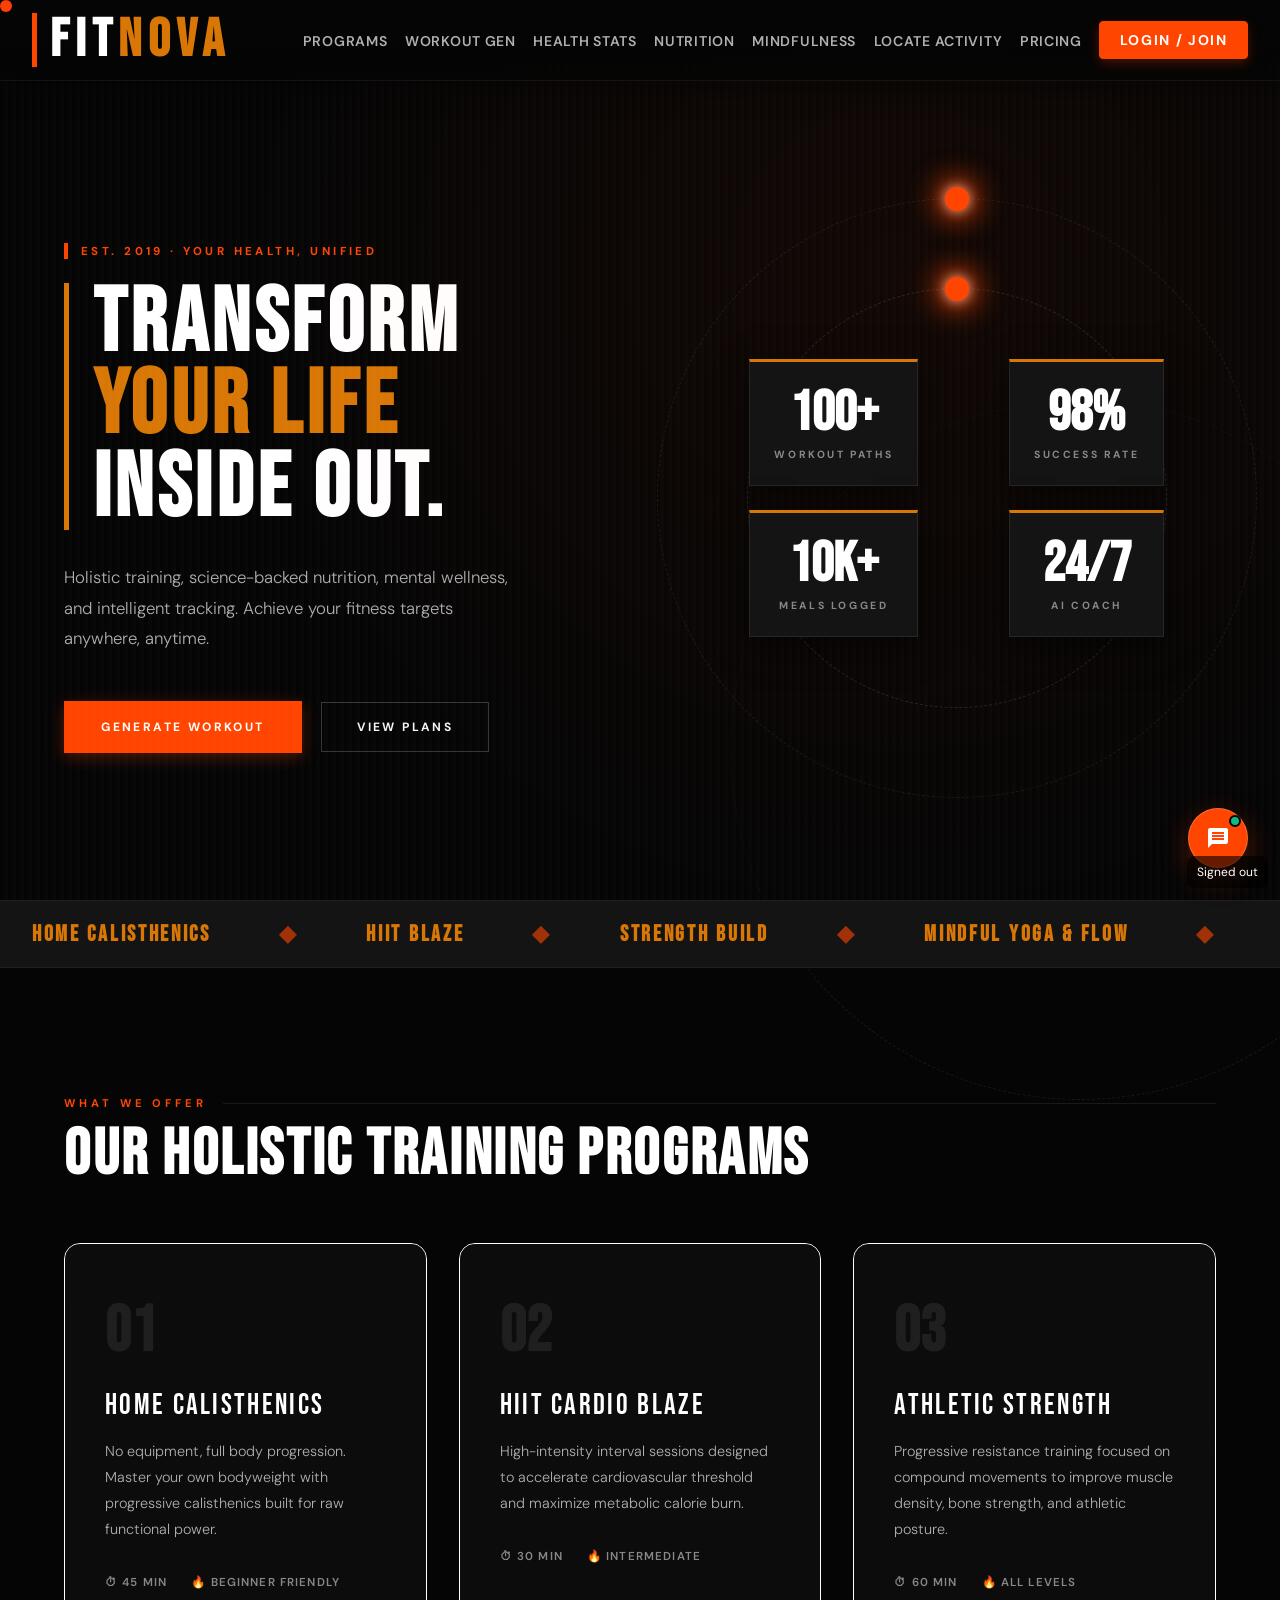
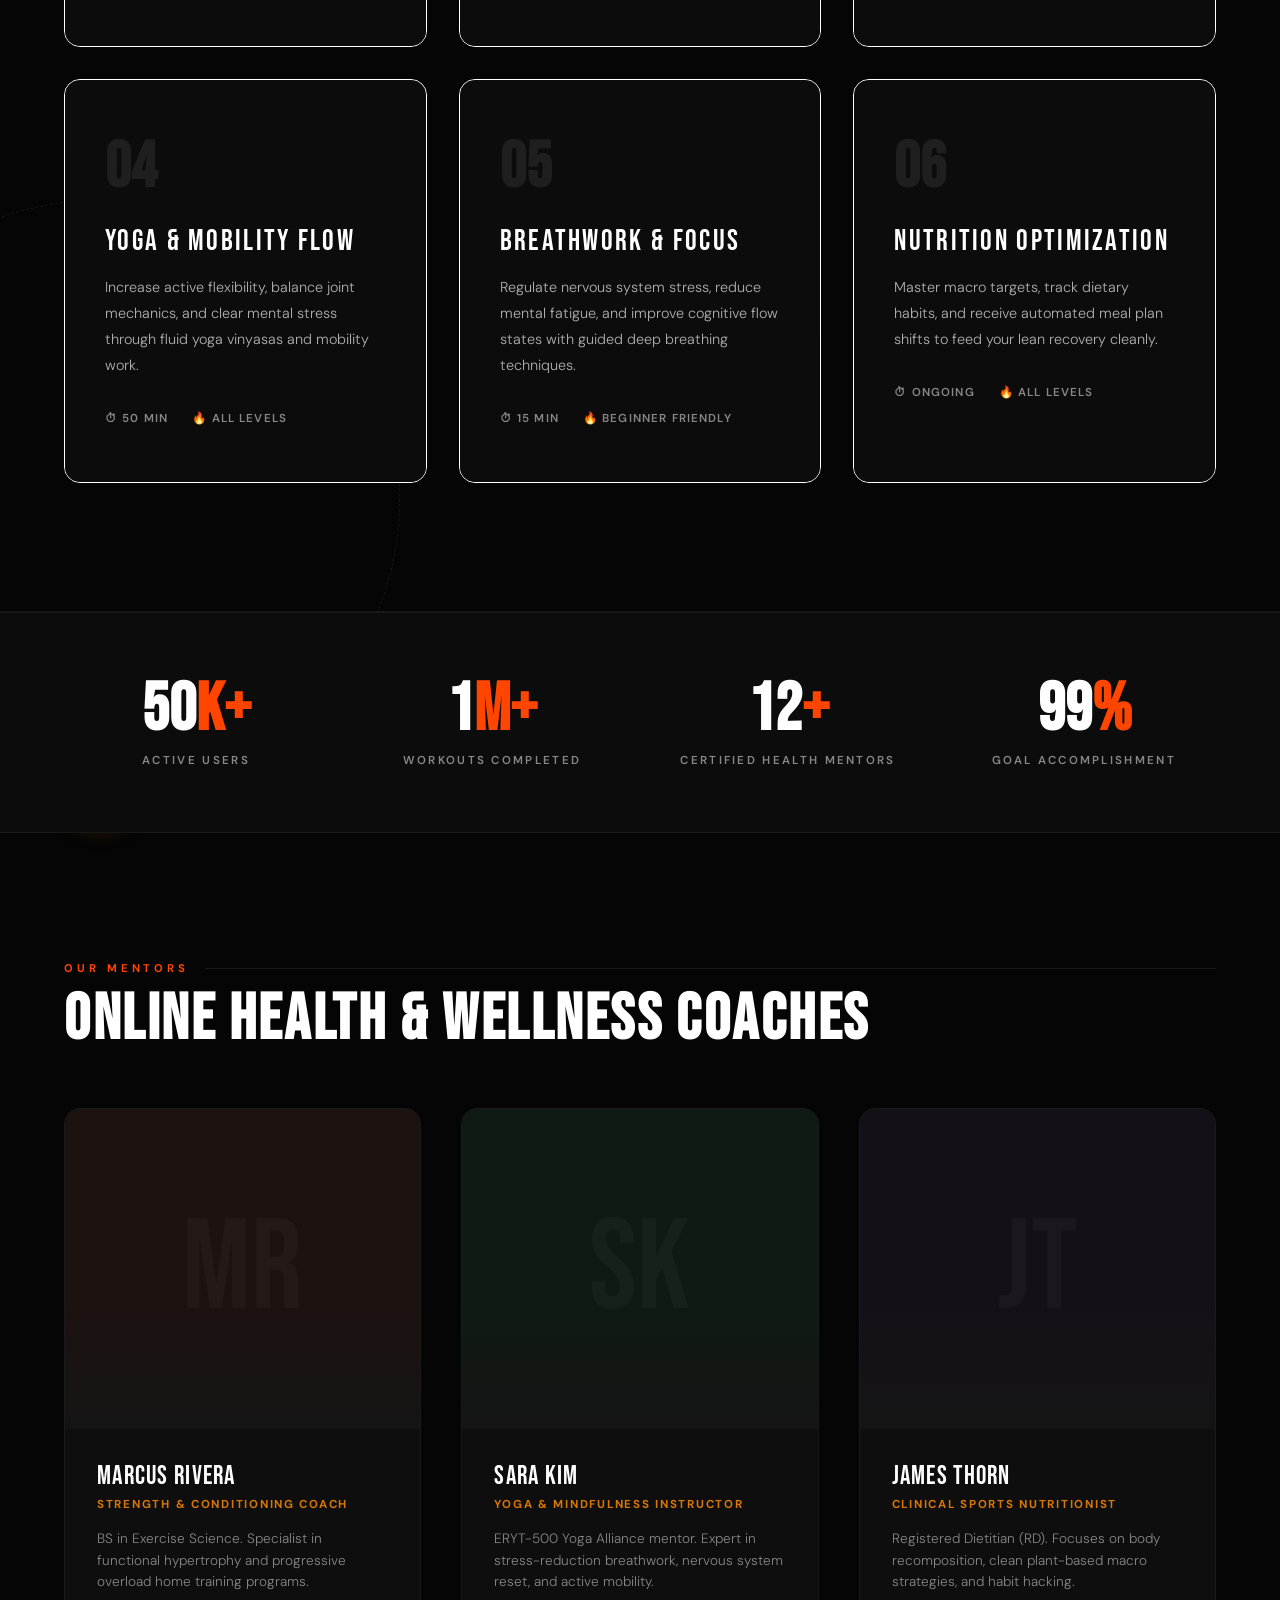
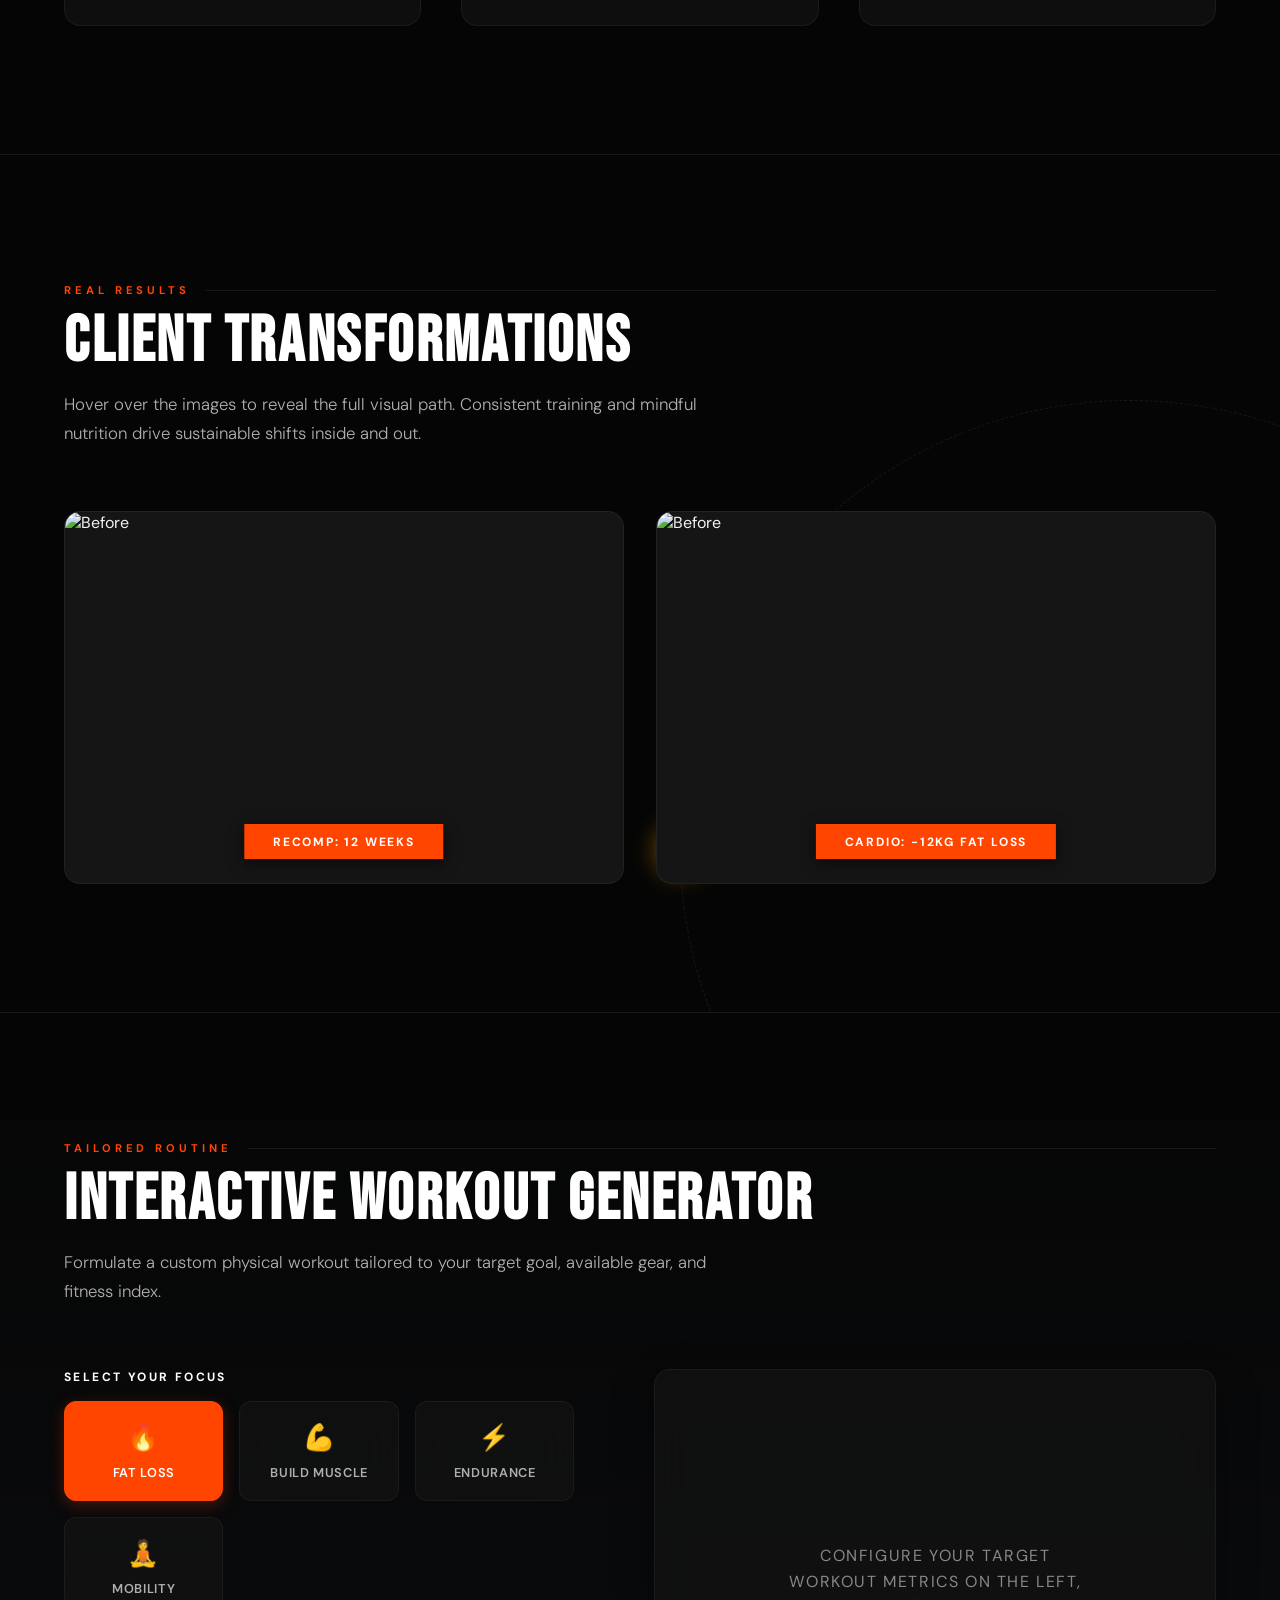
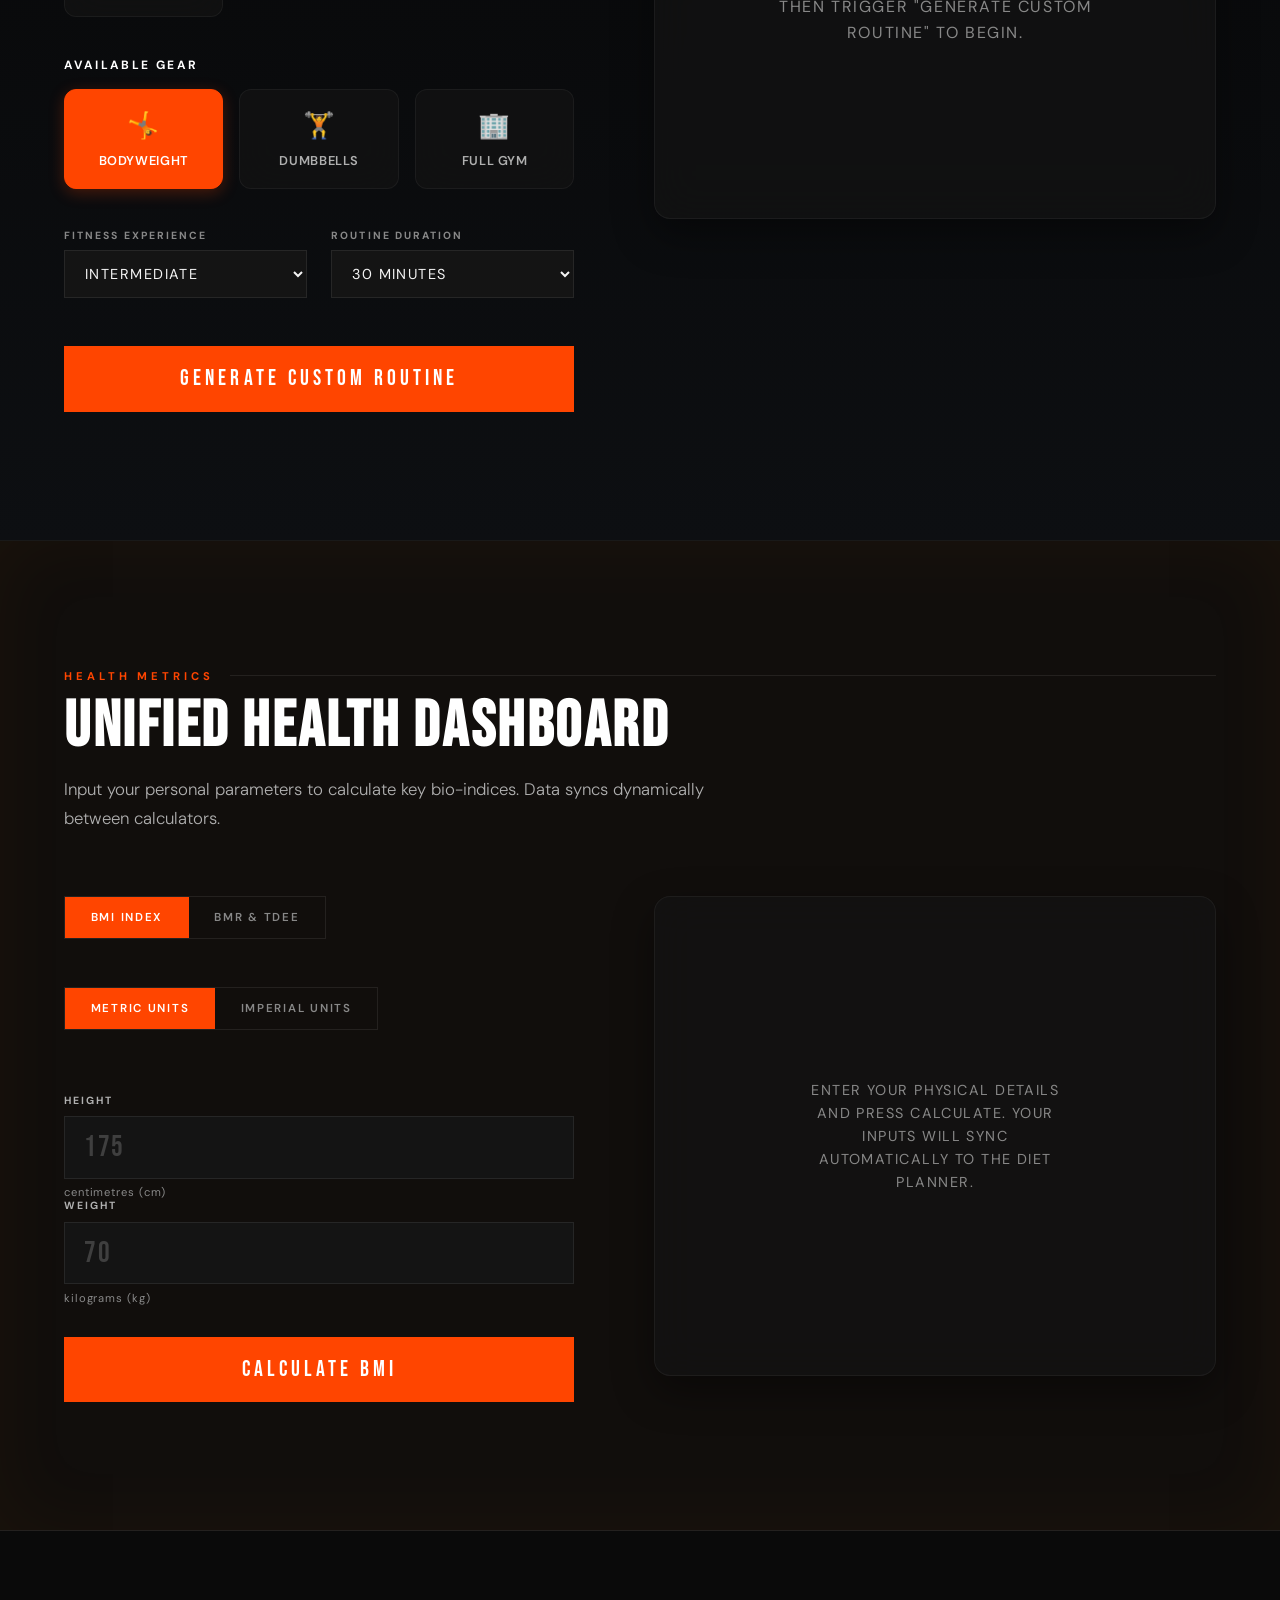
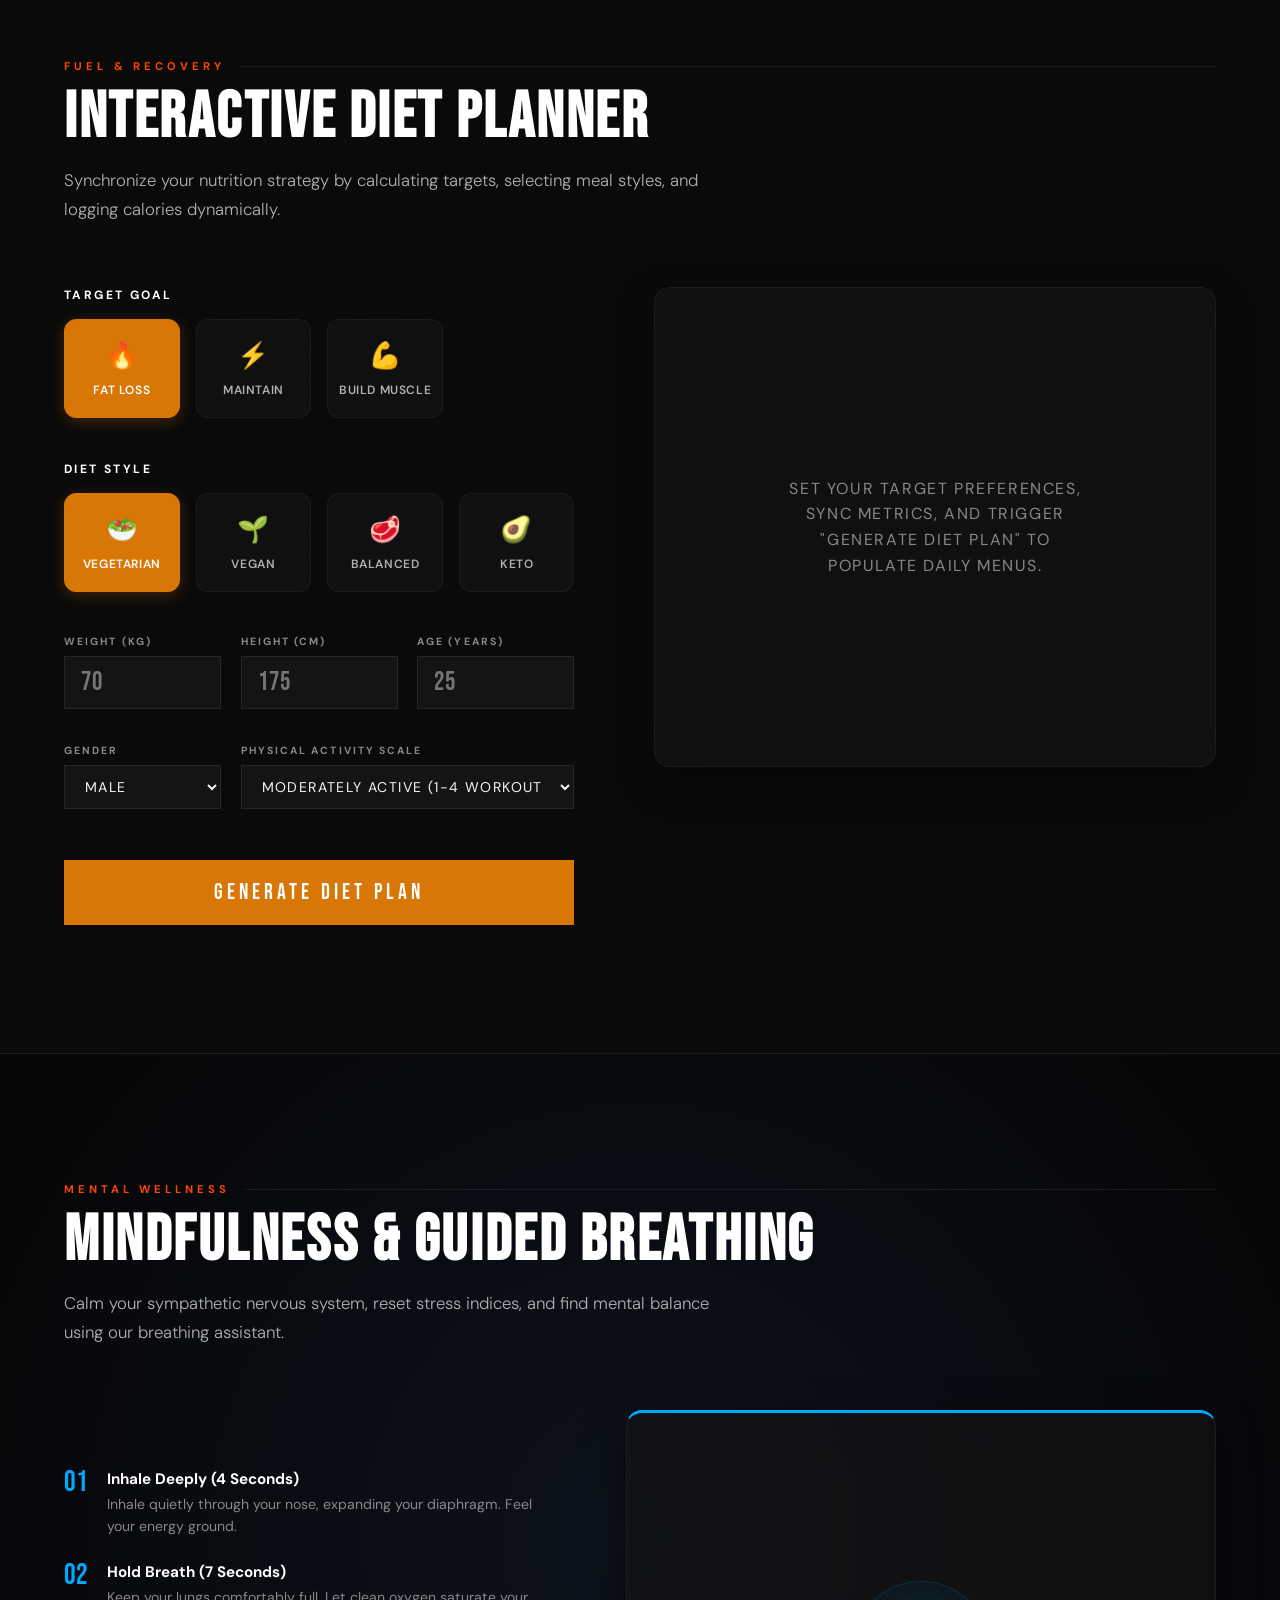
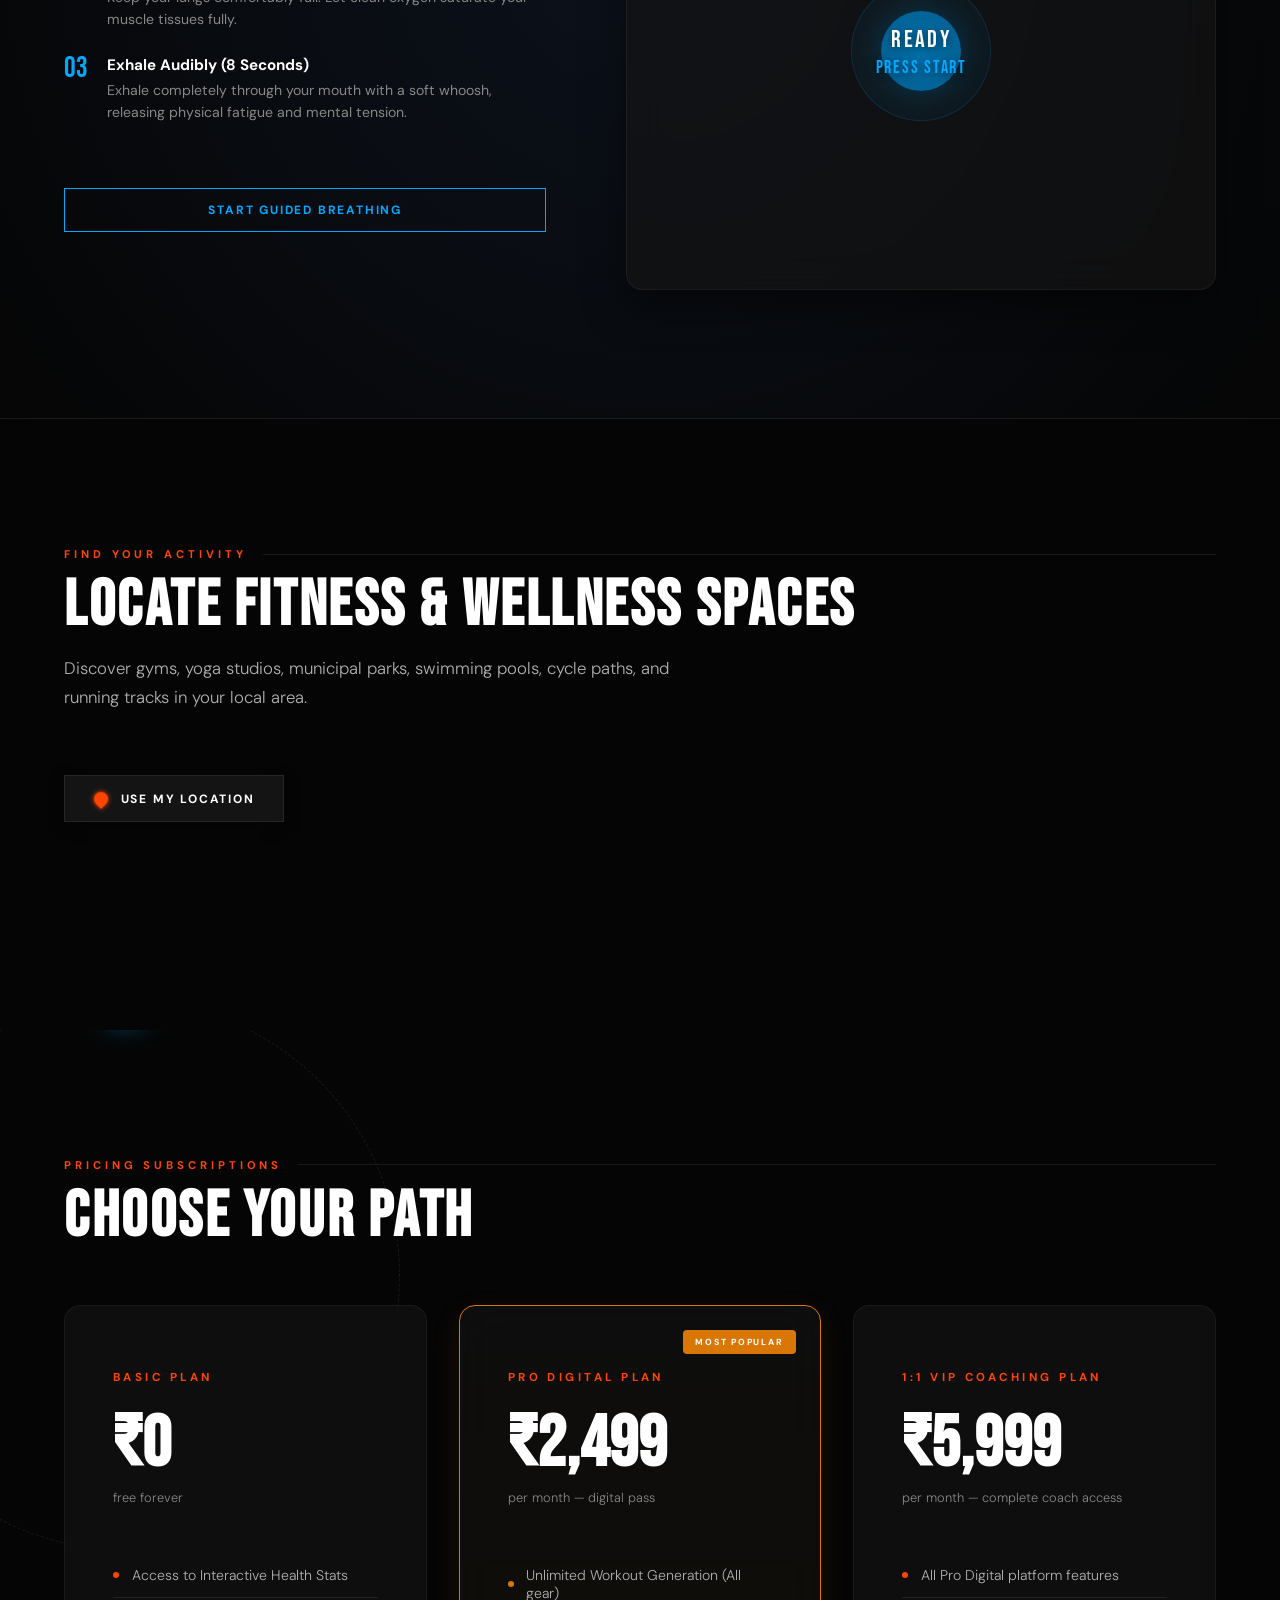
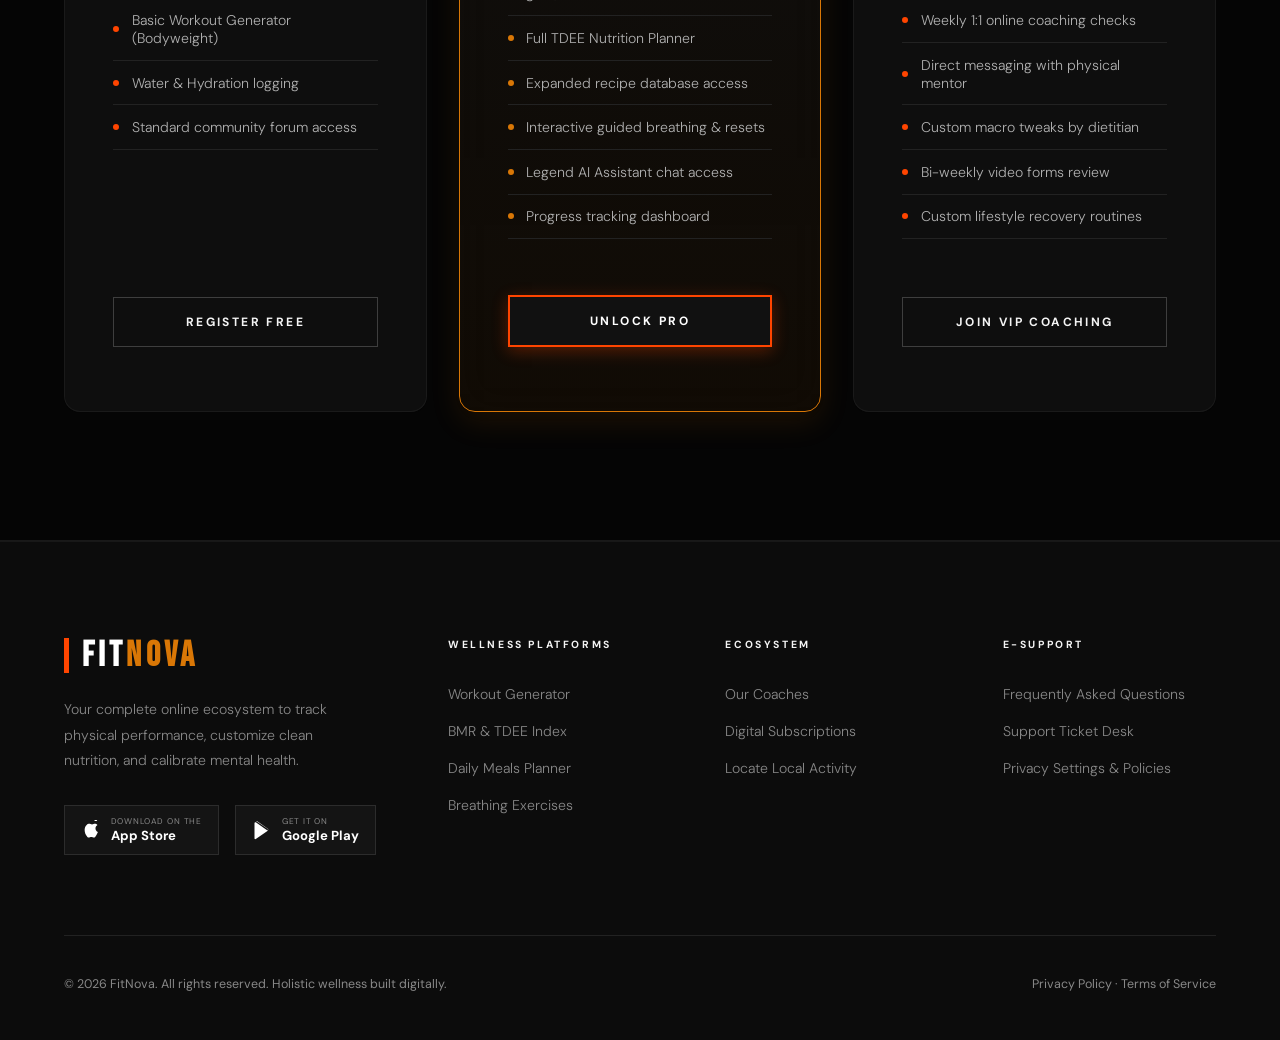
==== commit c20e267f: "Fix LOGIN / JOIN button wrapping, eliminate split layout, and optimize fluid navbar responsiveness" ====
--- a/index.html
+++ b/index.html
@@ -62,7 +62,7 @@
       <li><a href="#mindfulness">Mindfulness</a></li>
       <li><a href="#gyms">Locate Activity</a></li>
       <li><a href="#pricing">Pricing</a></li>
-      <li><a href="#" class="nav-cta" onclick="openAuthModal(event, 'login')">Login / Join</a></li>
+      <li><a href="#" class="nav-cta" onclick="openAuthModal(event, 'login')">LOGIN&nbsp;/&nbsp;JOIN</a></li>
     </ul>
     <button class="mobile-nav-toggle" id="mobileNavToggle" aria-label="Toggle navigation" onclick="toggleMobileNav()">
       <span></span>
--- a/fitness.css
+++ b/fitness.css
@@ -228,25 +228,35 @@
   right: 0;
   z-index: 100;
   display: flex;
-  justify-content: flex-start;
+  justify-content: space-between;
   align-items: center;
-  padding: 1rem 4rem;
-  background: linear-gradient(to bottom, rgba(5, 5, 5, 0.98), rgba(5, 5, 5, 0.8));
-  backdrop-filter: blur(12px);
-  -webkit-backdrop-filter: blur(12px);
-  border-bottom: 1px solid rgba(255, 255, 255, 0.05);
+  padding: 0.9rem 3rem;
+  background: linear-gradient(to bottom, rgba(5, 5, 5, 0.98), rgba(5, 5, 5, 0.85));
+  backdrop-filter: blur(14px);
+  -webkit-backdrop-filter: blur(14px);
+  border-bottom: 1px solid rgba(255, 255, 255, 0.06);
   box-shadow: 0 4px 30px rgba(0, 0, 0, 0.5);
 }
 
+.logo-link {
+  text-decoration: none;
+  display: flex;
+  align-items: center;
+  flex-shrink: 0;
+}
+
 .logo {
   font-family: 'Bebas Neue', sans-serif;
-  font-size: 4.2rem;
+  font-size: 3.4rem;
   letter-spacing: 0.12em;
   color: var(--white);
   font-weight: 700;
   text-transform: uppercase;
-  border-left: 6px solid var(--fire);
+  border-left: 5px solid var(--fire);
   padding-left: 0.8rem;
+  line-height: 1;
+  white-space: nowrap;
+  flex-shrink: 0;
 }
 
 .logo span {
@@ -255,25 +265,28 @@
 
 nav ul {
   display: flex;
-  gap: 2.2rem;
+  gap: 1.6rem;
   list-style: none;
   align-items: center;
-  margin-left: 7rem;
-  flex-grow: 1;
-}
-
-nav ul li:last-child {
   margin-left: auto;
+  flex-shrink: 0;
+}
+
+nav ul li {
+  white-space: nowrap;
+  flex-shrink: 0;
 }
 
 nav ul a {
   text-decoration: none;
-  font-size: 1.05rem;
+  font-size: 0.95rem;
   font-weight: 600;
-  letter-spacing: 0.1em;
+  letter-spacing: 0.08em;
   text-transform: uppercase;
   color: var(--silver);
   transition: var(--transition);
+  white-space: nowrap;
+  display: inline-block;
 }
 
 nav ul a:hover {
@@ -281,21 +294,28 @@
 }
 
 .nav-cta {
+  display: inline-flex !important;
+  align-items: center !important;
+  justify-content: center !important;
+  white-space: nowrap !important;
+  word-break: keep-all !important;
   background: var(--fire) !important;
   color: var(--white) !important;
-  padding: 0.6rem 1.6rem !important;
-  letter-spacing: 0.15em !important;
+  padding: 0.65rem 1.5rem !important;
+  letter-spacing: 0.12em !important;
   border: 1px solid var(--fire) !important;
-  font-weight: 700;
-  box-shadow: 0 4px 10px rgba(255, 69, 0, 0.2);
+  border-radius: 4px;
+  font-weight: 700 !important;
+  box-shadow: 0 4px 12px rgba(255, 69, 0, 0.25);
   transition: var(--transition) !important;
+  flex-shrink: 0 !important;
 }
 
 .nav-cta:hover {
   background: transparent !important;
   color: var(--fire) !important;
   border-color: var(--fire) !important;
-  box-shadow: none;
+  box-shadow: 0 0 15px rgba(255, 69, 0, 0.4);
 }
 
 .mobile-nav-toggle {
@@ -3136,9 +3156,26 @@
   }
 }
 
-@media (max-width: 900px) {
+@media (max-width: 1300px) {
   nav {
-    padding: 1.2rem 2rem;
+    padding: 0.8rem 2rem;
+  }
+  nav ul {
+    gap: 1.1rem;
+  }
+  nav ul a {
+    font-size: 0.88rem;
+    letter-spacing: 0.05em;
+  }
+  .nav-cta {
+    padding: 0.55rem 1.2rem !important;
+    font-size: 0.88rem !important;
+  }
+}
+
+@media (max-width: 1100px) {
+  nav {
+    padding: 1rem 1.8rem;
     justify-content: space-between;
   }
   .mobile-nav-toggle {
@@ -3146,7 +3183,7 @@
   }
   nav ul {
     position: fixed;
-    top: 75px;
+    top: 70px;
     left: 0;
     right: 0;
     background: rgba(10, 10, 10, 0.98);
@@ -3175,9 +3212,11 @@
     text-align: center;
   }
   .nav-cta {
-    display: inline-block;
-    width: 100%;
-    text-align: center;
+    display: inline-flex !important;
+    width: 100% !important;
+    justify-content: center !important;
+    text-align: center !important;
+    white-space: nowrap !important;
   }
   .section {
     padding: 6rem 2rem;
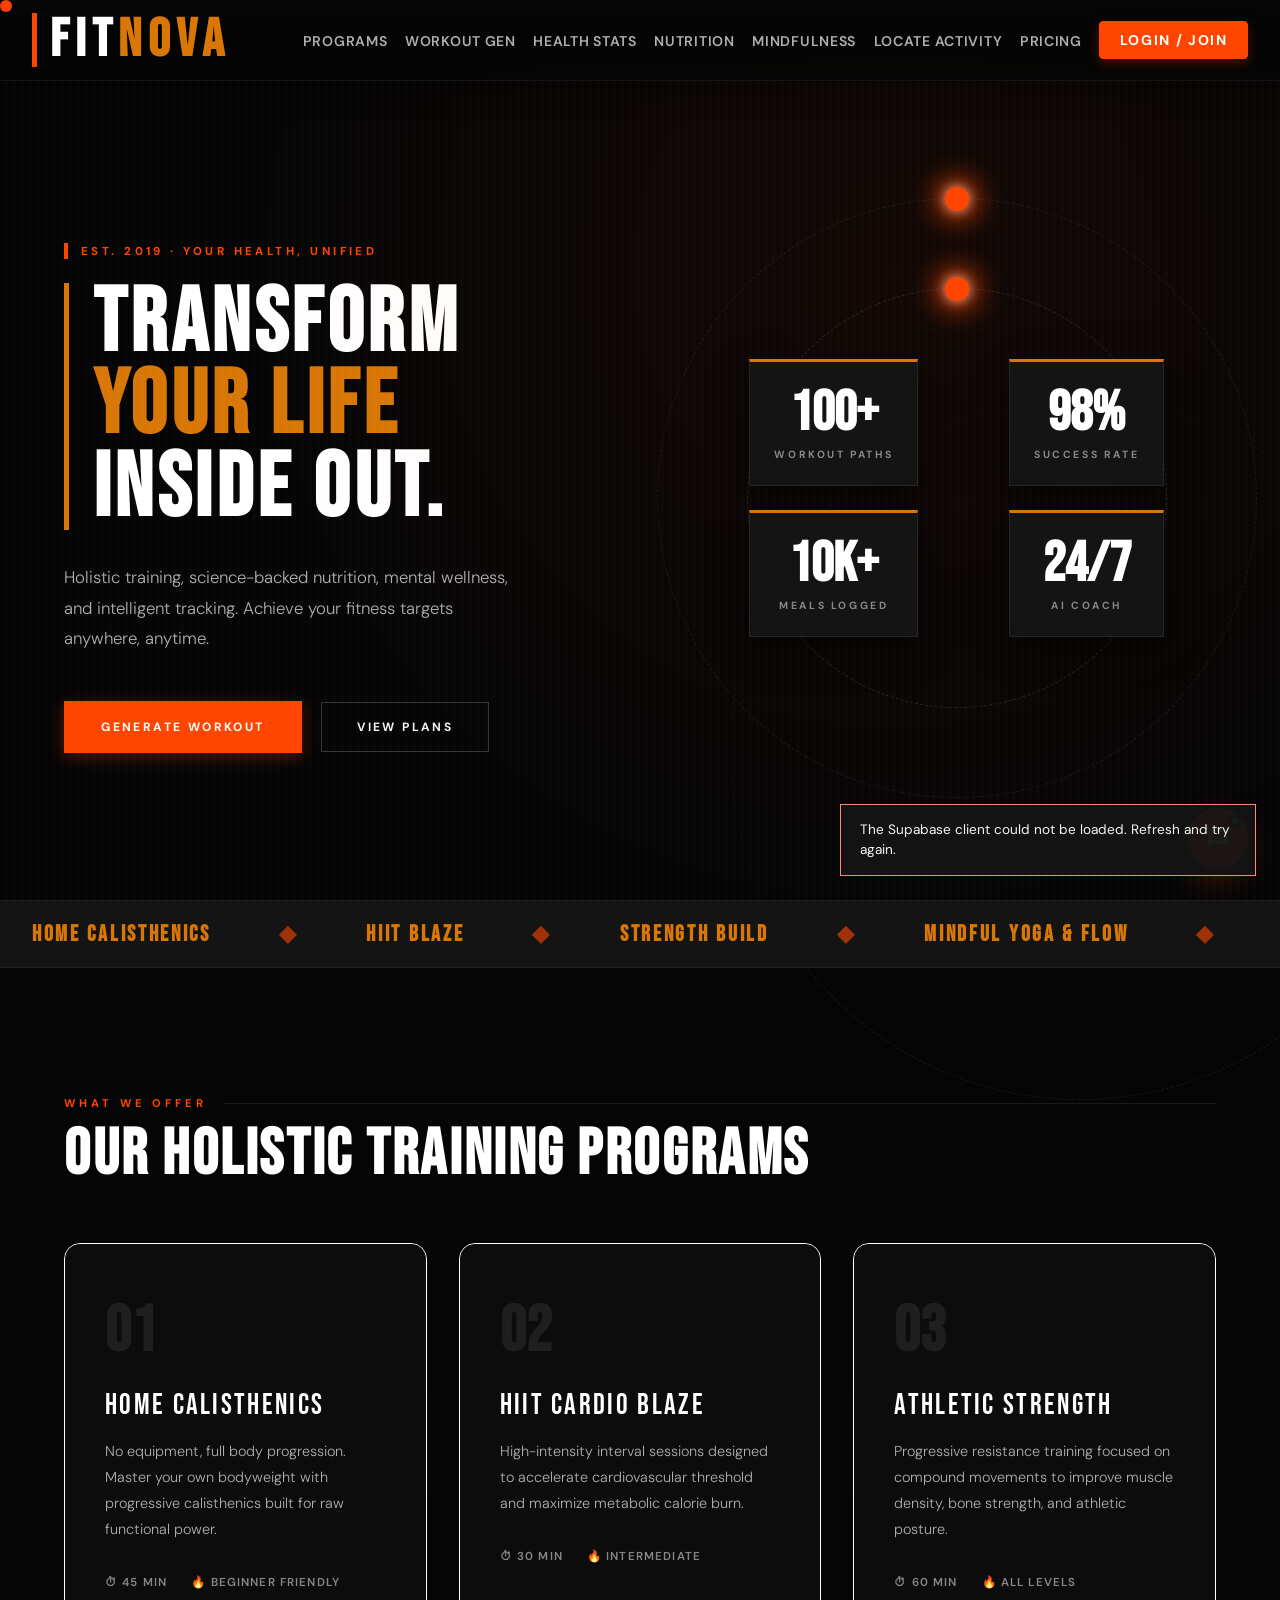
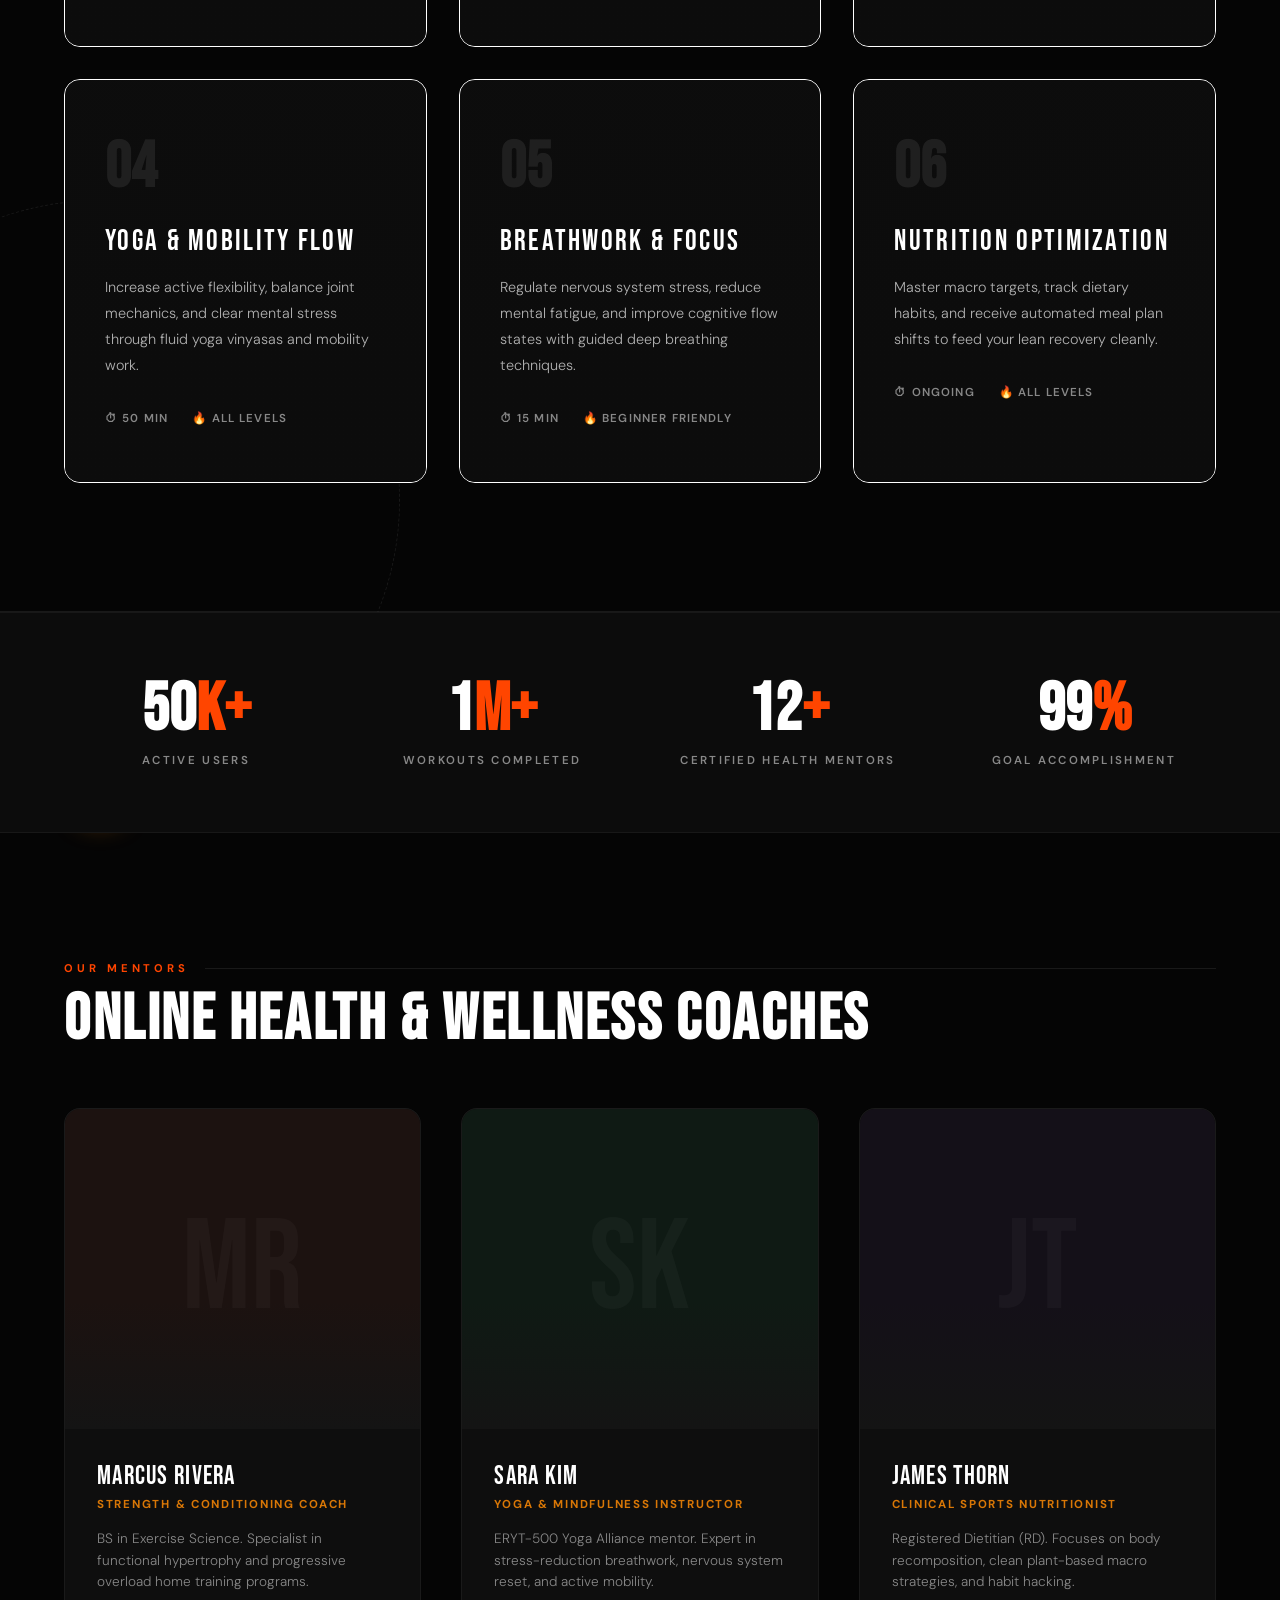
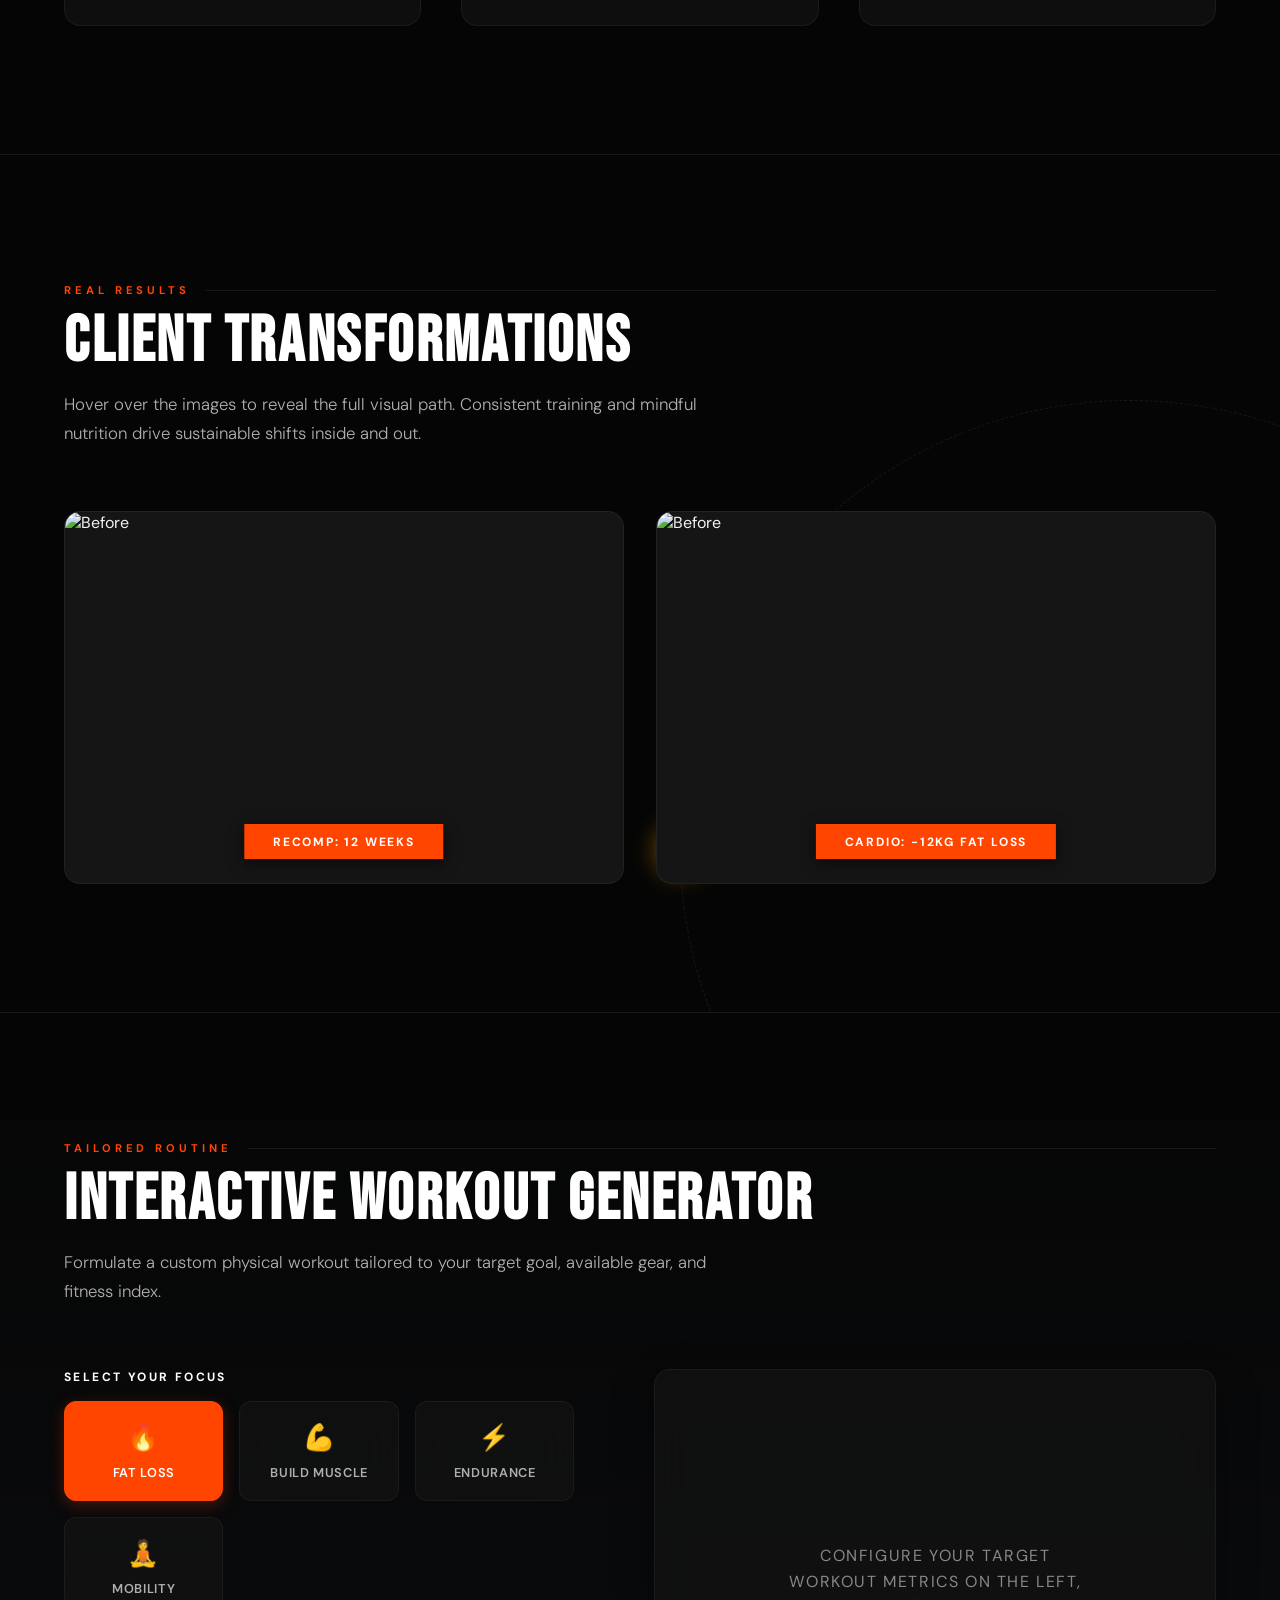
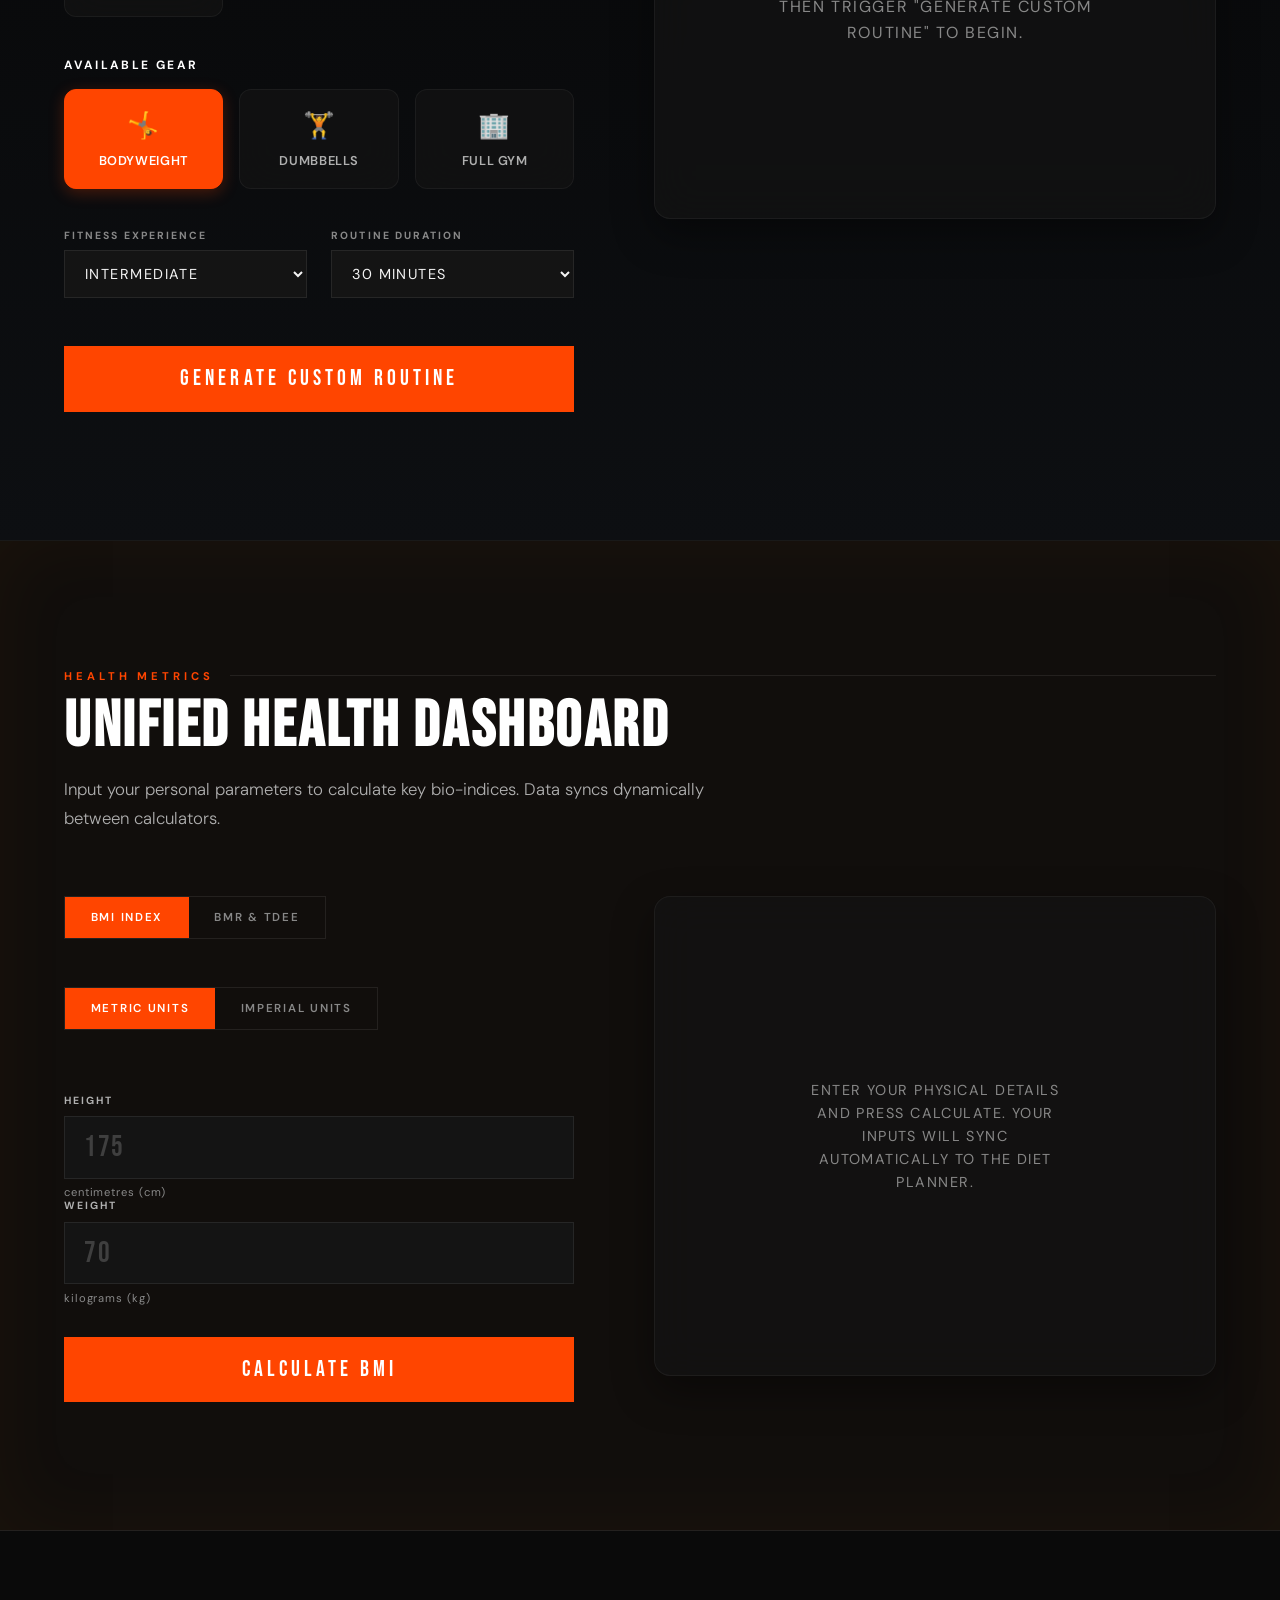
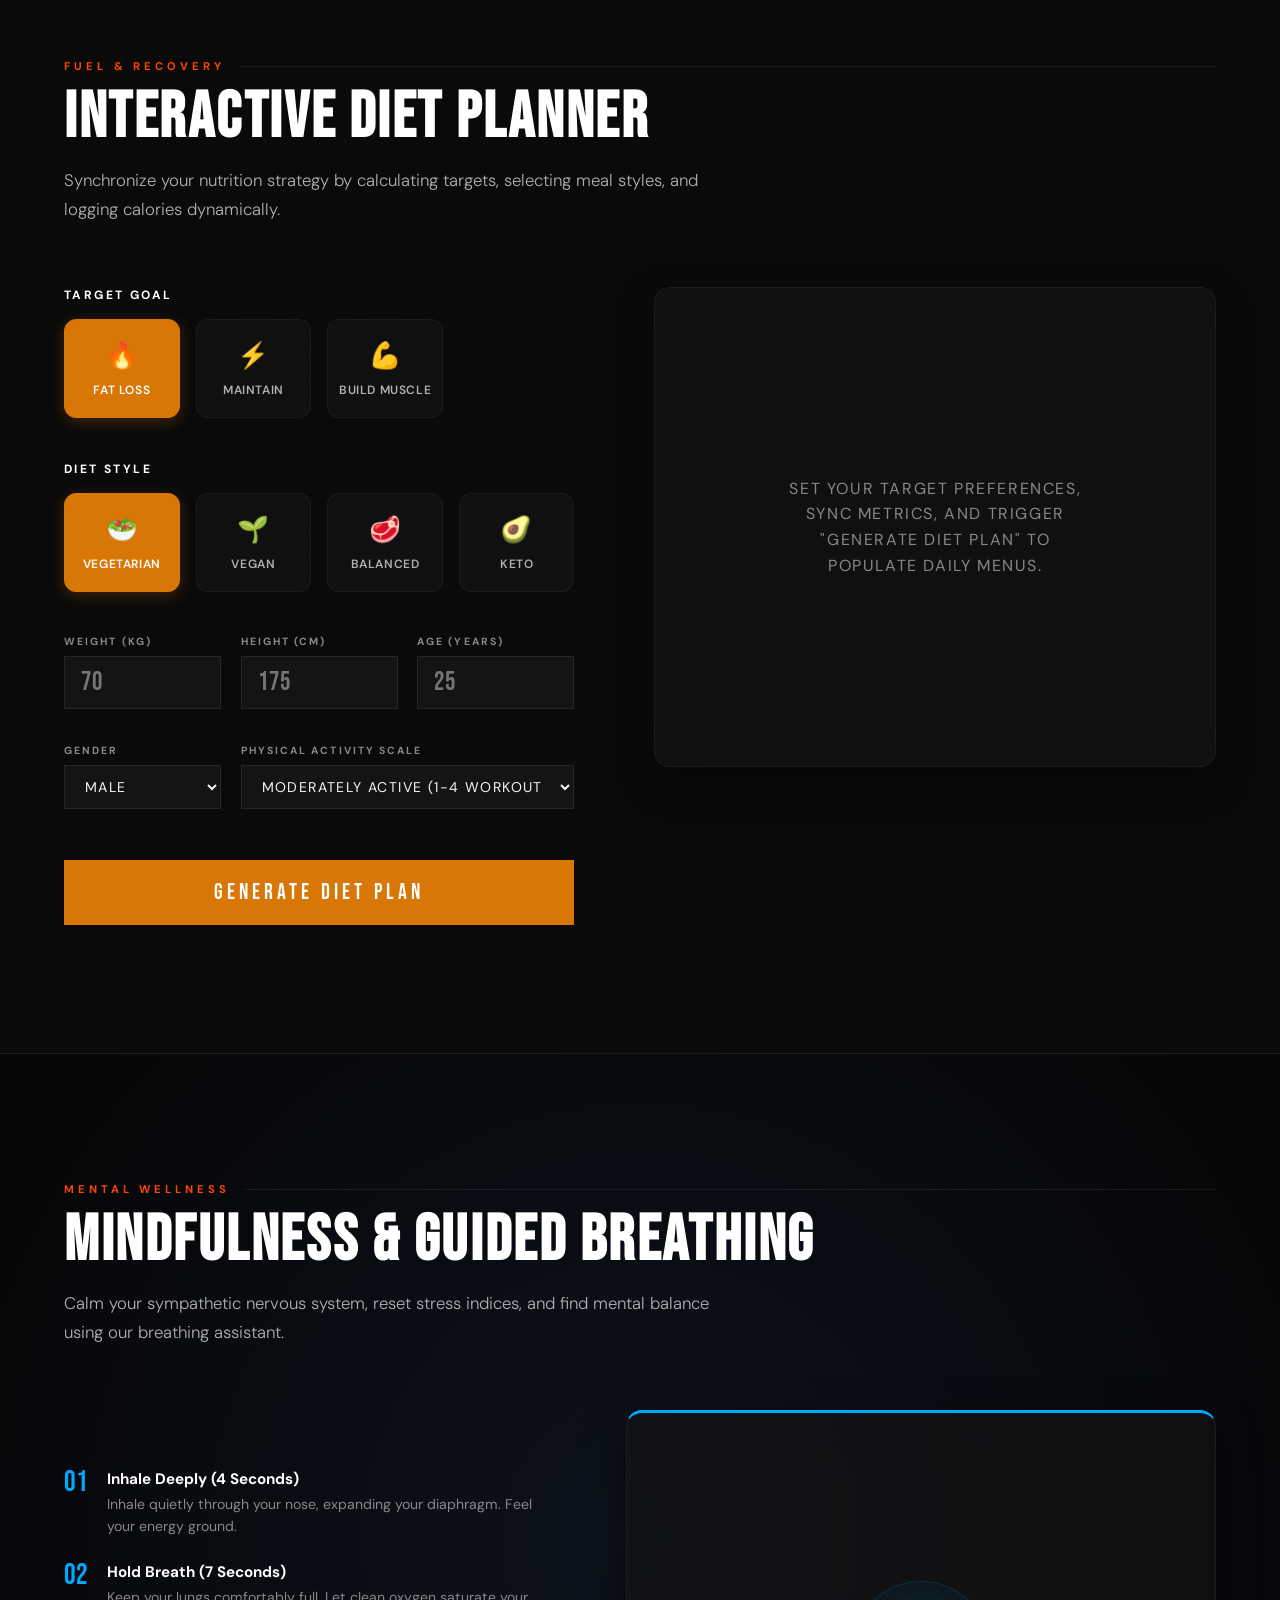
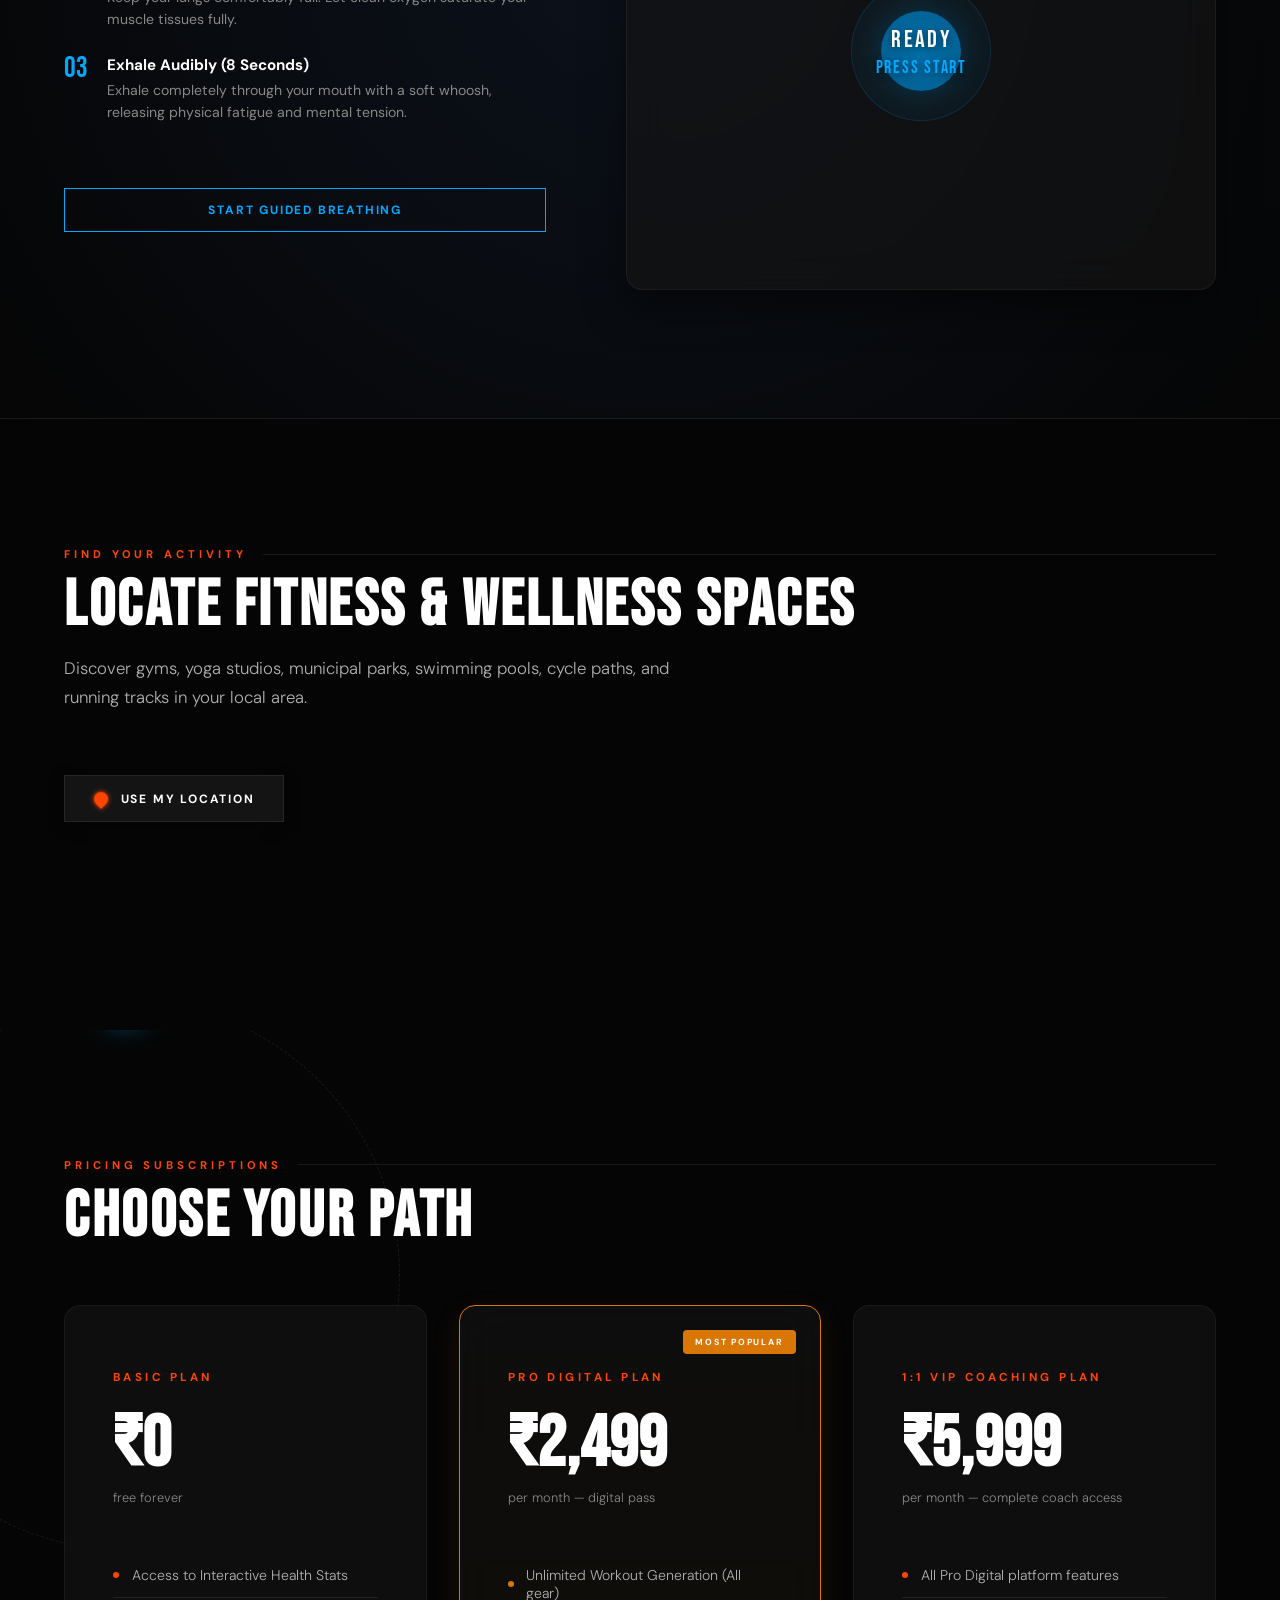
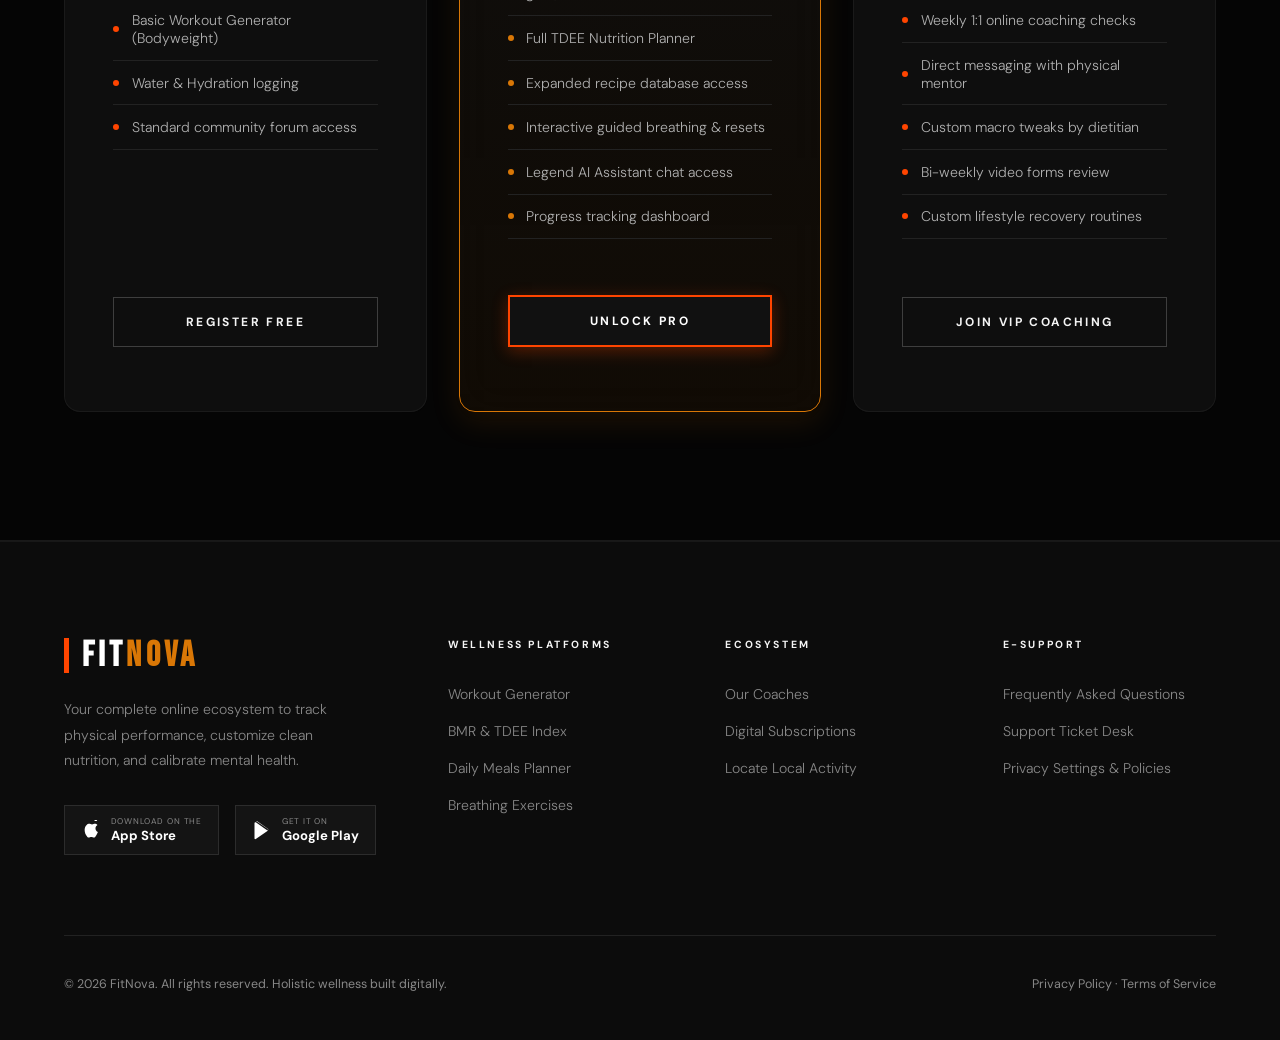
==== commit 6ecbbe64: "Add Supabase-backed FitNova authentication and deployment config" ====
--- a/index.html
+++ b/index.html
@@ -859,42 +859,38 @@
         <button class="auth-tab active" id="tab-login" onclick="switchAuthTab('login')">Login</button>
         <button class="auth-tab" id="tab-signup" onclick="switchAuthTab('signup')">Sign Up</button>
       </div>
+      <p id="auth-message" class="auth-message" role="status" aria-live="polite" hidden></p>
 
       <!-- Login Form -->
       <form class="auth-form active" id="form-login" onsubmit="handleAuthSubmit(event)">
         <div class="input-group">
           <label>Email Address</label>
-          <input type="email" placeholder="athlete@fitnova.com" required>
+          <input type="email" name="email" placeholder="athlete@fitnova.com" autocomplete="email" required>
         </div>
         <div class="input-group">
           <label>Password</label>
-          <input type="password" placeholder="••••••••" required>
+          <input type="password" name="password" placeholder="••••••••" autocomplete="current-password" required>
         </div>
         <div class="forgot-password-link">
           <button type="button" class="btn-forgot" onclick="switchAuthTab('forgot')">Forgot Password?</button>
         </div>
         <button type="submit" class="btn-primary" style="margin-top:1rem;">Log In</button>
 
-        <div class="social-auth-title">Or Connect With</div>
-        <div class="social-grid">
-            <button type="button" class="btn-social" id="googleSignBtn">Google</button>
-          <button type="button" class="btn-social" onclick="alert('Facebook authentication triggered!')">Facebook</button>
-        </div>
       </form>
 
       <!-- Signup Form -->
       <form class="auth-form" id="form-signup" onsubmit="handleAuthSubmit(event)">
         <div class="input-group">
           <label>Full Name</label>
-          <input type="text" placeholder="John Doe" required>
+          <input type="text" name="name" placeholder="John Doe" autocomplete="name" required>
         </div>
         <div class="input-group">
           <label>Email Address</label>
-          <input type="email" placeholder="athlete@fitnova.com" required>
+          <input type="email" name="email" placeholder="athlete@fitnova.com" autocomplete="email" required>
         </div>
         <div class="input-group">
           <label>Create Password</label>
-          <input type="password" placeholder="••••••••" required>
+          <input type="password" name="password" placeholder="At least 8 characters" autocomplete="new-password" minlength="8" required>
         </div>
         <button type="submit" class="btn-primary" style="margin-top:1rem;">Create Account</button>
       </form>
@@ -903,11 +899,30 @@
       <form class="auth-form" id="form-forgot" onsubmit="handleForgotPassword(event)">
         <div class="input-group">
           <label>Email Address</label>
-          <input type="email" placeholder="athlete@fitnova.com" required>
+          <input type="email" name="email" placeholder="athlete@fitnova.com" autocomplete="email" required>
         </div>
         <p class="forgot-password-help" style="font-size: 0.8rem; color: var(--ash); margin-top: 0.5rem; line-height: 1.5;">Input your email and we'll dispatch a link to securely reset your credentials.</p>
         <button type="submit" class="btn-primary" style="margin-top:1rem;">Send Reset Link</button>
       </form>
+
+      <form class="auth-form" id="form-reset" onsubmit="handlePasswordUpdate(event)">
+        <div class="input-group">
+          <label>New Password</label>
+          <input type="password" name="password" placeholder="At least 8 characters" autocomplete="new-password" minlength="8" required>
+        </div>
+        <div class="input-group">
+          <label>Confirm New Password</label>
+          <input type="password" name="password-confirm" placeholder="Repeat your new password" autocomplete="new-password" minlength="8" required>
+        </div>
+        <button type="submit" class="btn-primary" style="margin-top:1rem;">Update Password</button>
+      </form>
+
+      <div class="social-auth" id="social-auth">
+        <div class="social-auth-title">Or connect with</div>
+        <div class="social-grid">
+          <button type="button" class="btn-social" onclick="signInWithProvider('google')">Google</button>
+        </div>
+      </div>
     </div>
   </div>
 
@@ -939,32 +954,9 @@
     </div>
   </div>
 
+  <script src="https://cdn.jsdelivr.net/npm/@supabase/supabase-js@2"></script>
+  <script src="supabase-config.js"></script>
   <script src="fitness.js" defer></script>
-  <!-- Firebase (web) - optional remote auth sync -->
-  <script src="https://www.gstatic.com/firebasejs/9.22.1/firebase-app-compat.js"></script>
-  <script src="https://www.gstatic.com/firebasejs/9.22.1/firebase-auth-compat.js"></script>
-  <script>
-    const firebaseConfig = {
-      apiKey: "REPLACE_ME",
-      authDomain: "REPLACE_ME",
-      projectId: "REPLACE_ME",
-      storageBucket: "REPLACE_ME",
-      messagingSenderId: "REPLACE_ME",
-      appId: "REPLACE_ME"
-    };
-
-    try {
-      if (typeof firebase !== 'undefined' && firebase.apps && !firebase.apps.length && firebaseConfig.apiKey !== "REPLACE_ME") {
-        firebase.initializeApp(firebaseConfig);
-        window._firebaseReady = true;
-      } else {
-        window._firebaseReady = false;
-        console.log('FitNova: Client-side local engine active.');
-      }
-    } catch (err) {
-      window._firebaseReady = false;
-    }
-  </script>
 </body>
 
 </html>
--- a/fitness.css
+++ b/fitness.css
@@ -2807,6 +2807,44 @@
   display: flex;
 }
 
+.auth-message {
+  margin: -1.5rem 0 1.5rem;
+  color: var(--silver);
+  font-size: 0.85rem;
+  line-height: 1.5;
+}
+
+.auth-message.error {
+  color: #ff8a75;
+}
+
+#app-notice {
+  position: fixed;
+  right: 1.5rem;
+  bottom: 1.5rem;
+  z-index: 1200;
+  max-width: min(26rem, calc(100vw - 3rem));
+  padding: 0.9rem 1.2rem;
+  border: 1px solid var(--iron);
+  background: rgba(20, 20, 20, 0.96);
+  color: var(--cream);
+  font-size: 0.85rem;
+  line-height: 1.5;
+  opacity: 0;
+  pointer-events: none;
+  transform: translateY(0.5rem);
+  transition: opacity 0.2s ease, transform 0.2s ease;
+}
+
+#app-notice.visible {
+  opacity: 1;
+  transform: translateY(0);
+}
+
+#app-notice.error {
+  border-color: #ff8a75;
+}
+
 .input-group {
   display: flex;
   flex-direction: column;
@@ -2911,6 +2949,10 @@
 .btn-social:hover {
   border-color: var(--white);
   background: var(--charcoal);
+}
+
+.social-grid .btn-social:only-child {
+  grid-column: 1 / -1;
 }
 
 /* --- AI CHATBOT SYSTEM --- */
